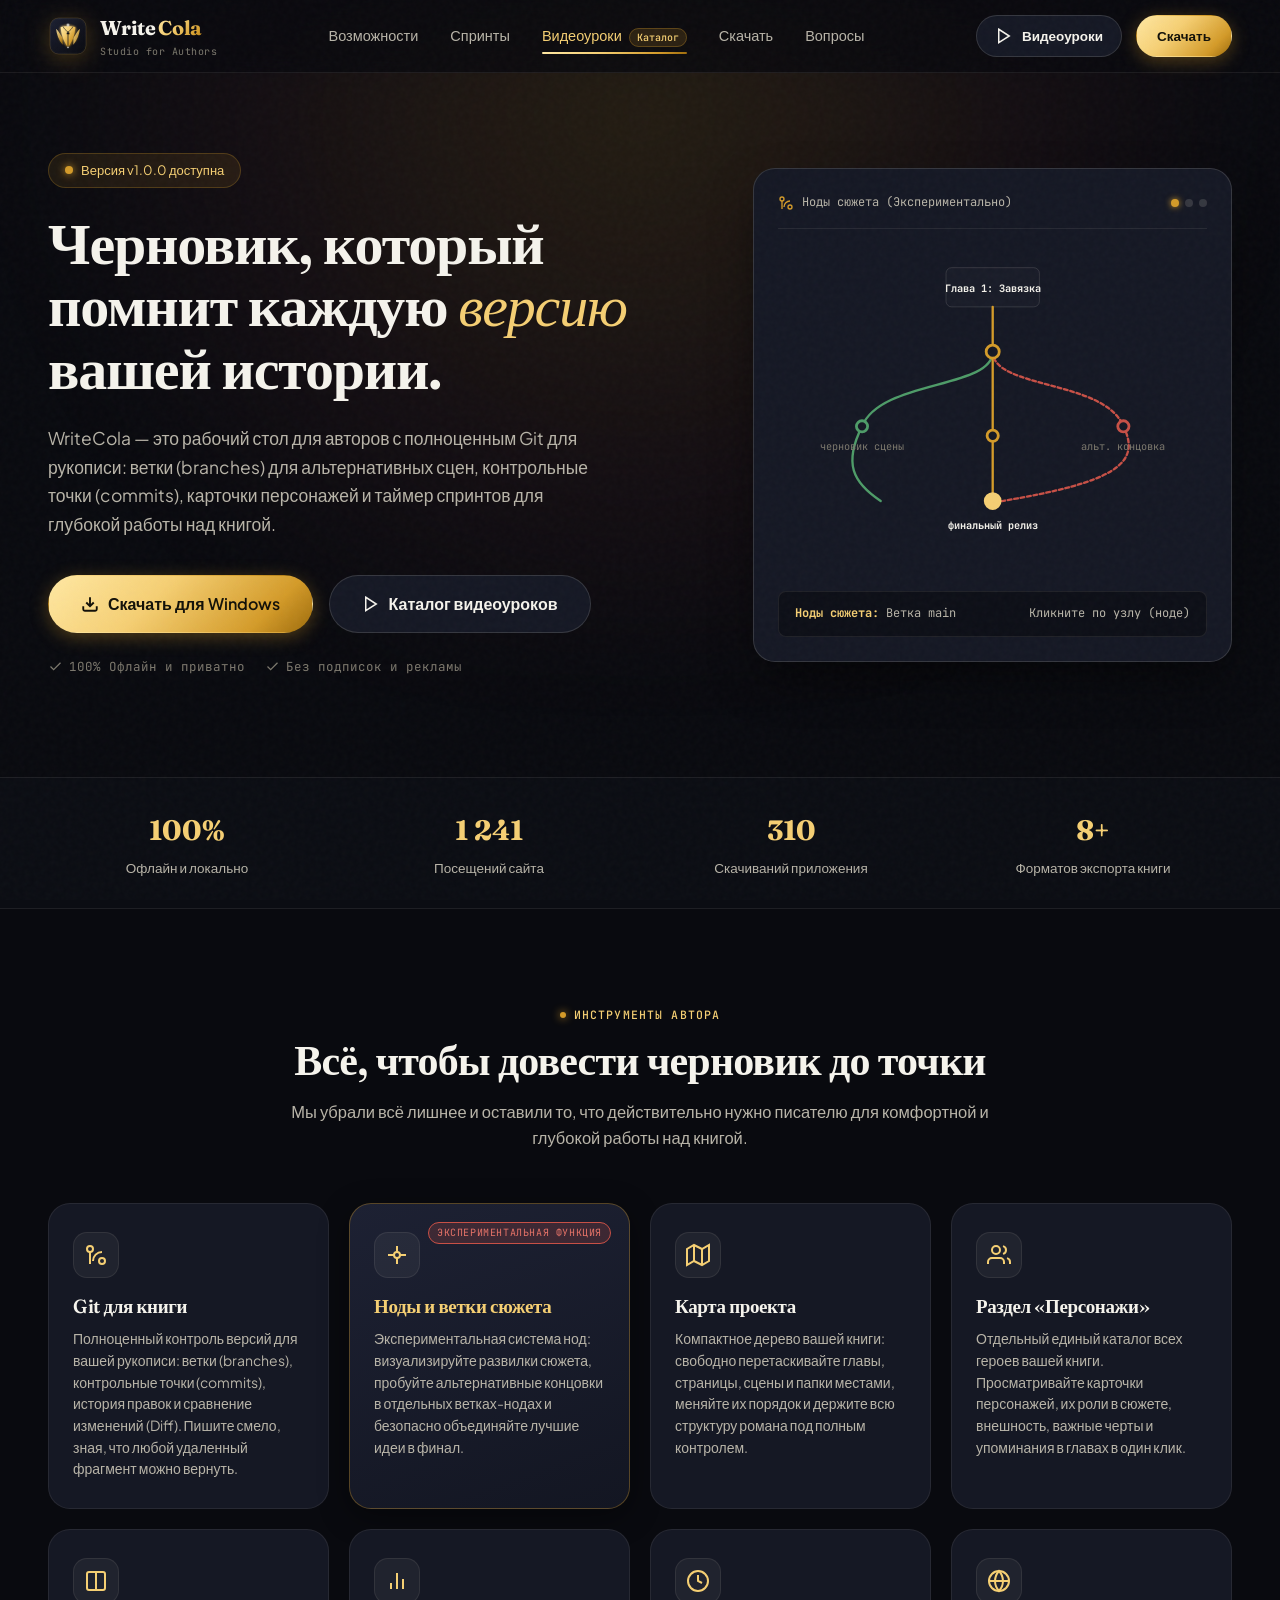
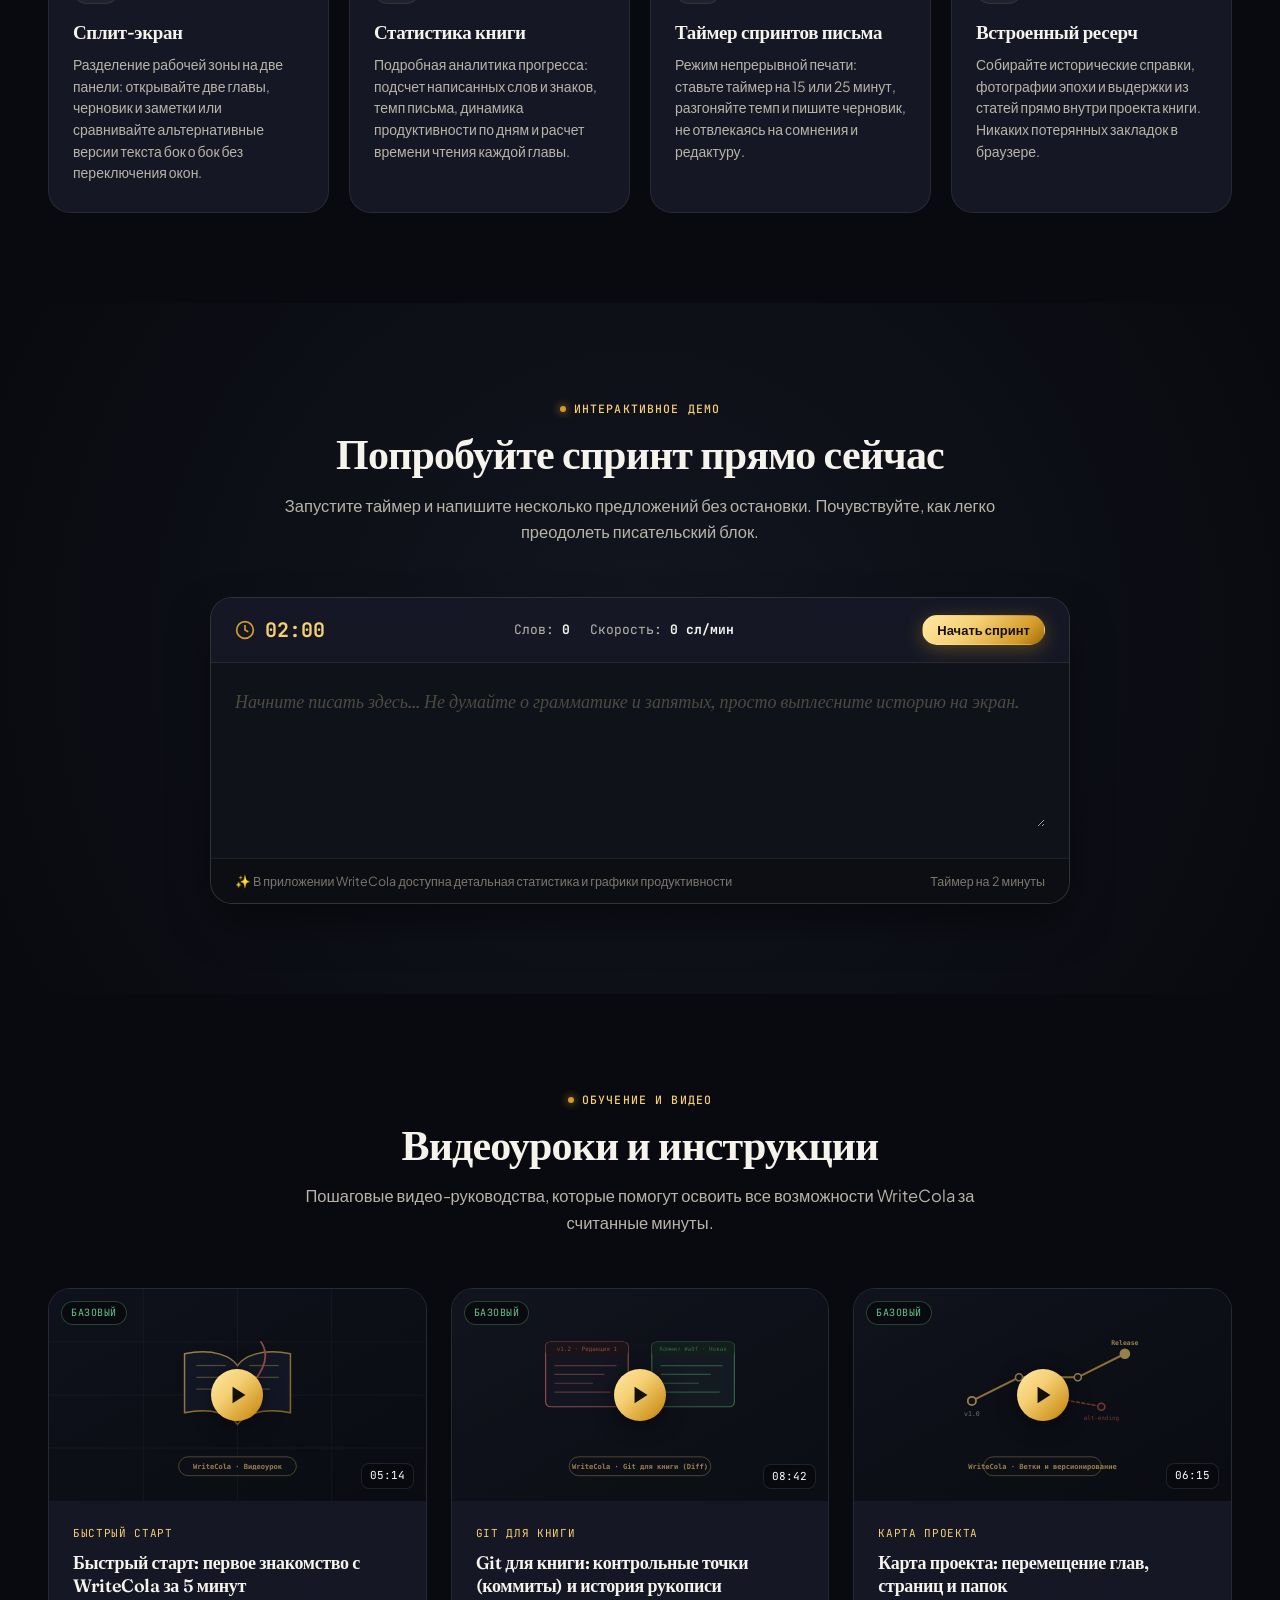
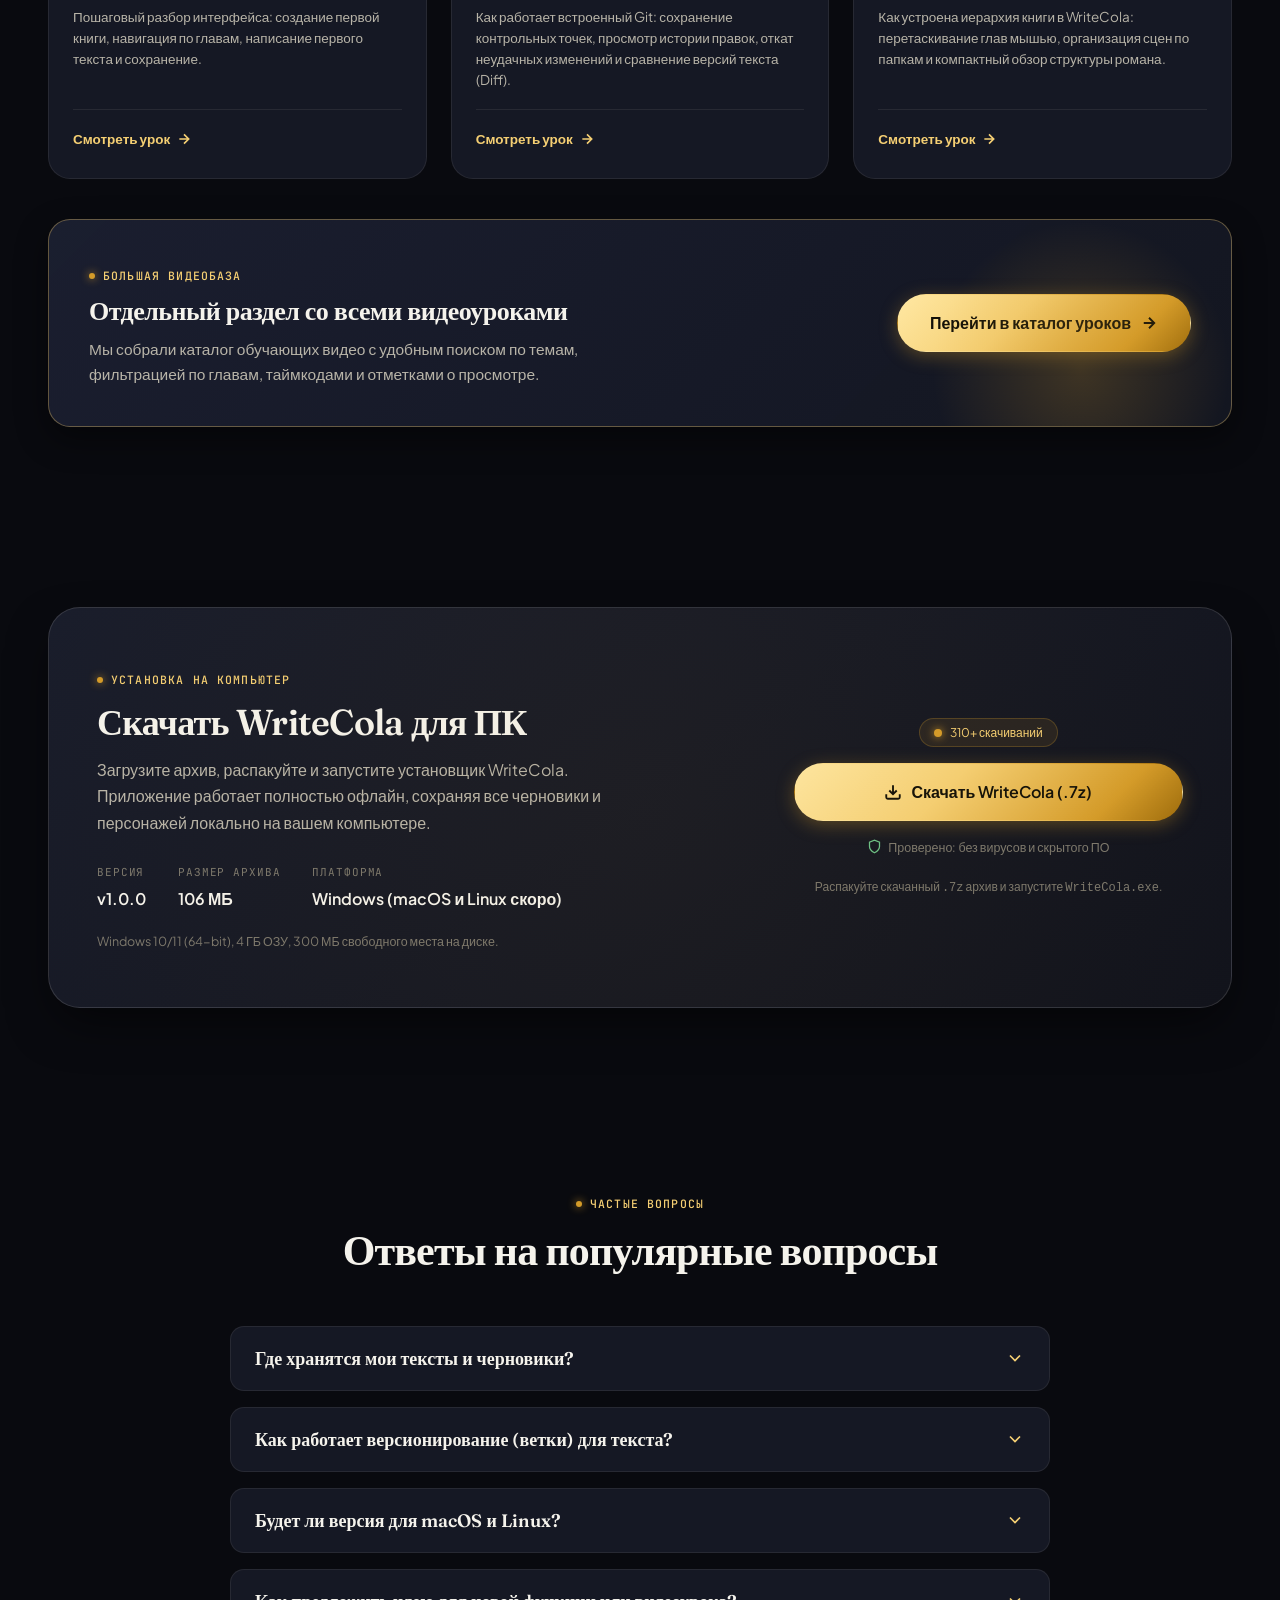
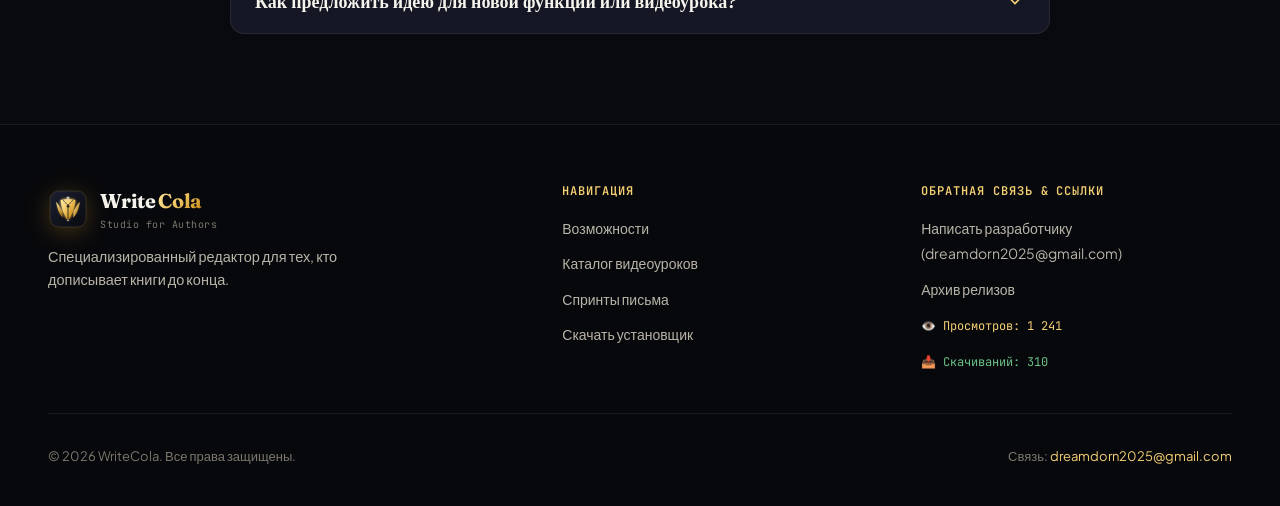
==== index.html @ 91585b68 "Обновление сайта" ====
<!DOCTYPE html>
<html lang="ru">
<head>
  <meta charset="UTF-8" />
  <meta name="viewport" content="width=device-width, initial-scale=1.0" />
  <title>WriteCola — Редактор для писателей с Git для книги и версионированием рукописи</title>
  <meta name="description" content="WriteCola — профессиональный рабочий стол для писателей. Встроенный Git для книги: ветки и коммиты для рукописи, ноды сюжета, карточки персонажей, таймер спринтов и экспорт." />
  
  <!-- Google Fonts -->
  <link rel="preconnect" href="https://fonts.googleapis.com">
  <link rel="preconnect" href="https://fonts.gstatic.com" crossorigin>
  <link href="https://fonts.googleapis.com/css2?family=Fraunces:ital,opsz,wght@0,9..144,400;0,9..144,500;0,9..144,600;0,9..144,700;1,9..144,400&family=JetBrains+Mono:wght@400;500;600&family=Plus+Jakarta+Sans:wght@400;500;600;700&display=swap" rel="stylesheet">
  
  <!-- Favicon -->
  <link rel="icon" type="image/svg+xml" href="content/media/favicon.svg" />
  
  <!-- Stylesheets -->
  <link rel="stylesheet" href="css/style.css" />
  <link rel="stylesheet" href="css/tutorials.css" />
</head>
<body>

  <!-- Background Grain & Glow Effects -->
  <div class="grain" aria-hidden="true"></div>
  <div class="ambient-glow" aria-hidden="true"></div>

  <!-- HEADER -->
  <header class="topbar">
    <div class="container topbar-inner">
      <a class="brand" href="index.html">
        <img src="content/media/logo.svg" alt="WriteCola Logo" class="brand-logo-img" width="40" height="40" />
        <div class="brand-text">
          <span class="brand-name">Write<span>Cola</span></span>
          <span class="brand-badge">Studio for Authors</span>
        </div>
      </a>

      <nav class="topnav" id="topnav-menu">
        <a href="#features" class="topnav-link">Возможности</a>
        <a href="#sprint-demo" class="topnav-link">Спринты</a>
        <a href="tutorials.html" class="topnav-link active">Видеоуроки <span class="nav-tag">Каталог</span></a>
        <a href="#download" class="topnav-link">Скачать</a>
        <a href="#faq" class="topnav-link">Вопросы</a>
      </nav>

      <div class="topbar-actions">
        <a href="tutorials.html" class="btn btn-secondary" style="padding: 9px 18px; font-size: 13.5px;">
          <svg class="btn-icon" viewBox="0 0 24 24" fill="none" stroke="currentColor" stroke-width="2"><polygon points="5 3 19 12 5 21 5 3"></polygon></svg>
          Видеоуроки
        </a>
        <a href="#download" class="btn btn-primary" style="padding: 9px 20px; font-size: 13.5px;">Скачать</a>
        
        <button class="mobile-toggle" aria-label="Открыть меню" aria-expanded="false">
          <span></span>
          <span></span>
          <span></span>
        </button>
      </div>
    </div>
  </header>

  <main id="main-content">

    <!-- HERO SECTION -->
    <section class="hero">
      <div class="container hero-grid">
        <div class="hero-content">
          <div class="hero-badge">
            <span class="pulse-dot"></span>
            <span id="hero-version-badge">WriteCola v1.0.0 доступна для загрузки</span>
          </div>

          <h1>
            Черновик, который помнит каждую <em>версию</em> вашей истории.
          </h1>

          <p class="hero-lead">
            WriteCola — это рабочий стол для авторов с полноценным Git для рукописи: ветки (branches) для альтернативных сцен, контрольные точки (commits), карточки персонажей и таймер спринтов для глубокой работы над книгой.
          </p>

          <div class="hero-actions">
            <a id="hero-download-btn" href="#download" class="btn btn-primary btn-lg">
              <svg class="btn-icon" viewBox="0 0 24 24" fill="none" stroke="currentColor" stroke-width="2.5"><path d="M21 15v4a2 2 0 0 1-2 2H5a2 2 0 0 1-2-2v-4M7 10l5 5 5-5M12 15V3"/></svg>
              Скачать для Windows
            </a>
            <a href="tutorials.html" class="btn btn-secondary btn-lg">
              <svg class="btn-icon" viewBox="0 0 24 24" fill="none" stroke="currentColor" stroke-width="2"><polygon points="5 3 19 12 5 21 5 3"></polygon></svg>
              Каталог видеоуроков
            </a>
          </div>

          <div class="hero-meta">
            <span>
              <svg width="15" height="15" viewBox="0 0 24 24" fill="none" stroke="currentColor" stroke-width="2"><polyline points="20 6 9 17 4 12"/></svg>
              100% Офлайн и приватно
            </span>
            <span>
              <svg width="15" height="15" viewBox="0 0 24 24" fill="none" stroke="currentColor" stroke-width="2"><polyline points="20 6 9 17 4 12"/></svg>
              Без подписок и рекламы
            </span>
          </div>
        </div>

        <!-- Interactive Hero Branch Visualization -->
        <div class="hero-visual">
          <div class="branch-visual-card">
            <div class="branch-card-header">
              <div class="branch-card-title">
                <svg width="16" height="16" viewBox="0 0 24 24" fill="none" stroke="var(--gold)" stroke-width="2"><circle cx="18" cy="18" r="3"/><circle cx="6" cy="6" r="3"/><path d="M6 9v12M18 9a9 9 0 0 0-9 9"/></svg>
                <span>Ноды сюжета (Экспериментально)</span>
              </div>
              <div class="branch-card-dots">
                <span style="background: var(--gold); box-shadow: 0 0 6px var(--gold);"></span><span></span><span></span>
              </div>
            </div>

            <svg viewBox="0 0 460 340" class="branch-svg" aria-label="Интерактивное дерево версий">
              <!-- Background card elements -->
              <rect x="180" y="20" width="100" height="42" rx="6" class="ba-bg-box" />
              <text x="230" y="46" text-anchor="middle" class="ba-text-bright">Глава 1: Завязка</text>

              <!-- Main trunk line -->
              <path d="M230 62 L230 110" class="ba-branch ba-b-main" />

              <!-- Split branches -->
              <path d="M230 110 C 230 150, 110 140, 90 190" class="ba-branch ba-b-draft" />
              <path d="M230 110 C 230 155, 230 160, 230 200" class="ba-branch ba-b-main" />
              <path d="M230 110 C 230 150, 350 140, 370 190" class="ba-branch ba-b-alt" />

              <!-- Sub continuations -->
              <path d="M90 190 C 70 230, 80 250, 110 270" class="ba-branch ba-b-draft" />
              <path d="M230 200 L230 270" class="ba-branch ba-b-main" />
              <path d="M370 190 C 390 230, 360 250, 240 270" class="ba-branch ba-b-alt" />

              <!-- Nodes with data attributes for hover/click interaction -->
              <circle cx="230" cy="110" r="7" class="ba-node ba-node-root" data-node-type="root" />
              <circle cx="90" cy="190" r="6" class="ba-node ba-node-draft" data-node-type="draft" />
              <circle cx="230" cy="200" r="6" class="ba-node ba-node-root" data-node-type="checkpoint" />
              <circle cx="370" cy="190" r="6" class="ba-node ba-node-alt" data-node-type="alt" />
              <circle cx="230" cy="270" r="8" class="ba-node ba-node-final" data-node-type="final" />

              <!-- Labels -->
              <text x="90" y="215" text-anchor="middle" class="ba-text-dim">черновик сцены</text>
              <text x="370" y="215" text-anchor="middle" class="ba-text-dim">альт. концовка</text>
              <text x="230" y="300" text-anchor="middle" class="ba-text-bright" fill="var(--gold-light)">финальный релиз</text>
            </svg>

            <!-- Dynamic Node Info display -->
            <div class="tree-info-box">
              <span id="branch-active-label"><strong>Ноды сюжета:</strong> Ветка main</span>
              <span id="branch-active-details">Кликните по узлу (ноде)</span>
            </div>
          </div>
        </div>
      </div>
    </section>

    <!-- STATS / HIGHLIGHTS BAR -->
    <section class="stats-bar">
      <div class="container stats-grid">
        <div class="stat-item">
          <div class="stat-num">100%</div>
          <div class="stat-label">Офлайн и локально</div>
        </div>
        <div class="stat-item">
          <div class="stat-num" id="stat-visits-count">1 240</div>
          <div class="stat-label">Посещений сайта</div>
        </div>
        <div class="stat-item">
          <div class="stat-num" id="stat-downloads-count">310</div>
          <div class="stat-label">Скачиваний приложения</div>
        </div>
        <div class="stat-item">
          <div class="stat-num">8+</div>
          <div class="stat-label">Форматов экспорта книги</div>
        </div>
      </div>
    </section>

    <!-- CORE FEATURES SECTION -->
    <section id="features" class="features-section">
      <div class="container">
        <div class="section-head">
          <div class="eyebrow">инструменты автора</div>
          <h2>Всё, чтобы довести черновик до точки</h2>
          <p class="section-sub">Мы убрали всё лишнее и оставили то, что действительно нужно писателю для комфортной и глубокой работы над книгой.</p>
        </div>

        <div class="feature-grid">
          <!-- 1. Git for Writers -->
          <article class="feature-card">
            <div class="feature-icon-wrapper">
              <svg width="24" height="24" viewBox="0 0 24 24" fill="none" stroke="currentColor" stroke-width="2"><circle cx="18" cy="18" r="3"/><circle cx="6" cy="6" r="3"/><path d="M6 9v12M18 9a9 9 0 0 0-9 9"/></svg>
            </div>
            <h3>Git для книги</h3>
            <p>Полноценный контроль версий для вашей рукописи: ветки (branches), контрольные точки (commits), история правок и сравнение изменений (Diff). Пишите смело, зная, что любой удаленный фрагмент можно вернуть.</p>
          </article>

          <!-- 2. Nodes & Branches (Signature) -->
          <article class="feature-card feature-card--signature">
            <span class="feature-pill" style="background: rgba(200, 80, 70, 0.2); border-color: var(--crimson); color: var(--crimson-light);">Экспериментальная функция</span>
            <div class="feature-icon-wrapper">
              <svg width="24" height="24" viewBox="0 0 24 24" fill="none" stroke="var(--gold-light)" stroke-width="2"><circle cx="12" cy="12" r="3"/><path d="M3 12h6m6 0h6M12 3v6m0 6v6"/></svg>
            </div>
            <h3>Ноды и ветки сюжета</h3>
            <p>Экспериментальная система нод: визуализируйте развилки сюжета, пробуйте альтернативные концовки в отдельных ветках-нодах и безопасно объединяйте лучшие идеи в финал.</p>
          </article>

          <!-- 3. Project Map / Hierarchy -->
          <article class="feature-card">
            <div class="feature-icon-wrapper">
              <svg width="24" height="24" viewBox="0 0 24 24" fill="none" stroke="currentColor" stroke-width="2"><polygon points="1 6 1 22 8 18 16 22 23 18 23 2 16 6 8 2 1 6"/><line x1="8" y1="2" x2="8" y2="18"/><line x1="16" y1="6" x2="16" y2="22"/></svg>
            </div>
            <h3>Карта проекта</h3>
            <p>Компактное дерево вашей книги: свободно перетаскивайте главы, страницы, сцены и папки местами, меняйте их порядок и держите всю структуру романа под полным контролем.</p>
          </article>

          <!-- 4. Characters Section -->
          <article class="feature-card">
            <div class="feature-icon-wrapper">
              <svg width="24" height="24" viewBox="0 0 24 24" fill="none" stroke="currentColor" stroke-width="2"><path d="M17 21v-2a4 4 0 0 0-4-4H5a4 4 0 0 0-4 4v2"/><circle cx="9" cy="7" r="4"/><path d="M23 21v-2a4 4 0 0 0-3-3.87"/><path d="M16 3.13a4 4 0 0 1 0 7.75"/></svg>
            </div>
            <h3>Раздел «Персонажи»</h3>
            <p>Отдельный единый каталог всех героев вашей книги. Просматривайте карточки персонажей, их роли в сюжете, внешность, важные черты и упоминания в главах в один клик.</p>
          </article>

          <!-- 5. Split Screen -->
          <article class="feature-card">
            <div class="feature-icon-wrapper">
              <svg width="24" height="24" viewBox="0 0 24 24" fill="none" stroke="currentColor" stroke-width="2"><rect x="3" y="3" width="18" height="18" rx="2" ry="2"/><line x1="12" y1="3" x2="12" y2="21"/></svg>
            </div>
            <h3>Сплит-экран</h3>
            <p>Разделение рабочей зоны на две панели: открывайте две главы, черновик и заметки или сравнивайте альтернативные версии текста бок о бок без переключения окон.</p>
          </article>

          <!-- 6. Statistics & Insights -->
          <article class="feature-card">
            <div class="feature-icon-wrapper">
              <svg width="24" height="24" viewBox="0 0 24 24" fill="none" stroke="currentColor" stroke-width="2"><line x1="18" y1="20" x2="18" y2="10"/><line x1="12" y1="20" x2="12" y2="4"/><line x1="6" y1="20" x2="6" y2="14"/></svg>
            </div>
            <h3>Статистика книги</h3>
            <p>Подробная аналитика прогресса: подсчет написанных слов и знаков, темп письма, динамика продуктивности по дням и расчет времени чтения каждой главы.</p>
          </article>

          <!-- 7. Writing Sprints -->
          <article class="feature-card">
            <div class="feature-icon-wrapper">
              <svg width="24" height="24" viewBox="0 0 24 24" fill="none" stroke="currentColor" stroke-width="2"><circle cx="12" cy="12" r="10"/><polyline points="12 6 12 12 16 14"/></svg>
            </div>
            <h3>Таймер спринтов письма</h3>
            <p>Режим непрерывной печати: ставьте таймер на 15 или 25 минут, разгоняйте темп и пишите черновик, не отвлекаясь на сомнения и редактуру.</p>
          </article>

          <!-- 8. Research Browser -->
          <article class="feature-card">
            <div class="feature-icon-wrapper">
              <svg width="24" height="24" viewBox="0 0 24 24" fill="none" stroke="currentColor" stroke-width="2"><circle cx="12" cy="12" r="10"/><line x1="2" y1="12" x2="22" y2="12"/><path d="M12 2a15.3 15.3 0 0 1 4 10 15.3 15.3 0 0 1-4 10 15.3 15.3 0 0 1-4-10 15.3 15.3 0 0 1 4-10z"/></svg>
            </div>
            <h3>Встроенный ресерч</h3>
            <p>Собирайте исторические справки, фотографии эпохи и выдержки из статей прямо внутри проекта книги. Никаких потерянных закладок в браузере.</p>
          </article>
        </div>
      </div>
    </section>

    <!-- SPRINT SIMULATOR DEMO -->
    <section id="sprint-demo" class="sprint-demo-section">
      <div class="container">
        <div class="section-head">
          <div class="eyebrow">интерактивное демо</div>
          <h2>Попробуйте спринт прямо сейчас</h2>
          <p class="section-sub">Запустите таймер и напишите несколько предложений без остановки. Почувствуйте, как легко преодолеть писательский блок.</p>
        </div>

        <div class="sprint-demo-container">
          <div class="sprint-demo-header">
            <div class="sprint-timer-display">
              <svg width="20" height="20" viewBox="0 0 24 24" fill="none" stroke="var(--gold)" stroke-width="2"><circle cx="12" cy="12" r="10"/><polyline points="12 6 12 12 16 14"/></svg>
              <span id="sprint-timer-val">02:00</span>
            </div>

            <div class="sprint-stats-live">
              <span>Слов: <strong id="sprint-word-count">0</strong></span>
              <span>Скорость: <strong id="sprint-speed">0 сл/мин</strong></span>
            </div>

            <button id="sprint-toggle-btn" class="btn btn-primary sprint-timer-btn">Начать спринт</button>
          </div>

          <div class="sprint-demo-body">
            <textarea 
              id="sprint-textarea" 
              class="sprint-textarea" 
              placeholder="Начните писать здесь... Не думайте о грамматике и запятых, просто выплесните историю на экран."
            ></textarea>
          </div>

          <div class="sprint-demo-footer">
            <span>✨ В приложении WriteCola доступна детальная статистика и графики продуктивности</span>
            <span>Таймер на 2 минуты</span>
          </div>
        </div>
      </div>
    </section>

    <!-- FEATURED VIDEO TUTORIALS SECTION -->
    <section id="tutorials-preview" class="featured-tutorials-section">
      <div class="container">
        <div class="section-head">
          <div class="eyebrow">обучение и видео</div>
          <h2>Видеоуроки и инструкции</h2>
          <p class="section-sub">Пошаговые видео-руководства, которые помогут освоить все возможности WriteCola за считанные минуты.</p>
        </div>

        <!-- Featured cards rendered dynamically -->
        <div id="featured-tutorials-grid" class="tutorials-preview-grid">
          <!-- Populated from JS with latest tutorials -->
        </div>

        <!-- BIG BANNER LINKING TO DEDICATED TUTORIALS HUB -->
        <div class="hub-banner-cta">
          <div class="hub-banner-content">
            <div class="eyebrow" style="color: var(--gold-light);">большая видеобаза</div>
            <h3>Отдельный раздел со всеми видеоуроками</h3>
            <p>Мы собрали каталог обучающих видео с удобным поиском по темам, фильтрацией по главам, таймкодами и отметками о просмотре.</p>
          </div>
          <a href="tutorials.html" class="btn btn-primary btn-lg">
            Перейти в каталог уроков
            <svg class="btn-icon" viewBox="0 0 24 24" fill="none" stroke="currentColor" stroke-width="2.5"><path d="M5 12h14M12 5l7 7-7 7"/></svg>
          </a>
        </div>
      </div>
    </section>

    <!-- DOWNLOAD HUB -->
    <section id="download" class="download-hub">
      <div class="container">
        <div class="download-box">
          <div class="download-info">
            <div class="eyebrow">установка на компьютер</div>
            <h2>Скачать WriteCola для ПК</h2>
            <p id="download-desc" class="download-desc">
              Загрузите архив с приложением, распакуйте и запустите установщик. WriteCola не требует подключения к серверу — ваши книги принадлежат только вам.
            </p>

            <dl class="download-meta-list">
              <div class="download-meta-item">
                <dt>Версия</dt>
                <dd id="dl-version">v1.0.0</dd>
              </div>
              <div class="download-meta-item">
                <dt>Размер архива</dt>
                <dd id="dl-size">106 МБ</dd>
              </div>
              <div class="download-meta-item">
                <dt>Платформа</dt>
                <dd id="dl-platform">Windows 10/11 (64-bit)</dd>
              </div>
            </dl>

            <p id="dl-requirements" style="font-size: 12.5px; color: var(--text-dim); margin-top: 10px;">
              Требования: Windows 10/11 (64-bit), 4 ГБ ОЗУ, 300 МБ на диске.
            </p>
          </div>

          <div class="download-action-column">
            <div class="hero-badge" style="margin-bottom: 0; padding: 4px 14px; font-size: 12px;">
              <span class="pulse-dot"></span>
              <span id="dl-counter-badge">310+ скачиваний</span>
            </div>

            <a id="main-download-btn" href="https://github.com/dreamdorn2025-ctrl/writecola-site/releases/download/1.0.0/WriteCola.7z" class="btn btn-primary btn-lg" style="width: 100%;">
              <svg class="btn-icon" viewBox="0 0 24 24" fill="none" stroke="currentColor" stroke-width="2.5"><path d="M21 15v4a2 2 0 0 1-2 2H5a2 2 0 0 1-2-2v-4M7 10l5 5 5-5M12 15V3"/></svg>
              Скачать WriteCola (.7z)
            </a>

            <div class="download-security-note">
              <svg width="15" height="15" viewBox="0 0 24 24" fill="none" stroke="var(--moss-light)" stroke-width="2"><path d="M12 22s8-4 8-10V5l-8-3-8 3v7c0 6 8 10 8 10z"/></svg>
              <span>Проверено: без вирусов и скрытого ПО</span>
            </div>

            <p style="font-size: 12px; color: var(--text-dim); margin-top: 4px;">
              Распакуйте скачанный <code>.7z</code> архив и запустите <code>WriteCola.exe</code>.
            </p>
          </div>
        </div>
      </div>
    </section>

    <!-- FAQ SECTION -->
    <section id="faq" class="faq-section">
      <div class="container">
        <div class="section-head">
          <div class="eyebrow">частые вопросы</div>
          <h2>Ответы на популярные вопросы</h2>
        </div>

        <div class="faq-list">
          <div class="faq-item">
            <button class="faq-question">
              <span>Где хранятся мои тексты и черновики?</span>
              <svg class="faq-icon" viewBox="0 0 24 24" fill="none" stroke="currentColor" stroke-width="2"><polyline points="6 9 12 15 18 9"></polyline></svg>
            </button>
            <div class="faq-answer">
              Все файлы проекта сохраняются исключительно на вашем жестком диске в виде стандартных открытых файлов. Никакие данные не отправляются на сторонние серверы без вашего согласия.
            </div>
          </div>

          <div class="faq-item">
            <button class="faq-question">
              <span>Как работает версионирование (ветки) для текста?</span>
              <svg class="faq-icon" viewBox="0 0 24 24" fill="none" stroke="currentColor" stroke-width="2"><polyline points="6 9 12 15 18 9"></polyline></svg>
            </button>
            <div class="faq-answer">
              Вы можете в любой момент создать новую ветку (например, «Альтернативная концовка»). В ней вы свободно переписываете текст, а основной черновик остается нетронутым. Если правки удались — вы нажимаете «Слить», и они объединяются.
            </div>
          </div>

          <div class="faq-item">
            <button class="faq-question">
              <span>Будет ли версия для macOS и Linux?</span>
              <svg class="faq-icon" viewBox="0 0 24 24" fill="none" stroke="currentColor" stroke-width="2"><polyline points="6 9 12 15 18 9"></polyline></svg>
            </button>
            <div class="faq-answer">
              Да, сборки под macOS (Apple Silicon и Intel) и Linux (.AppImage) находятся на этапе финализации и станут доступны в ближайших обновлениях.
            </div>
          </div>

          <div class="faq-item">
            <button class="faq-question">
              <span>Как предложить идею для новой функции или видеоурока?</span>
              <svg class="faq-icon" viewBox="0 0 24 24" fill="none" stroke="currentColor" stroke-width="2"><polyline points="6 9 12 15 18 9"></polyline></svg>
            </button>
            <div class="faq-answer">
              Мы всегда открыты к предложениям! Напишите нам напрямую на почту <a href="mailto:dreamdorn2025@gmail.com" style="color: var(--gold-light); text-decoration: underline;">dreamdorn2025@gmail.com</a> — мы регулярно внедряем функции на основе пожеланий авторов.
            </div>
          </div>
        </div>
      </div>
    </section>

  </main>

  <!-- FOOTER -->
  <footer class="site-footer">
    <div class="container">
      <div class="footer-top">
        <div class="footer-brand">
          <div class="brand">
            <img src="content/media/logo.svg" alt="WriteCola Logo" class="brand-logo-img" width="36" height="36" />
            <div class="brand-text">
              <span class="brand-name">Write<span>Cola</span></span>
              <span class="brand-badge">Studio for Authors</span>
            </div>
          </div>
          <p>Специализированный редактор для тех, кто дописывает книги до конца.</p>
        </div>

        <div class="footer-nav-col">
          <h4>Навигация</h4>
          <ul class="footer-links">
            <li><a href="#features">Возможности</a></li>
            <li><a href="tutorials.html">Каталог видеоуроков</a></li>
            <li><a href="#sprint-demo">Спринты письма</a></li>
            <li><a href="#download">Скачать установщик</a></li>
          </ul>
        </div>

        <div class="footer-nav-col">
          <h4>Обратная связь & Ссылки</h4>
          <ul class="footer-links">
            <li><a href="mailto:dreamdorn2025@gmail.com">Написать разработчику (dreamdorn2025@gmail.com)</a></li>
            <li><a href="https://github.com/dreamdorn2025-ctrl/writecola-site/releases" target="_blank" rel="noopener">Архив релизов</a></li>
            <li><span style="font-family: var(--font-mono); font-size: 12px; color: var(--gold-light);">👁️ Просмотров: <span id="footer-visits-count">1 240</span></span></li>
            <li><span style="font-family: var(--font-mono); font-size: 12px; color: var(--moss-light);">📥 Скачиваний: <span id="footer-downloads-count">310</span></span></li>
          </ul>
        </div>
      </div>

      <div class="footer-bottom">
        <span>&copy; 2026 WriteCola. Все права защищены.</span>
        <span>Связь: <a href="mailto:dreamdorn2025@gmail.com" style="color: var(--gold-light);">dreamdorn2025@gmail.com</a></span>
      </div>
    </div>
  </footer>

  <!-- Scripts -->
  <script src="js/script.js"></script>
</body>
</html>
---- css/style.css ----
/* ==========================================================================
   WriteCola Design System — Modern Literary Tech Theme
   ========================================================================== */

:root {
  /* Color Palette */
  --bg-deep: #090a0f;
  --bg-surface: #10121a;
  --bg-card: #151824;
  --bg-card-hover: #1c2130;
  --bg-glass: rgba(18, 21, 30, 0.72);
  --bg-glass-strong: rgba(22, 26, 38, 0.88);

  /* Literary Parchment & Accents */
  --paper: #f4eee2;
  --paper-dim: #e9e1d1;
  --paper-ink: #1c1917;
  --paper-ink-muted: #57534e;

  /* Text Colors */
  --text-hi: #f5f3ec;
  --text-mid: #b8b4a8;
  --text-dim: #7c786d;
  --text-faint: #4d4a41;

  /* Brand Accents */
  --gold: #d49b29;
  --gold-light: #f5cf73;
  --gold-glow: rgba(212, 155, 41, 0.22);
  --gold-gradient: linear-gradient(135deg, #ffe8a3 0%, #f5cf73 40%, #d49b29 80%, #9e6c0c 100%);

  --crimson: #c85046;
  --crimson-light: #e57368;
  --moss: #4e9c68;
  --moss-light: #6bc287;
  --azure: #3d88e8;
  --azure-light: #6ba7f7;

  /* Borders & Shadows */
  --border: rgba(244, 238, 226, 0.08);
  --border-medium: rgba(244, 238, 226, 0.14);
  --border-highlight: rgba(245, 207, 115, 0.35);
  --shadow-sm: 0 4px 12px rgba(0, 0, 0, 0.3);
  --shadow-md: 0 12px 32px rgba(0, 0, 0, 0.45);
  --shadow-lg: 0 20px 48px -10px rgba(0, 0, 0, 0.6);
  --shadow-glow: 0 0 35px var(--gold-glow);

  /* Radius */
  --radius-sm: 8px;
  --radius-md: 14px;
  --radius-lg: 22px;
  --radius-xl: 32px;
  --radius-full: 9999px;

  /* Fonts */
  --font-serif: "Fraunces", Georgia, "Times New Roman", serif;
  --font-sans: "Plus Jakarta Sans", "Inter", -apple-system, BlinkMacSystemFont, "Segoe UI", Roboto, sans-serif;
  --font-mono: "JetBrains Mono", ui-monospace, SFMono-Regular, Menlo, monospace;

  /* Transitions */
  --trans-fast: 0.18s cubic-bezier(0.16, 1, 0.3, 1);
  --trans-normal: 0.3s cubic-bezier(0.16, 1, 0.3, 1);
}

/* Reset & Base */
*,
*::before,
*::after {
  box-sizing: border-box;
  margin: 0;
  padding: 0;
}

html {
  scroll-behavior: smooth;
  color-scheme: dark;
}

body {
  background-color: var(--bg-deep);
  color: var(--text-hi);
  font-family: var(--font-sans);
  line-height: 1.6;
  -webkit-font-smoothing: antialiased;
  -moz-osx-font-smoothing: grayscale;
  overflow-x: hidden;
  position: relative;
}

::selection {
  background: var(--gold-glow);
  color: var(--gold-light);
}

/* Grain Overlay */
.grain {
  position: fixed;
  inset: 0;
  pointer-events: none;
  z-index: 999;
  opacity: 0.028;
  background-image: url("data:image/svg+xml,%3Csvg viewBox='0 0 200 200' xmlns='http://www.w3.org/2000/svg'%3E%3Cfilter id='noiseFilter'%3E%3CfeTurbulence type='fractalNoise' baseFrequency='0.85' numOctaves='3' stitchTiles='stitch'/%3E%3C/filter%3E%3Crect width='100%25' height='100%25' filter='url(%23noiseFilter)'/%3E%3C/svg%3E");
}

/* Ambient Background Lights */
.ambient-glow {
  position: absolute;
  top: 0;
  left: 50%;
  transform: translateX(-50%);
  width: 100%;
  max-width: 1400px;
  height: 650px;
  pointer-events: none;
  z-index: 0;
  background: radial-gradient(circle at 50% 15%, rgba(212, 155, 41, 0.14) 0%, rgba(199, 80, 70, 0.06) 45%, transparent 75%);
  filter: blur(50px);
}

a {
  color: inherit;
  text-decoration: none;
  transition: color var(--trans-fast);
}

img {
  max-width: 100%;
  height: auto;
  display: block;
}

/* Typography Helpers */
h1,
h2,
h3,
h4 {
  font-family: var(--font-serif);
  font-weight: 600;
  line-height: 1.15;
  color: var(--text-hi);
  letter-spacing: -0.02em;
}

em {
  font-style: italic;
  color: var(--gold-light);
  font-weight: 400;
}

.eyebrow {
  display: inline-flex;
  align-items: center;
  gap: 8px;
  font-family: var(--font-mono);
  font-size: 11.5px;
  font-weight: 500;
  letter-spacing: 0.1em;
  text-transform: uppercase;
  color: var(--gold-light);
  margin-bottom: 12px;
}

.eyebrow::before {
  content: "";
  display: inline-block;
  width: 6px;
  height: 6px;
  border-radius: 50%;
  background: var(--gold);
  box-shadow: 0 0 8px var(--gold);
}

.section-head {
  text-align: center;
  max-width: 720px;
  margin: 0 auto 52px;
}

.section-head h2 {
  font-size: clamp(28px, 4vw, 42px);
  margin-bottom: 14px;
}

.section-sub {
  font-size: 16.5px;
  color: var(--text-mid);
  line-height: 1.6;
}

/* Containers & Layout */
.container {
  width: 100%;
  max-width: 1240px;
  margin: 0 auto;
  padding: 0 28px;
  position: relative;
  z-index: 2;
}

section {
  padding: 90px 0;
  position: relative;
  z-index: 2;
}

@media (max-width: 768px) {
  section {
    padding: 60px 0;
  }

  .container {
    padding: 0 18px;
  }
}

/* ==========================================================================
   Header & Topbar
   ========================================================================== */

.topbar {
  position: sticky;
  top: 0;
  z-index: 100;
  background: rgba(9, 10, 15, 0.78);
  backdrop-filter: blur(18px);
  -webkit-backdrop-filter: blur(18px);
  border-bottom: 1px solid var(--border);
  transition: background var(--trans-normal), border var(--trans-normal);
}

.topbar.scrolled {
  background: rgba(9, 10, 15, 0.92);
  border-bottom-color: var(--border-medium);
  box-shadow: var(--shadow-sm);
}

.topbar-inner {
  display: flex;
  align-items: center;
  justify-content: space-between;
  height: 72px;
}

/* Brand & Cool Logo */
.brand {
  display: flex;
  align-items: center;
  gap: 12px;
  user-select: none;
}

.brand-logo-img {
  width: 40px;
  height: 40px;
  border-radius: 10px;
  flex-shrink: 0;
  transition: transform var(--trans-fast), filter var(--trans-fast);
  filter: drop-shadow(0 4px 12px rgba(212, 155, 41, 0.3));
}

.brand:hover .brand-logo-img {
  transform: translateY(-2px) rotate(-3deg) scale(1.08);
  filter: drop-shadow(0 6px 18px rgba(212, 155, 41, 0.55));
}

.brand-text {
  display: flex;
  flex-direction: column;
}

.brand-name {
  font-family: var(--font-serif);
  font-weight: 700;
  font-size: 20px;
  color: var(--text-hi);
  letter-spacing: -0.01em;
  display: flex;
  align-items: center;
  gap: 2px;
}

.brand-name span {
  background: var(--gold-gradient);
  -webkit-background-clip: text;
  -webkit-text-fill-color: transparent;
}

.brand-badge {
  font-family: var(--font-mono);
  font-size: 10px;
  color: var(--text-dim);
  letter-spacing: 0.05em;
}

/* Nav */
.topnav {
  display: flex;
  align-items: center;
  gap: 32px;
}

.topnav-link {
  font-size: 14.5px;
  font-weight: 500;
  color: var(--text-mid);
  position: relative;
  padding: 6px 0;
}

.topnav-link:hover {
  color: var(--text-hi);
}

.topnav-link.active {
  color: var(--gold-light);
}

.topnav-link.active::after {
  content: "";
  position: absolute;
  bottom: 0;
  left: 0;
  width: 100%;
  height: 2px;
  background: var(--gold-gradient);
  border-radius: var(--radius-full);
}

.nav-tag {
  font-family: var(--font-mono);
  font-size: 10px;
  background: rgba(212, 155, 41, 0.15);
  color: var(--gold-light);
  padding: 2px 7px;
  border-radius: var(--radius-full);
  margin-left: 4px;
  border: 1px solid rgba(212, 155, 41, 0.3);
}

.topbar-actions {
  display: flex;
  align-items: center;
  gap: 14px;
}

/* Mobile Toggle */
.mobile-toggle {
  display: none;
  flex-direction: column;
  justify-content: center;
  gap: 5px;
  width: 40px;
  height: 40px;
  background: transparent;
  border: 1px solid var(--border);
  border-radius: var(--radius-sm);
  cursor: pointer;
  padding: 8px;
}

.mobile-toggle span {
  display: block;
  height: 2px;
  width: 100%;
  background: var(--text-hi);
  border-radius: 2px;
  transition: transform var(--trans-fast), opacity var(--trans-fast);
}

@media (max-width: 900px) {
  .topnav {
    position: fixed;
    top: 72px;
    left: 0;
    width: 100%;
    background: rgba(14, 16, 24, 0.98);
    backdrop-filter: blur(20px);
    border-bottom: 1px solid var(--border-medium);
    flex-direction: column;
    align-items: flex-start;
    padding: 24px 28px;
    gap: 18px;
    transform: translateY(-120%);
    transition: transform var(--trans-normal);
    opacity: 0;
    pointer-events: none;
  }

  .topnav.open {
    transform: translateY(0);
    opacity: 1;
    pointer-events: auto;
  }

  .mobile-toggle {
    display: flex;
  }
}

/* ==========================================================================
   Buttons & Micro-interactions
   ========================================================================== */

.btn {
  display: inline-flex;
  align-items: center;
  justify-content: center;
  gap: 9px;
  padding: 12px 24px;
  font-size: 14.5px;
  font-weight: 600;
  font-family: var(--font-sans);
  border-radius: var(--radius-full);
  border: 1px solid transparent;
  cursor: pointer;
  transition: transform var(--trans-fast), box-shadow var(--trans-fast), background var(--trans-fast), border-color var(--trans-fast);
  white-space: nowrap;
}

.btn:active {
  transform: scale(0.97);
}

.btn-primary {
  background: var(--gold-gradient);
  color: #121008;
  box-shadow: 0 4px 18px rgba(212, 155, 41, 0.35);
}

.btn-primary:hover {
  box-shadow: 0 6px 26px rgba(212, 155, 41, 0.55);
  transform: translateY(-1px);
}

.btn-secondary {
  background: var(--bg-card);
  color: var(--text-hi);
  border-color: var(--border-medium);
}

.btn-secondary:hover {
  background: var(--bg-card-hover);
  border-color: var(--border-highlight);
  color: var(--gold-light);
  transform: translateY(-1px);
}

.btn-outline {
  background: transparent;
  color: var(--text-hi);
  border-color: var(--border-medium);
}

.btn-outline:hover {
  background: rgba(255, 255, 255, 0.05);
  border-color: var(--text-mid);
}

.btn-ghost {
  background: transparent;
  color: var(--text-mid);
  padding: 8px 16px;
}

.btn-ghost:hover {
  color: var(--text-hi);
  background: rgba(255, 255, 255, 0.04);
}

.btn-lg {
  padding: 15px 32px;
  font-size: 16px;
}

.btn-icon {
  width: 18px;
  height: 18px;
  flex-shrink: 0;
}

/* ==========================================================================
   Hero Section
   ========================================================================== */

.hero {
  padding: 80px 0 100px;
  overflow: hidden;
}

.hero-grid {
  display: grid;
  grid-template-columns: 1.15fr 0.85fr;
  gap: 56px;
  align-items: center;
}

.hero-badge {
  display: inline-flex;
  align-items: center;
  gap: 8px;
  padding: 6px 16px;
  background: rgba(212, 155, 41, 0.1);
  border: 1px solid rgba(212, 155, 41, 0.25);
  border-radius: var(--radius-full);
  font-size: 13px;
  color: var(--gold-light);
  margin-bottom: 24px;
}

.hero-badge .pulse-dot {
  width: 8px;
  height: 8px;
  background: var(--gold);
  border-radius: 50%;
  box-shadow: 0 0 8px var(--gold);
  animation: pulseDot 2s infinite ease-in-out;
}

@keyframes pulseDot {

  0%,
  100% {
    opacity: 1;
    transform: scale(1);
  }

  50% {
    opacity: 0.4;
    transform: scale(0.7);
  }
}

.hero h1 {
  font-size: clamp(38px, 4.8vw, 58px);
  line-height: 1.08;
  margin-bottom: 24px;
}

.hero-lead {
  font-size: 17.5px;
  color: var(--text-mid);
  line-height: 1.65;
  max-width: 540px;
  margin-bottom: 36px;
}

.hero-actions {
  display: flex;
  align-items: center;
  gap: 16px;
  flex-wrap: wrap;
  margin-bottom: 24px;
}

.hero-meta {
  display: flex;
  align-items: center;
  gap: 20px;
  font-family: var(--font-mono);
  font-size: 12.5px;
  color: var(--text-dim);
}

.hero-meta span {
  display: flex;
  align-items: center;
  gap: 6px;
}

/* Hero Visual & Interactive Tree */
.hero-visual {
  position: relative;
  display: flex;
  justify-content: center;
}

.branch-visual-card {
  width: 100%;
  max-width: 480px;
  background: var(--bg-card);
  border: 1px solid var(--border-medium);
  border-radius: var(--radius-lg);
  padding: 24px;
  box-shadow: var(--shadow-lg);
  position: relative;
  overflow: hidden;
}

.branch-card-header {
  display: flex;
  align-items: center;
  justify-content: space-between;
  padding-bottom: 16px;
  border-bottom: 1px solid var(--border);
  margin-bottom: 20px;
}

.branch-card-title {
  font-family: var(--font-mono);
  font-size: 12px;
  color: var(--text-mid);
  display: flex;
  align-items: center;
  gap: 8px;
}

.branch-card-dots {
  display: flex;
  gap: 6px;
}

.branch-card-dots span {
  width: 8px;
  height: 8px;
  border-radius: 50%;
  background: var(--border-medium);
}

.branch-svg {
  width: 100%;
  height: auto;
  overflow: visible;
}

.ba-bg-box {
  fill: #191c28;
  stroke: var(--border-medium);
}

.ba-text-dim {
  fill: var(--text-dim);
  font-family: var(--font-mono);
  font-size: 11px;
}

.ba-text-bright {
  fill: var(--text-hi);
  font-family: var(--font-mono);
  font-size: 11px;
  font-weight: bold;
}

.ba-branch {
  stroke-width: 2.5;
  fill: none;
  stroke-linecap: round;
  transition: stroke 0.3s;
}

.ba-b-main {
  stroke: var(--gold);
}

.ba-b-alt {
  stroke: var(--crimson);
  stroke-dasharray: 4, 3;
}

.ba-b-draft {
  stroke: var(--moss);
}

.ba-node {
  stroke-width: 3;
  cursor: pointer;
  transition: transform 0.2s, fill 0.2s, r 0.2s;
}

.ba-node:hover {
  transform: scale(1.3);
  transform-origin: center;
}

.ba-node-root {
  stroke: var(--gold);
  fill: var(--bg-card);
}

.ba-node-alt {
  stroke: var(--crimson);
  fill: var(--bg-card);
}

.ba-node-draft {
  stroke: var(--moss);
  fill: var(--bg-card);
}

.ba-node-final {
  stroke: var(--gold-light);
  fill: var(--gold-light);
}

/* Interactive Node Info Box */
.tree-info-box {
  margin-top: 18px;
  padding: 12px 16px;
  background: rgba(9, 10, 15, 0.6);
  border: 1px solid var(--border);
  border-radius: var(--radius-sm);
  font-family: var(--font-mono);
  font-size: 12px;
  color: var(--text-mid);
  display: flex;
  align-items: center;
  justify-content: space-between;
}

.tree-info-box strong {
  color: var(--gold-light);
}

@media (max-width: 992px) {
  .hero-grid {
    grid-template-columns: 1fr;
    gap: 48px;
  }

  .hero-lead {
    max-width: 100%;
  }
}

/* ==========================================================================
   Stats / Ticker
   ========================================================================== */

.stats-bar {
  padding: 30px 0;
  border-top: 1px solid var(--border);
  border-bottom: 1px solid var(--border);
  background: rgba(16, 18, 26, 0.4);
}

.stats-grid {
  display: grid;
  grid-template-columns: repeat(4, 1fr);
  gap: 24px;
}

.stat-item {
  display: flex;
  flex-direction: column;
  gap: 4px;
  text-align: center;
}

.stat-num {
  font-family: var(--font-serif);
  font-size: 28px;
  font-weight: 700;
  color: var(--gold-light);
}

.stat-label {
  font-size: 13.5px;
  color: var(--text-mid);
}

@media (max-width: 768px) {
  .stats-grid {
    grid-template-columns: repeat(2, 1fr);
    gap: 20px;
  }
}

/* ==========================================================================
   Features Section
   ========================================================================== */

.feature-grid {
  display: grid;
  grid-template-columns: repeat(4, 1fr);
  gap: 20px;
}

.feature-card {
  background: var(--bg-card);
  border: 1px solid var(--border);
  border-radius: var(--radius-lg);
  padding: 28px 24px;
  display: flex;
  flex-direction: column;
  transition: transform var(--trans-fast), border-color var(--trans-fast), box-shadow var(--trans-fast);
  position: relative;
  overflow: hidden;
}

.feature-card:hover {
  transform: translateY(-4px);
  border-color: var(--border-medium);
  box-shadow: var(--shadow-md);
}

.feature-icon-wrapper {
  width: 46px;
  height: 46px;
  border-radius: var(--radius-md);
  background: rgba(244, 238, 226, 0.05);
  border: 1px solid var(--border);
  display: grid;
  place-items: center;
  margin-bottom: 18px;
  color: var(--gold-light);
  transition: background var(--trans-fast), transform var(--trans-fast);
}

.feature-card:hover .feature-icon-wrapper {
  background: rgba(212, 155, 41, 0.15);
  border-color: rgba(212, 155, 41, 0.4);
  transform: scale(1.05);
}

.feature-card h3 {
  font-size: 19px;
  margin-bottom: 10px;
}

.feature-card p {
  font-size: 14px;
  color: var(--text-mid);
  line-height: 1.55;
}

/* Featured / Signature Card */
.feature-card--signature {
  background: linear-gradient(160deg, #1d2133 0%, #131622 100%);
  border-color: rgba(212, 155, 41, 0.35);
  box-shadow: 0 8px 30px rgba(0, 0, 0, 0.4);
}

.feature-card--signature h3 {
  color: var(--gold-light);
}

.feature-pill {
  position: absolute;
  top: 18px;
  right: 18px;
  font-family: var(--font-mono);
  font-size: 10px;
  text-transform: uppercase;
  letter-spacing: 0.06em;
  background: rgba(212, 155, 41, 0.15);
  color: var(--gold-light);
  border: 1px solid rgba(212, 155, 41, 0.35);
  padding: 2px 8px;
  border-radius: var(--radius-full);
}

@media (max-width: 1100px) {
  .feature-grid {
    grid-template-columns: repeat(2, 1fr);
  }
}

@media (max-width: 640px) {
  .feature-grid {
    grid-template-columns: 1fr;
  }
}

/* ==========================================================================
   Interactive Sprint Simulator
   ========================================================================== */

.sprint-demo-section {
  background: radial-gradient(circle at 50% 50%, rgba(21, 24, 36, 0.8) 0%, var(--bg-deep) 100%);
}

.sprint-demo-container {
  max-width: 860px;
  margin: 0 auto;
  background: var(--bg-surface);
  border: 1px solid var(--border-medium);
  border-radius: var(--radius-lg);
  overflow: hidden;
  box-shadow: var(--shadow-lg);
}

.sprint-demo-header {
  display: flex;
  align-items: center;
  justify-content: space-between;
  padding: 16px 24px;
  background: var(--bg-card);
  border-bottom: 1px solid var(--border);
}

.sprint-timer-display {
  display: flex;
  align-items: center;
  gap: 10px;
  font-family: var(--font-mono);
  font-size: 20px;
  font-weight: 700;
  color: var(--gold-light);
}

.sprint-timer-btn {
  padding: 6px 14px;
  font-size: 13px;
}

.sprint-stats-live {
  display: flex;
  gap: 20px;
  font-family: var(--font-mono);
  font-size: 13px;
  color: var(--text-mid);
}

.sprint-stats-live strong {
  color: var(--text-hi);
}

.sprint-demo-body {
  padding: 24px;
}

.sprint-textarea {
  width: 100%;
  min-height: 140px;
  background: transparent;
  border: none;
  outline: none;
  color: var(--text-hi);
  font-family: var(--font-serif);
  font-size: 18px;
  line-height: 1.7;
  resize: vertical;
}

.sprint-textarea::placeholder {
  color: var(--text-faint);
  font-style: italic;
}

.sprint-demo-footer {
  padding: 12px 24px;
  background: rgba(9, 10, 15, 0.5);
  border-top: 1px solid var(--border);
  display: flex;
  align-items: center;
  justify-content: space-between;
  font-size: 12.5px;
  color: var(--text-dim);
}

/* ==========================================================================
   Featured Tutorials on Homepage
   ========================================================================== */

.featured-tutorials-section {
  position: relative;
}

.tutorials-preview-grid {
  display: grid;
  grid-template-columns: repeat(3, 1fr);
  gap: 24px;
  margin-bottom: 40px;
}

@media (max-width: 992px) {
  .tutorials-preview-grid {
    grid-template-columns: repeat(2, 1fr);
  }
}

@media (max-width: 640px) {
  .tutorials-preview-grid {
    grid-template-columns: 1fr;
  }
}

.hub-banner-cta {
  background: linear-gradient(135deg, rgba(29, 33, 51, 0.9) 0%, rgba(20, 23, 34, 0.95) 100%);
  border: 1px solid var(--border-highlight);
  border-radius: var(--radius-lg);
  padding: 40px;
  display: flex;
  align-items: center;
  justify-content: space-between;
  gap: 32px;
  box-shadow: var(--shadow-md);
  position: relative;
  overflow: hidden;
}

.hub-banner-cta::before {
  content: "";
  position: absolute;
  top: 0;
  right: 0;
  width: 300px;
  height: 300px;
  background: radial-gradient(circle, var(--gold-glow) 0%, transparent 70%);
  pointer-events: none;
}

.hub-banner-content h3 {
  font-size: 26px;
  margin-bottom: 10px;
}

.hub-banner-content p {
  color: var(--text-mid);
  font-size: 15.5px;
  max-width: 560px;
}

@media (max-width: 768px) {
  .hub-banner-cta {
    flex-direction: column;
    align-items: flex-start;
    padding: 28px 24px;
  }
}

/* ==========================================================================
   Download Hub
   ========================================================================== */

.download-hub {
  position: relative;
}

.download-box {
  background: linear-gradient(145deg, #181c2b 0%, #10121b 100%);
  border: 1px solid var(--border-medium);
  border-radius: var(--radius-xl);
  padding: 56px 48px;
  display: grid;
  grid-template-columns: 1.25fr 0.75fr;
  gap: 48px;
  align-items: center;
  box-shadow: var(--shadow-lg);
  position: relative;
  overflow: hidden;
}

.download-box::after {
  content: "";
  position: absolute;
  top: -50%;
  left: -50%;
  width: 200%;
  height: 200%;
  background: radial-gradient(circle at center, rgba(212, 155, 41, 0.05) 0%, transparent 60%);
  pointer-events: none;
}

.download-info h2 {
  font-size: 36px;
  margin-bottom: 14px;
}

.download-desc {
  color: var(--text-mid);
  font-size: 16px;
  line-height: 1.65;
  margin-bottom: 28px;
  max-width: 540px;
}

.download-meta-list {
  display: flex;
  gap: 32px;
  flex-wrap: wrap;
  margin-bottom: 20px;
}

.download-meta-item {
  display: flex;
  flex-direction: column;
  gap: 4px;
}

.download-meta-item dt {
  font-family: var(--font-mono);
  font-size: 11px;
  text-transform: uppercase;
  letter-spacing: 0.08em;
  color: var(--text-dim);
}

.download-meta-item dd {
  font-size: 16px;
  font-weight: 600;
  color: var(--text-hi);
}

.download-action-column {
  display: flex;
  flex-direction: column;
  gap: 16px;
  align-items: center;
  text-align: center;
}

.download-security-note {
  font-size: 12.5px;
  color: var(--text-dim);
  display: flex;
  align-items: center;
  gap: 6px;
}

@media (max-width: 860px) {
  .download-box {
    grid-template-columns: 1fr;
    padding: 36px 24px;
    gap: 32px;
  }
}

/* ==========================================================================
   FAQ Section
   ========================================================================== */

.faq-list {
  max-width: 820px;
  margin: 0 auto;
  display: flex;
  flex-direction: column;
  gap: 16px;
}

.faq-item {
  background: var(--bg-card);
  border: 1px solid var(--border);
  border-radius: var(--radius-md);
  overflow: hidden;
  transition: border-color var(--trans-fast);
}

.faq-item.open {
  border-color: var(--border-medium);
}

.faq-question {
  width: 100%;
  padding: 20px 24px;
  background: transparent;
  border: none;
  color: var(--text-hi);
  font-family: var(--font-serif);
  font-size: 18px;
  font-weight: 600;
  text-align: left;
  display: flex;
  justify-content: space-between;
  align-items: center;
  cursor: pointer;
}

.faq-icon {
  width: 20px;
  height: 20px;
  flex-shrink: 0;
  transition: transform var(--trans-normal);
  color: var(--gold-light);
}

.faq-item.open .faq-icon {
  transform: rotate(180deg);
}

.faq-answer {
  max-height: 0;
  overflow: hidden;
  transition: max-height 0.35s cubic-bezier(0.16, 1, 0.3, 1), padding 0.35s;
  padding: 0 24px;
  color: var(--text-mid);
  font-size: 15px;
  line-height: 1.65;
}

.faq-item.open .faq-answer {
  max-height: 300px;
  padding-bottom: 22px;
}

/* ==========================================================================
   Footer
   ========================================================================== */

.site-footer {
  border-top: 1px solid var(--border);
  background: #07080c;
  padding: 60px 0 40px;
  position: relative;
  z-index: 2;
}

.footer-top {
  display: grid;
  grid-template-columns: 1.5fr 1fr 1fr;
  gap: 48px;
  padding-bottom: 40px;
  border-bottom: 1px solid var(--border);
  margin-bottom: 32px;
}

.footer-brand p {
  color: var(--text-mid);
  font-size: 14.5px;
  margin-top: 12px;
  max-width: 320px;
}

.footer-nav-col h4 {
  font-family: var(--font-mono);
  font-size: 12px;
  text-transform: uppercase;
  letter-spacing: 0.08em;
  color: var(--gold-light);
  margin-bottom: 16px;
}

.footer-links {
  list-style: none;
  display: flex;
  flex-direction: column;
  gap: 10px;
}

.footer-links a {
  font-size: 14px;
  color: var(--text-mid);
}

.footer-links a:hover {
  color: var(--text-hi);
}

.footer-bottom {
  display: flex;
  align-items: center;
  justify-content: space-between;
  font-size: 13px;
  color: var(--text-dim);
  flex-wrap: wrap;
  gap: 16px;
}

@media (max-width: 768px) {
  .footer-top {
    grid-template-columns: 1fr;
    gap: 32px;
  }
}
---- css/tutorials.css ----
/* ==========================================================================
   WriteCola Tutorials & Video Lessons Hub CSS
   ========================================================================== */

/* Tutorials Page Hero */
.tutorials-hero {
  padding: 60px 0 40px;
  text-align: center;
}

.breadcrumbs {
  display: flex;
  align-items: center;
  justify-content: center;
  gap: 8px;
  font-family: var(--font-mono);
  font-size: 12px;
  color: var(--text-dim);
  margin-bottom: 18px;
}

.breadcrumbs a:hover {
  color: var(--gold-light);
}

.breadcrumbs-sep {
  opacity: 0.4;
}

.tutorials-hero h1 {
  font-size: clamp(32px, 4.5vw, 48px);
  margin-bottom: 14px;
}

.tutorials-hero p {
  font-size: 16.5px;
  color: var(--text-mid);
  max-width: 600px;
  margin: 0 auto 36px;
}

/* Search & Filter Bar */
.tutorials-controls {
  max-width: 960px;
  margin: 0 auto 48px;
  display: flex;
  flex-direction: column;
  gap: 20px;
}

.search-box-wrapper {
  position: relative;
  width: 100%;
}

.search-icon {
  position: absolute;
  left: 20px;
  top: 50%;
  transform: translateY(-50%);
  width: 20px;
  height: 20px;
  color: var(--text-dim);
  pointer-events: none;
  transition: color var(--trans-fast);
}

.tutorial-search-input {
  width: 100%;
  padding: 16px 20px 16px 54px;
  background: var(--bg-card);
  border: 1px solid var(--border-medium);
  border-radius: var(--radius-full);
  color: var(--text-hi);
  font-family: var(--font-sans);
  font-size: 15.5px;
  outline: none;
  transition: border-color var(--trans-fast), box-shadow var(--trans-fast);
}

.tutorial-search-input:focus {
  border-color: var(--gold);
  box-shadow: 0 0 20px var(--gold-glow);
}

.tutorial-search-input:focus + .search-icon {
  color: var(--gold-light);
}

.clear-search-btn {
  position: absolute;
  right: 18px;
  top: 50%;
  transform: translateY(-50%);
  background: transparent;
  border: none;
  color: var(--text-dim);
  cursor: pointer;
  padding: 4px;
  display: none;
}

.clear-search-btn:hover {
  color: var(--text-hi);
}

/* Category Filter Pills */
.category-filter-bar {
  display: flex;
  align-items: center;
  justify-content: center;
  flex-wrap: wrap;
  gap: 10px;
}

.filter-pill {
  padding: 8px 18px;
  background: var(--bg-card);
  border: 1px solid var(--border);
  border-radius: var(--radius-full);
  font-size: 13.5px;
  font-weight: 500;
  color: var(--text-mid);
  cursor: pointer;
  transition: all var(--trans-fast);
  display: inline-flex;
  align-items: center;
  gap: 8px;
}

.filter-pill:hover {
  background: var(--bg-card-hover);
  border-color: var(--border-medium);
  color: var(--text-hi);
}

.filter-pill.active {
  background: var(--gold-glow);
  border-color: var(--gold);
  color: var(--gold-light);
  font-weight: 600;
}

.filter-count {
  font-family: var(--font-mono);
  font-size: 11px;
  background: rgba(255, 255, 255, 0.08);
  padding: 1px 7px;
  border-radius: var(--radius-full);
}

.filter-pill.active .filter-count {
  background: rgba(212, 155, 41, 0.3);
  color: #fff;
}

/* Secondary Meta Bar (Count & Watched stats) */
.tutorials-meta-bar {
  display: flex;
  align-items: center;
  justify-content: space-between;
  padding-bottom: 20px;
  margin-bottom: 24px;
  border-bottom: 1px solid var(--border);
  font-size: 14px;
  color: var(--text-mid);
}

.watched-stats-badge {
  display: flex;
  align-items: center;
  gap: 8px;
  font-family: var(--font-mono);
  font-size: 12.5px;
  color: var(--moss-light);
  background: rgba(78, 156, 104, 0.12);
  padding: 4px 12px;
  border-radius: var(--radius-full);
  border: 1px solid rgba(78, 156, 104, 0.25);
}

/* Tutorials Grid */
.tutorials-grid {
  display: grid;
  grid-template-columns: repeat(auto-fill, minmax(340px, 1fr));
  gap: 28px;
  margin-bottom: 60px;
}

/* Video Card */
.video-card {
  background: var(--bg-card);
  border: 1px solid var(--border);
  border-radius: var(--radius-lg);
  overflow: hidden;
  display: flex;
  flex-direction: column;
  transition: transform var(--trans-fast), border-color var(--trans-fast), box-shadow var(--trans-fast);
  position: relative;
}

.video-card:hover {
  transform: translateY(-5px);
  border-color: var(--border-medium);
  box-shadow: var(--shadow-md);
}

.video-card.watched {
  border-color: rgba(78, 156, 104, 0.35);
}

.video-card-thumb {
  position: relative;
  aspect-ratio: 16 / 9;
  background: #0f1118;
  overflow: hidden;
  cursor: pointer;
}

.video-card-thumb img {
  width: 100%;
  height: 100%;
  object-fit: cover;
  transition: transform 0.4s ease;
}

.video-card:hover .video-card-thumb img {
  transform: scale(1.04);
}

.video-play-overlay {
  position: absolute;
  inset: 0;
  background: rgba(9, 10, 15, 0.4);
  display: grid;
  place-items: center;
  transition: background var(--trans-fast);
}

.video-card:hover .video-play-overlay {
  background: rgba(9, 10, 15, 0.2);
}

.play-circle {
  width: 52px;
  height: 52px;
  border-radius: 50%;
  background: var(--gold-gradient);
  color: #121008;
  display: grid;
  place-items: center;
  box-shadow: 0 4px 20px rgba(0, 0, 0, 0.5);
  transition: transform var(--trans-fast), box-shadow var(--trans-fast);
}

.play-circle svg {
  width: 22px;
  height: 22px;
  margin-left: 3px;
  fill: currentColor;
}

.video-card:hover .play-circle {
  transform: scale(1.12);
  box-shadow: 0 6px 28px rgba(212, 155, 41, 0.6);
}

.video-duration {
  position: absolute;
  bottom: 12px;
  right: 12px;
  background: rgba(9, 10, 15, 0.88);
  backdrop-filter: blur(8px);
  color: #fff;
  font-family: var(--font-mono);
  font-size: 11px;
  padding: 3px 8px;
  border-radius: var(--radius-sm);
  border: 1px solid rgba(255, 255, 255, 0.1);
}

.video-level-tag {
  position: absolute;
  top: 12px;
  left: 12px;
  font-family: var(--font-mono);
  font-size: 10px;
  text-transform: uppercase;
  letter-spacing: 0.05em;
  background: rgba(9, 10, 15, 0.85);
  backdrop-filter: blur(8px);
  padding: 3px 9px;
  border-radius: var(--radius-full);
  border: 1px solid var(--border);
}

.level-basic { color: var(--moss-light); border-color: rgba(78, 156, 104, 0.4); }
.level-pro { color: var(--crimson-light); border-color: rgba(200, 80, 70, 0.4); }
.level-medium { color: var(--azure-light); border-color: rgba(61, 136, 232, 0.4); }

.video-card-body {
  padding: 24px;
  display: flex;
  flex-direction: column;
  flex: 1;
}

.video-category-label {
  font-family: var(--font-mono);
  font-size: 11px;
  color: var(--gold-light);
  text-transform: uppercase;
  letter-spacing: 0.06em;
  margin-bottom: 8px;
}

.video-card-title {
  font-size: 18px;
  line-height: 1.3;
  margin-bottom: 10px;
  cursor: pointer;
  transition: color var(--trans-fast);
}

.video-card-title:hover {
  color: var(--gold-light);
}

.video-card-desc {
  font-size: 13.5px;
  color: var(--text-mid);
  line-height: 1.55;
  margin-bottom: 18px;
  flex: 1;
}

/* Timestamps Accordion inside Card */
.video-timestamps {
  background: rgba(9, 10, 15, 0.45);
  border: 1px solid var(--border);
  border-radius: var(--radius-sm);
  padding: 10px 14px;
  margin-bottom: 18px;
}

.timestamps-toggle {
  font-family: var(--font-mono);
  font-size: 11px;
  color: var(--text-dim);
  display: flex;
  align-items: center;
  justify-content: space-between;
  cursor: pointer;
  user-select: none;
}

.timestamps-toggle:hover {
  color: var(--text-hi);
}

.timestamps-list {
  margin-top: 10px;
  display: flex;
  flex-direction: column;
  gap: 6px;
  list-style: none;
}

.timestamp-item {
  display: flex;
  align-items: center;
  gap: 8px;
  font-size: 12px;
  cursor: pointer;
  color: var(--text-mid);
  transition: color var(--trans-fast);
}

.timestamp-item:hover {
  color: var(--gold-light);
}

.timestamp-time {
  font-family: var(--font-mono);
  font-size: 11px;
  color: var(--gold);
  background: rgba(212, 155, 41, 0.1);
  padding: 1px 6px;
  border-radius: 4px;
}

/* Card Actions */
.video-card-footer {
  display: flex;
  align-items: center;
  justify-content: space-between;
  padding-top: 14px;
  border-top: 1px solid var(--border);
}

.watch-btn {
  font-size: 13.5px;
  font-weight: 600;
  color: var(--gold-light);
  display: inline-flex;
  align-items: center;
  gap: 6px;
  background: transparent;
  border: none;
  cursor: pointer;
  padding: 4px 0;
}

.watch-btn:hover {
  color: #fff;
}

.mark-watched-btn {
  display: inline-flex;
  align-items: center;
  gap: 6px;
  background: transparent;
  border: 1px solid var(--border);
  color: var(--text-dim);
  font-size: 11.5px;
  font-family: var(--font-mono);
  padding: 4px 10px;
  border-radius: var(--radius-full);
  cursor: pointer;
  transition: all var(--trans-fast);
}

.mark-watched-btn:hover {
  border-color: var(--moss);
  color: var(--moss-light);
}

.video-card.watched .mark-watched-btn {
  background: rgba(78, 156, 104, 0.15);
  border-color: var(--moss);
  color: var(--moss-light);
}

/* Empty State */
.tutorials-empty {
  text-align: center;
  padding: 80px 20px;
  background: var(--bg-card);
  border: 1px dashed var(--border-medium);
  border-radius: var(--radius-lg);
  max-width: 600px;
  margin: 0 auto;
}

.tutorials-empty h3 {
  font-size: 22px;
  margin-bottom: 10px;
}

.tutorials-empty p {
  color: var(--text-mid);
  font-size: 15px;
  margin-bottom: 20px;
}

/* ==========================================================================
   Video Modal Player
   ========================================================================== */

.video-modal-backdrop {
  position: fixed;
  inset: 0;
  z-index: 1000;
  background: rgba(5, 6, 9, 0.88);
  backdrop-filter: blur(14px);
  -webkit-backdrop-filter: blur(14px);
  display: flex;
  align-items: center;
  justify-content: center;
  padding: 24px;
  opacity: 0;
  pointer-events: none;
  transition: opacity 0.25s ease;
}

.video-modal-backdrop.open {
  opacity: 1;
  pointer-events: auto;
}

.video-modal-dialog {
  width: 100%;
  max-width: 980px;
  background: var(--bg-surface);
  border: 1px solid var(--border-medium);
  border-radius: var(--radius-xl);
  overflow: hidden;
  box-shadow: 0 25px 60px rgba(0, 0, 0, 0.8);
  transform: scale(0.95);
  transition: transform 0.25s cubic-bezier(0.16, 1, 0.3, 1);
  display: flex;
  flex-direction: column;
}

.video-modal-backdrop.open .video-modal-dialog {
  transform: scale(1);
}

.video-modal-header {
  display: flex;
  align-items: center;
  justify-content: space-between;
  padding: 18px 24px;
  background: var(--bg-card);
  border-bottom: 1px solid var(--border);
}

.video-modal-title {
  font-size: 17px;
  color: var(--text-hi);
  font-family: var(--font-serif);
  font-weight: 600;
}

.video-modal-close {
  background: transparent;
  border: none;
  color: var(--text-mid);
  font-size: 22px;
  cursor: pointer;
  padding: 4px 8px;
  border-radius: var(--radius-sm);
  display: grid;
  place-items: center;
  transition: color var(--trans-fast), background var(--trans-fast);
}

.video-modal-close:hover {
  color: #fff;
  background: rgba(255, 255, 255, 0.1);
}

.video-modal-player-wrap {
  position: relative;
  aspect-ratio: 16 / 9;
  width: 100%;
  background: #000;
}

.video-modal-player-wrap iframe,
.video-modal-player-wrap video {
  position: absolute;
  inset: 0;
  width: 100%;
  height: 100%;
  border: none;
}

.video-modal-footer {
  padding: 20px 24px;
  background: var(--bg-card);
  border-top: 1px solid var(--border);
  display: flex;
  flex-direction: column;
  gap: 12px;
}

.modal-timestamps-row {
  display: flex;
  align-items: center;
  gap: 10px;
  flex-wrap: wrap;
}

.modal-timestamps-row span {
  font-family: var(--font-mono);
  font-size: 11px;
  color: var(--text-dim);
}

@media (max-width: 640px) {
  .tutorials-grid {
    grid-template-columns: 1fr;
  }
  .video-modal-dialog {
    border-radius: var(--radius-md);
  }
  .video-modal-backdrop {
    padding: 12px;
  }
}
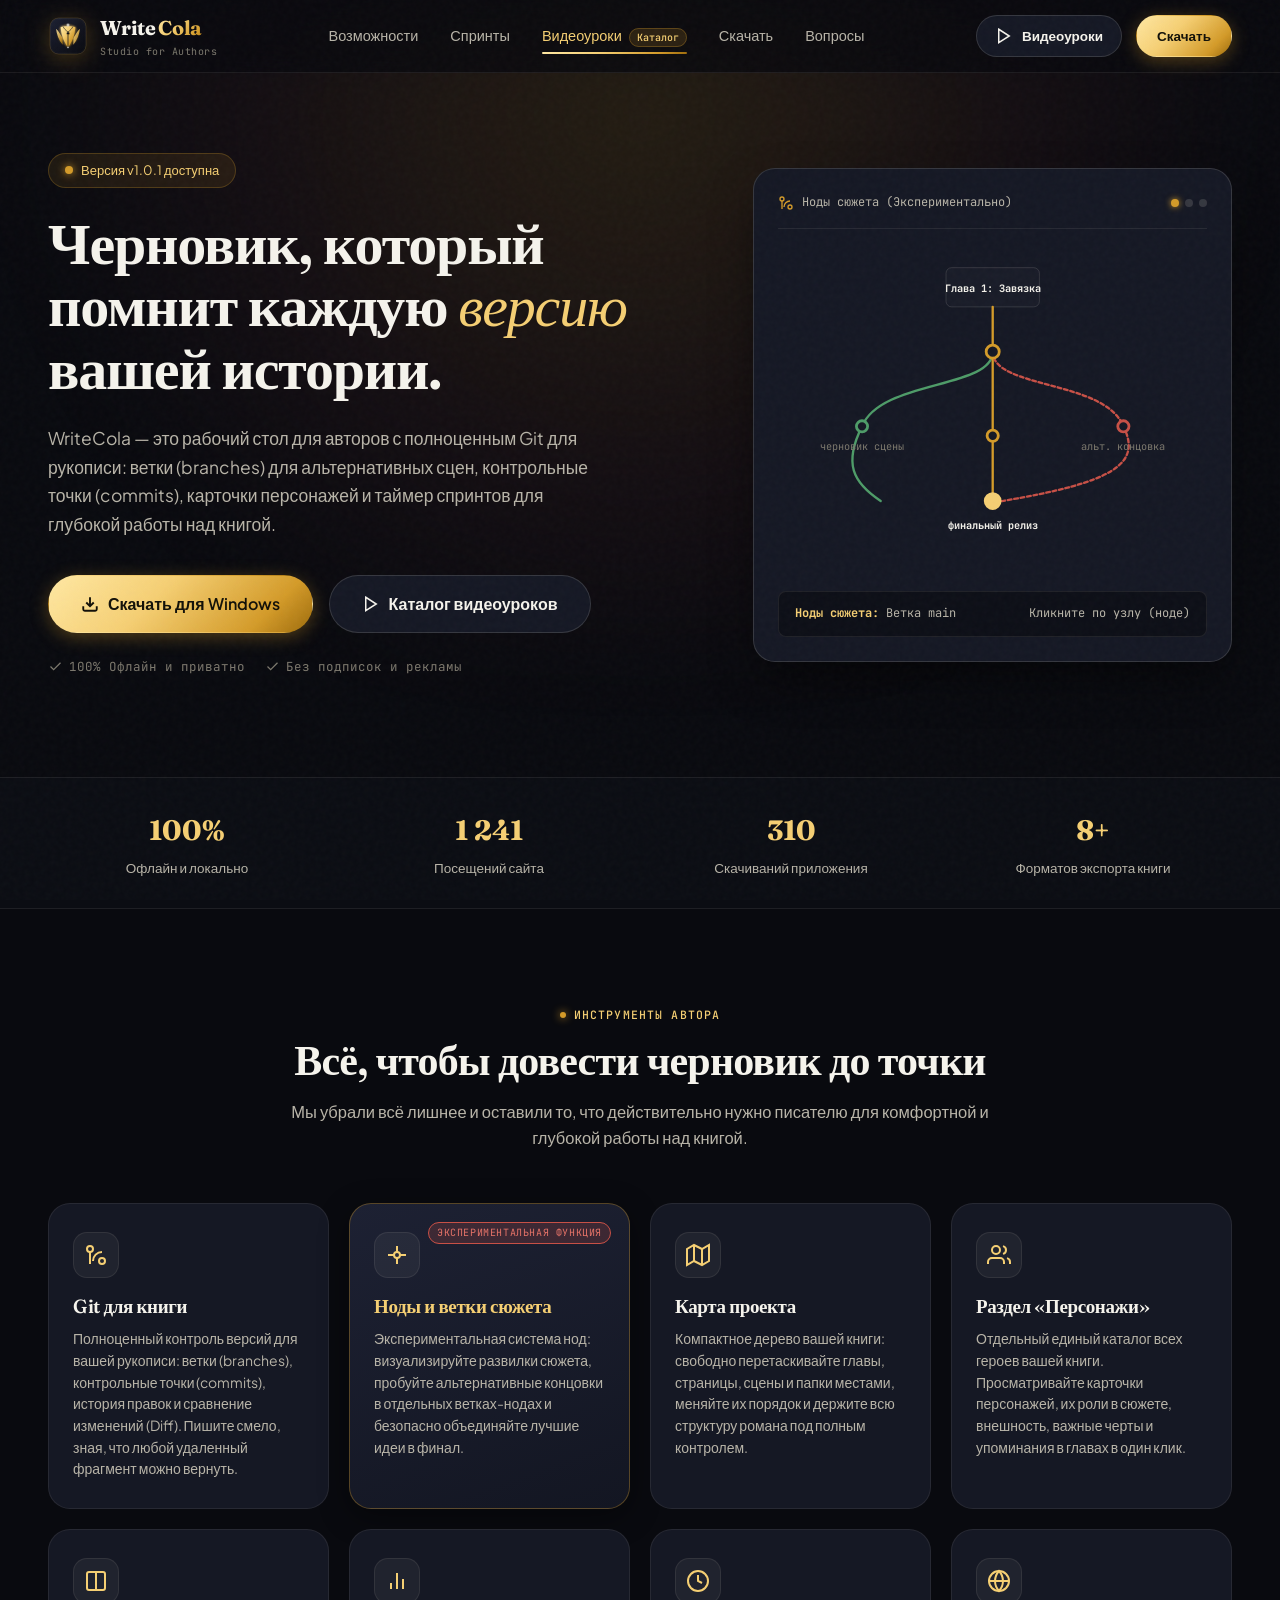
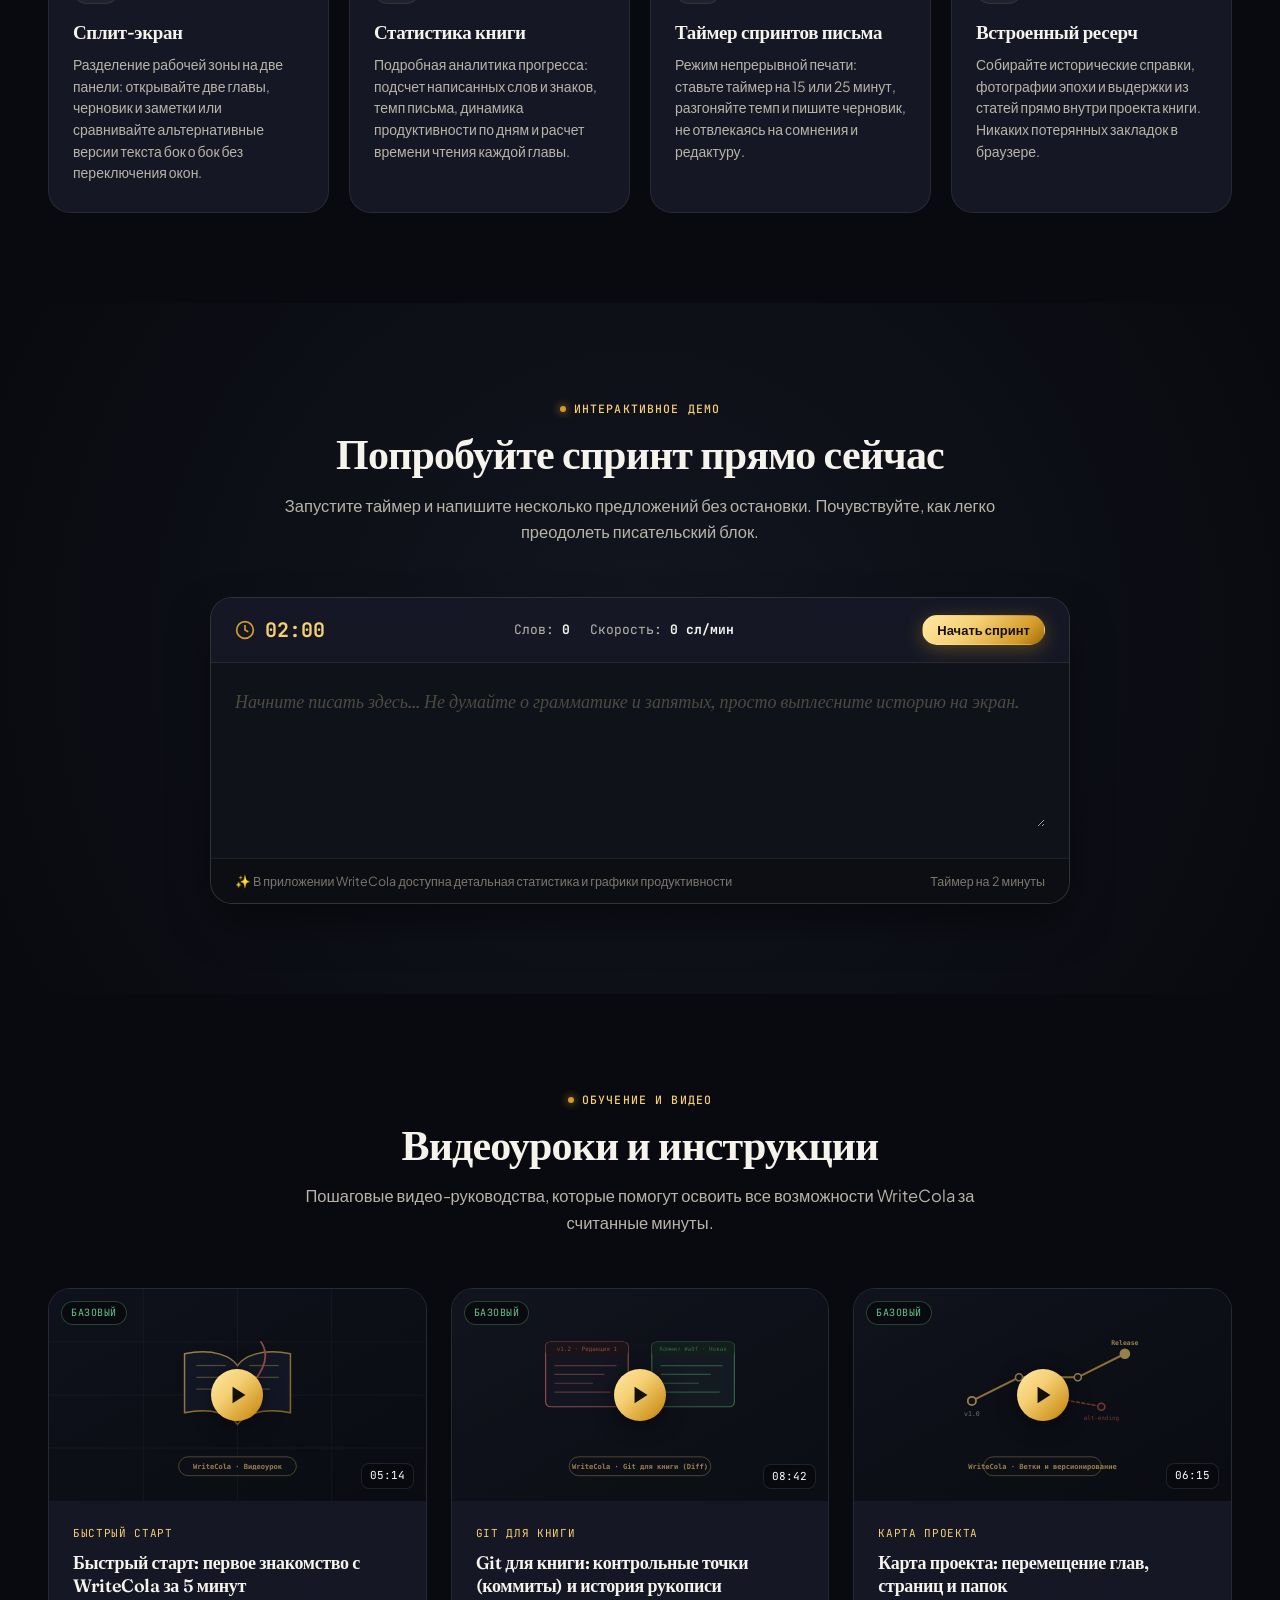
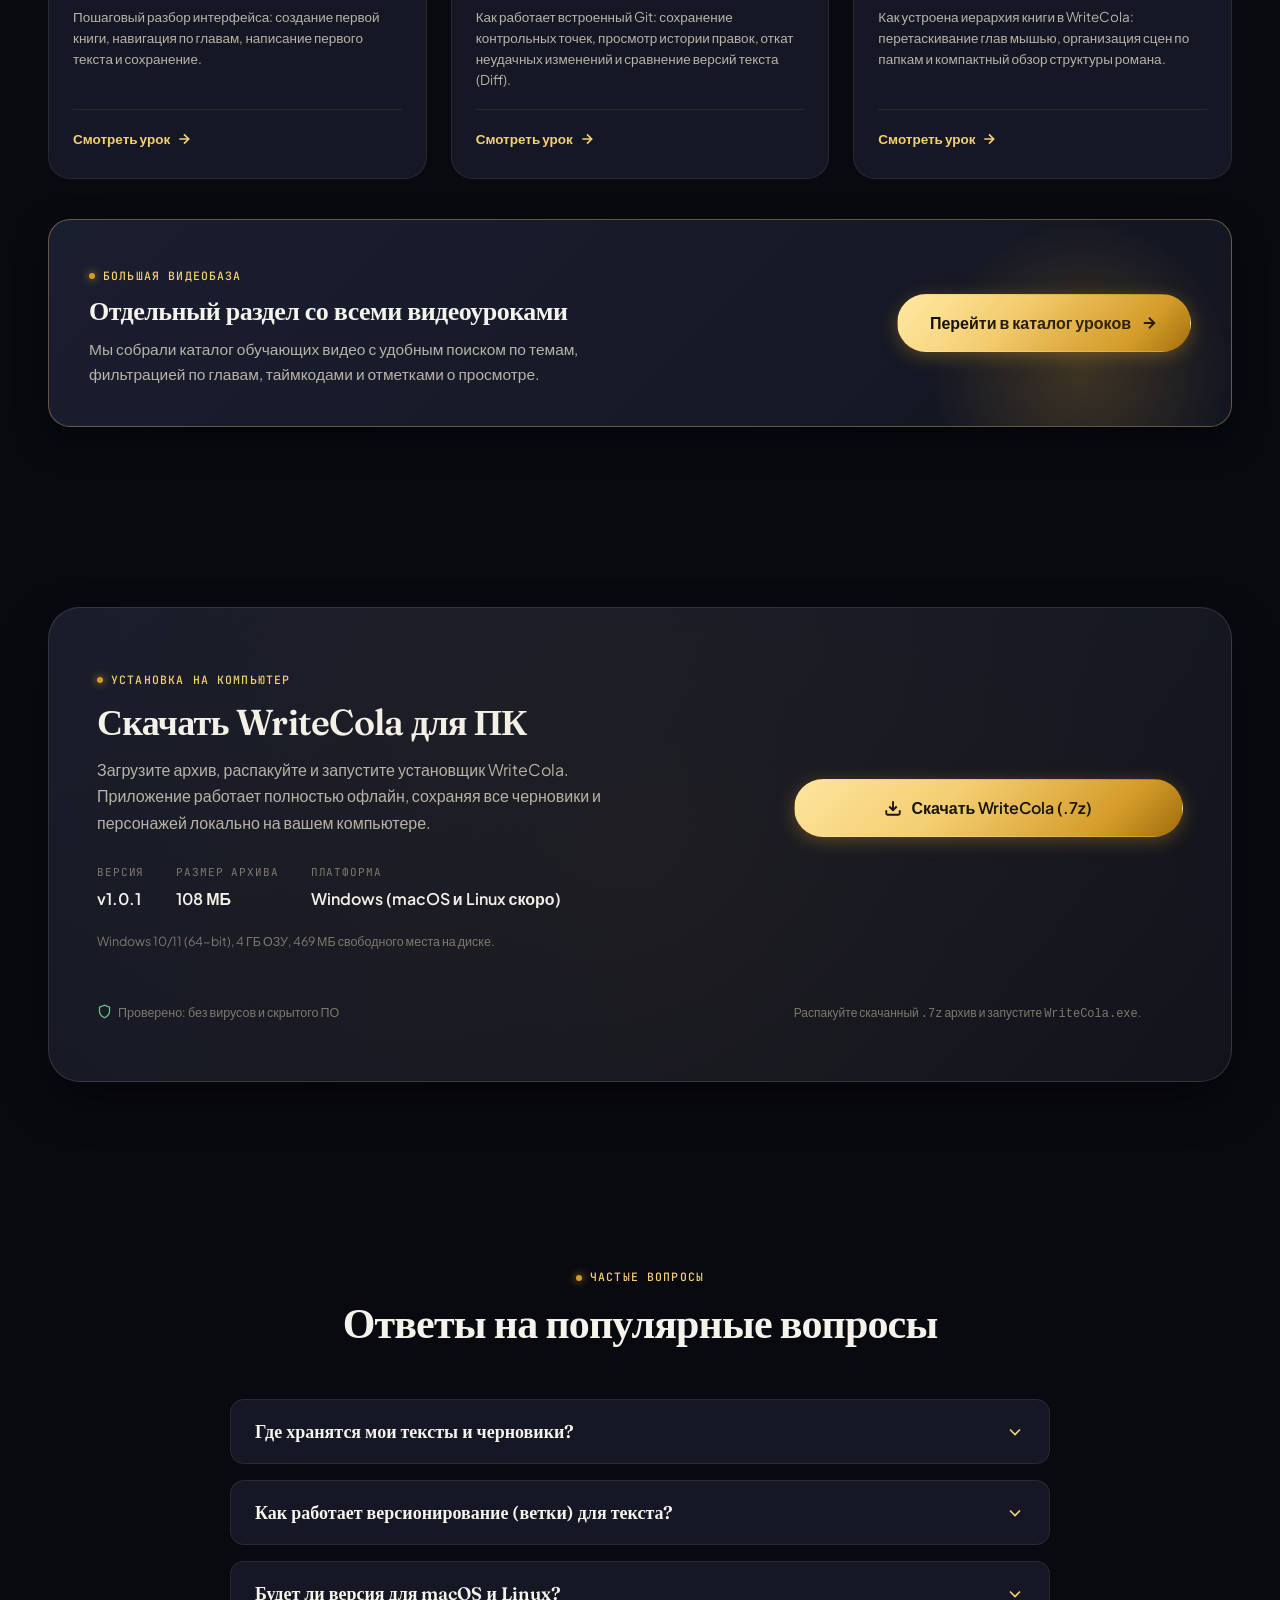
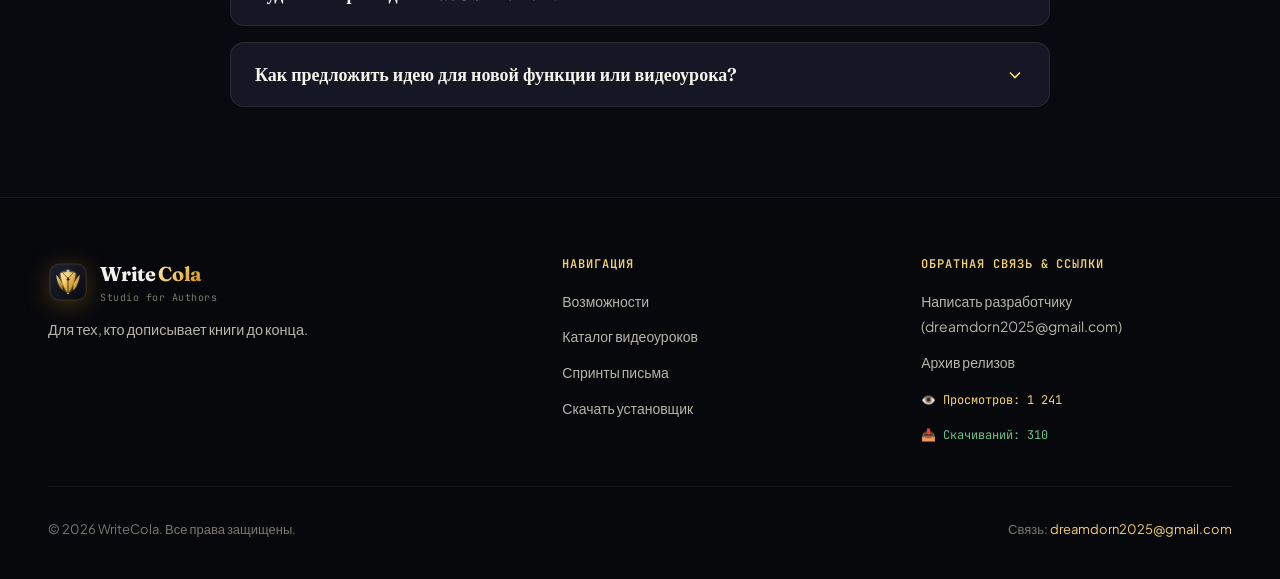
==== commit 9ecdb3cd: "Update index.html" ====
--- a/index.html
+++ b/index.html
@@ -346,11 +346,11 @@
             <dl class="download-meta-list">
               <div class="download-meta-item">
                 <dt>Версия</dt>
-                <dd id="dl-version">v1.0.0</dd>
+                <dd id="dl-version">v1.0.1</dd>
               </div>
               <div class="download-meta-item">
                 <dt>Размер архива</dt>
-                <dd id="dl-size">106 МБ</dd>
+                <dd id="dl-size">108 МБ</dd>
               </div>
               <div class="download-meta-item">
                 <dt>Платформа</dt>
@@ -359,15 +359,11 @@
             </dl>
 
             <p id="dl-requirements" style="font-size: 12.5px; color: var(--text-dim); margin-top: 10px;">
-              Требования: Windows 10/11 (64-bit), 4 ГБ ОЗУ, 300 МБ на диске.
+              Требования: Windows 10/11 (64-bit), 4 ГБ ОЗУ, 469 МБ на диске.
             </p>
           </div>
 
-          <div class="download-action-column">
-            <div class="hero-badge" style="margin-bottom: 0; padding: 4px 14px; font-size: 12px;">
-              <span class="pulse-dot"></span>
-              <span id="dl-counter-badge">310+ скачиваний</span>
-            </div>
+        
 
             <a id="main-download-btn" href="https://github.com/dreamdorn2025-ctrl/writecola-site/releases/download/1.0.0/WriteCola.7z" class="btn btn-primary btn-lg" style="width: 100%;">
               <svg class="btn-icon" viewBox="0 0 24 24" fill="none" stroke="currentColor" stroke-width="2.5"><path d="M21 15v4a2 2 0 0 1-2 2H5a2 2 0 0 1-2-2v-4M7 10l5 5 5-5M12 15V3"/></svg>
@@ -453,7 +449,7 @@
               <span class="brand-badge">Studio for Authors</span>
             </div>
           </div>
-          <p>Специализированный редактор для тех, кто дописывает книги до конца.</p>
+          <p>Для тех, кто дописывает книги до конца.</p>
         </div>
 
         <div class="footer-nav-col">
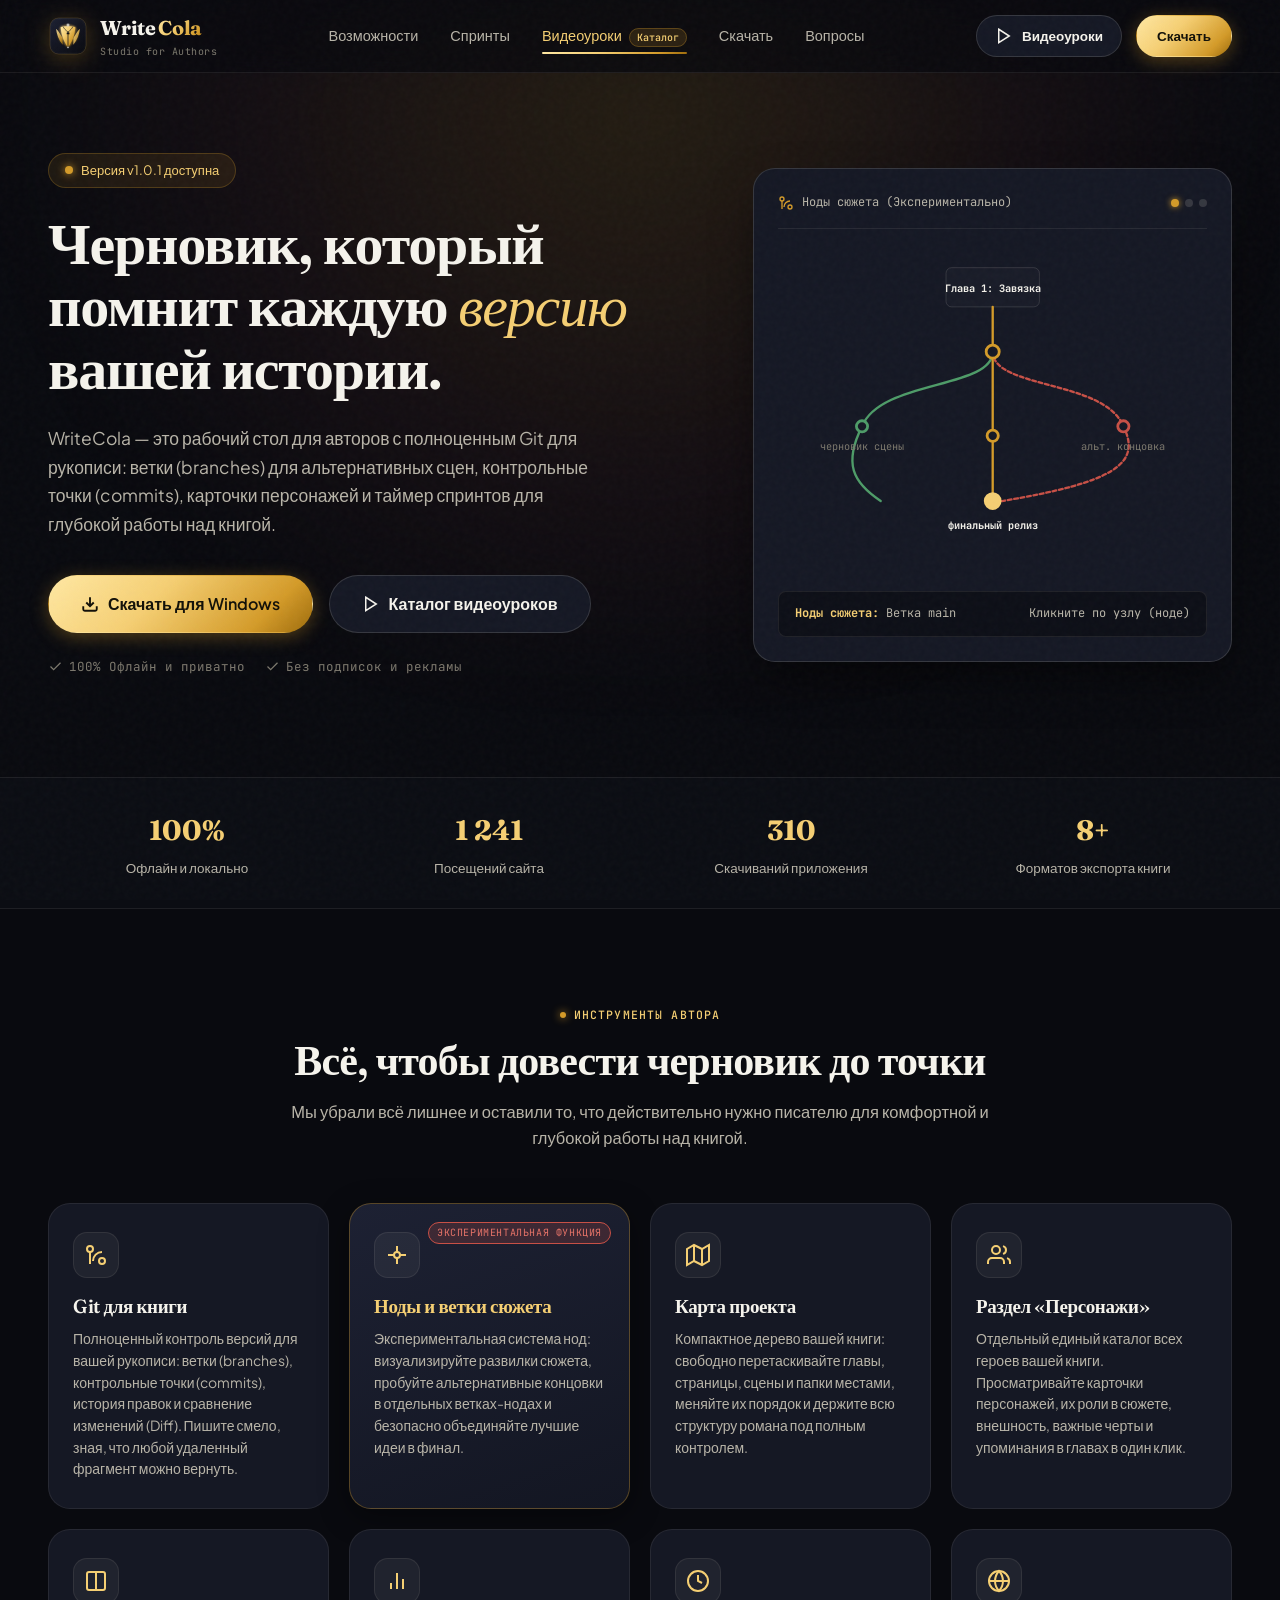
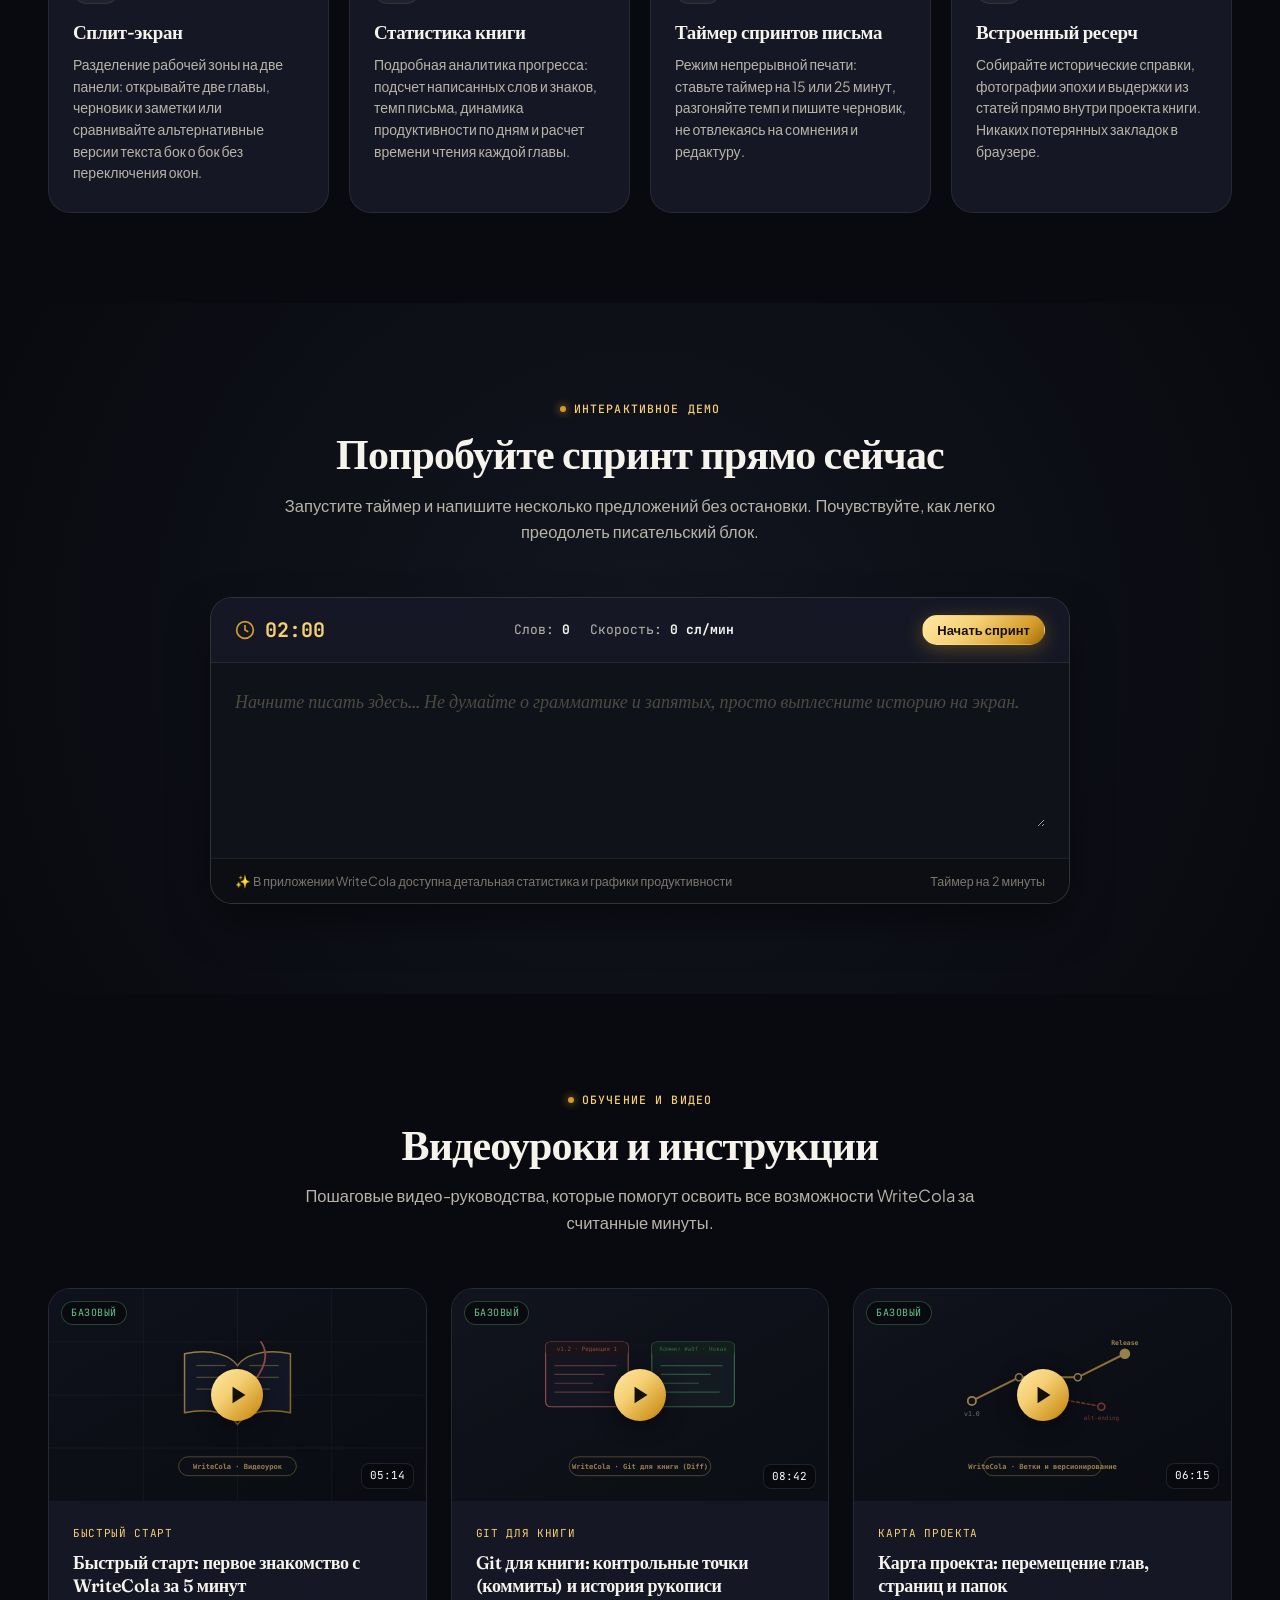
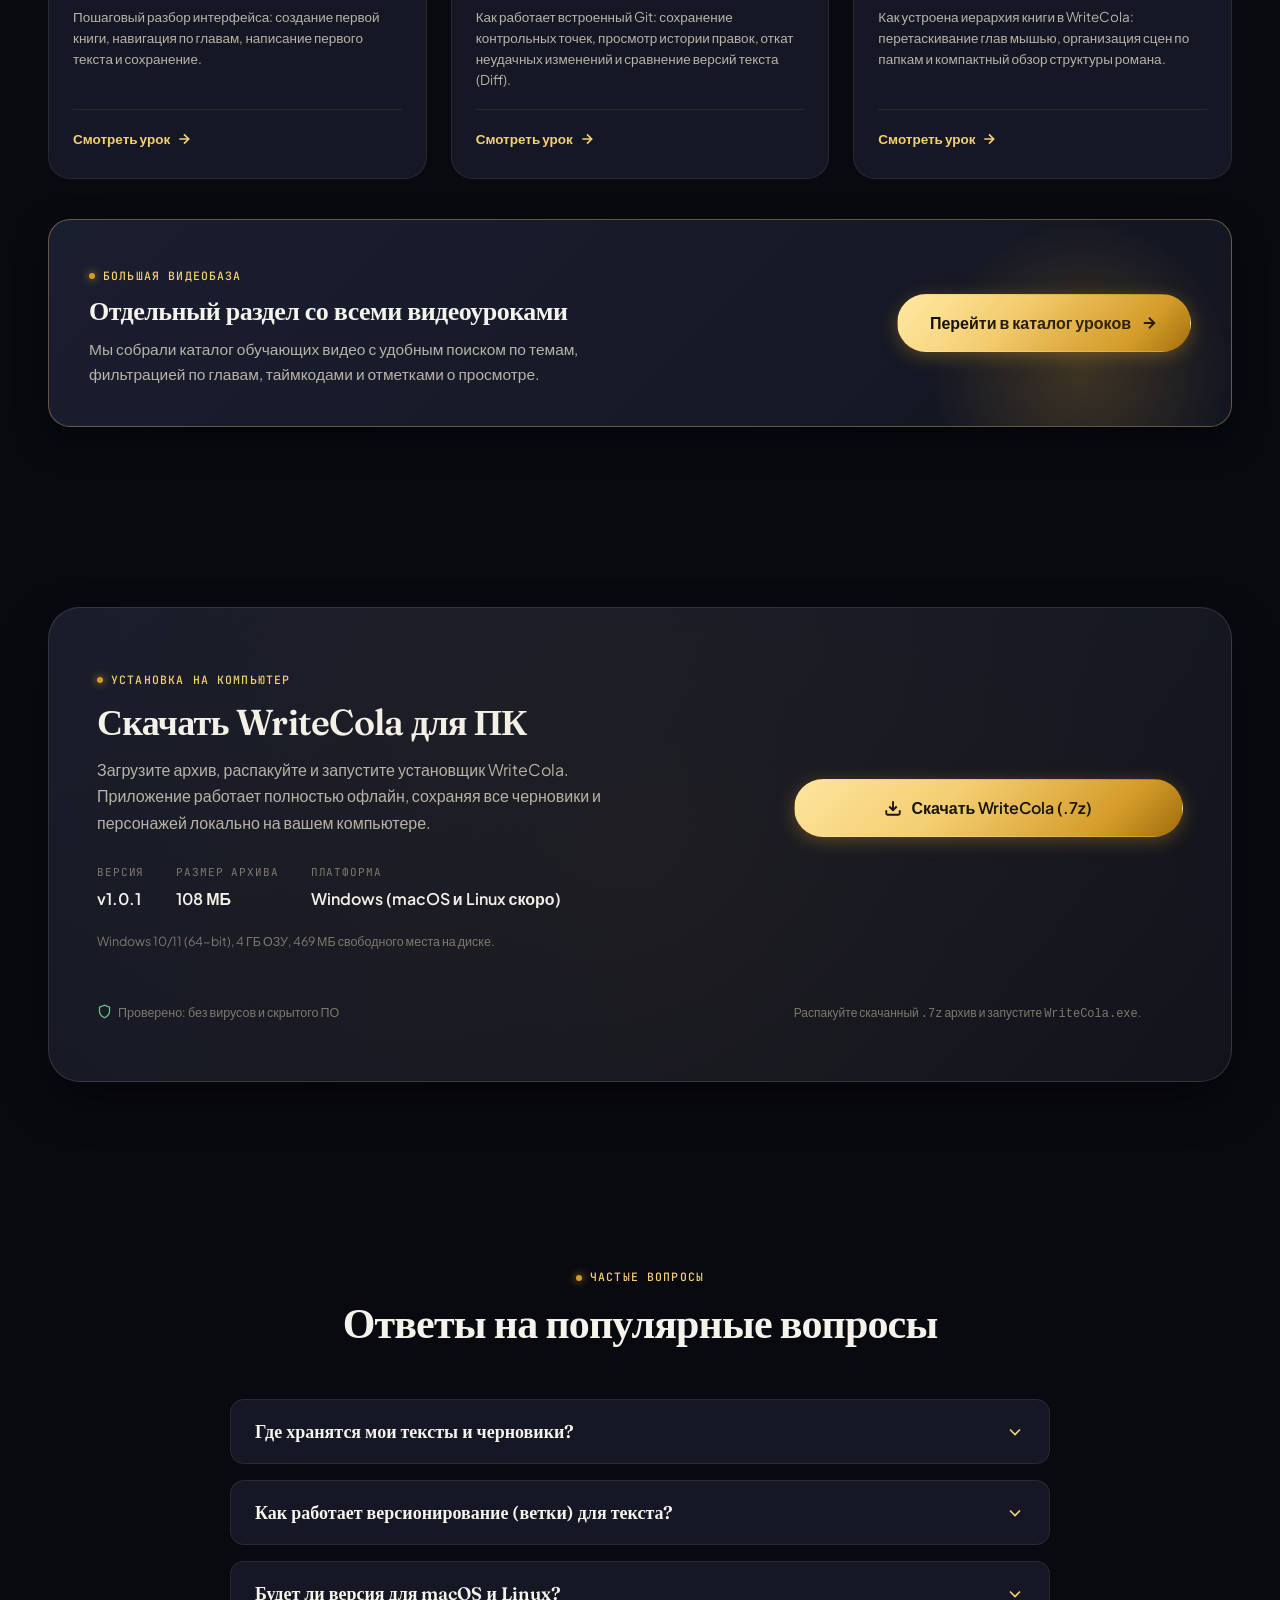
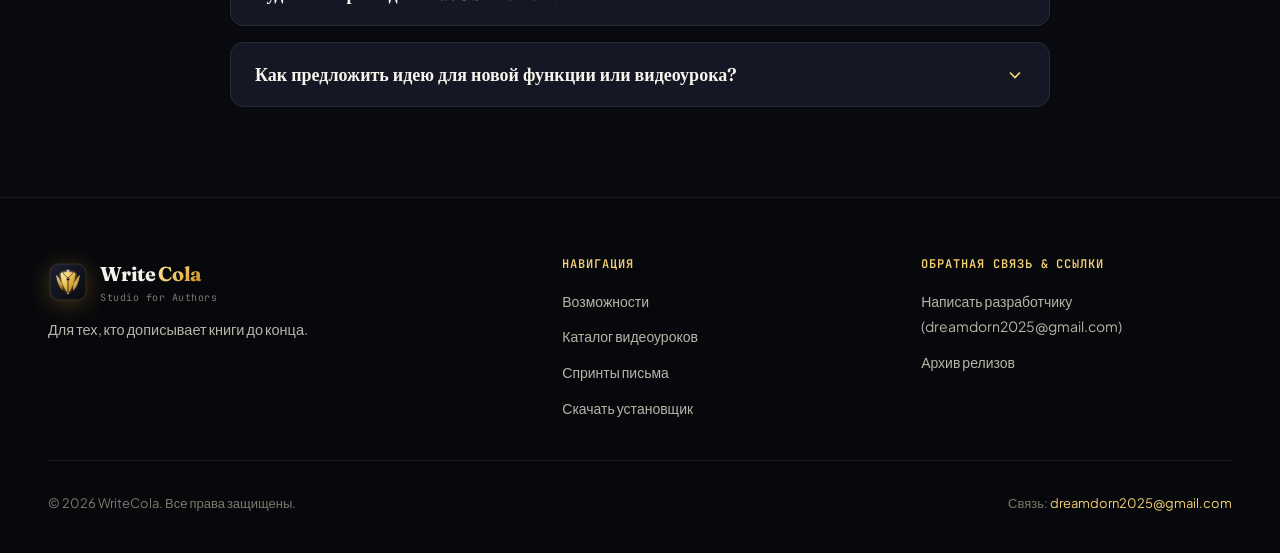
==== commit 3f9fc265: "Update index.html" ====
--- a/index.html
+++ b/index.html
@@ -467,8 +467,7 @@
           <ul class="footer-links">
             <li><a href="mailto:dreamdorn2025@gmail.com">Написать разработчику (dreamdorn2025@gmail.com)</a></li>
             <li><a href="https://github.com/dreamdorn2025-ctrl/writecola-site/releases" target="_blank" rel="noopener">Архив релизов</a></li>
-            <li><span style="font-family: var(--font-mono); font-size: 12px; color: var(--gold-light);">👁️ Просмотров: <span id="footer-visits-count">1 240</span></span></li>
-            <li><span style="font-family: var(--font-mono); font-size: 12px; color: var(--moss-light);">📥 Скачиваний: <span id="footer-downloads-count">310</span></span></li>
+            
           </ul>
         </div>
       </div>
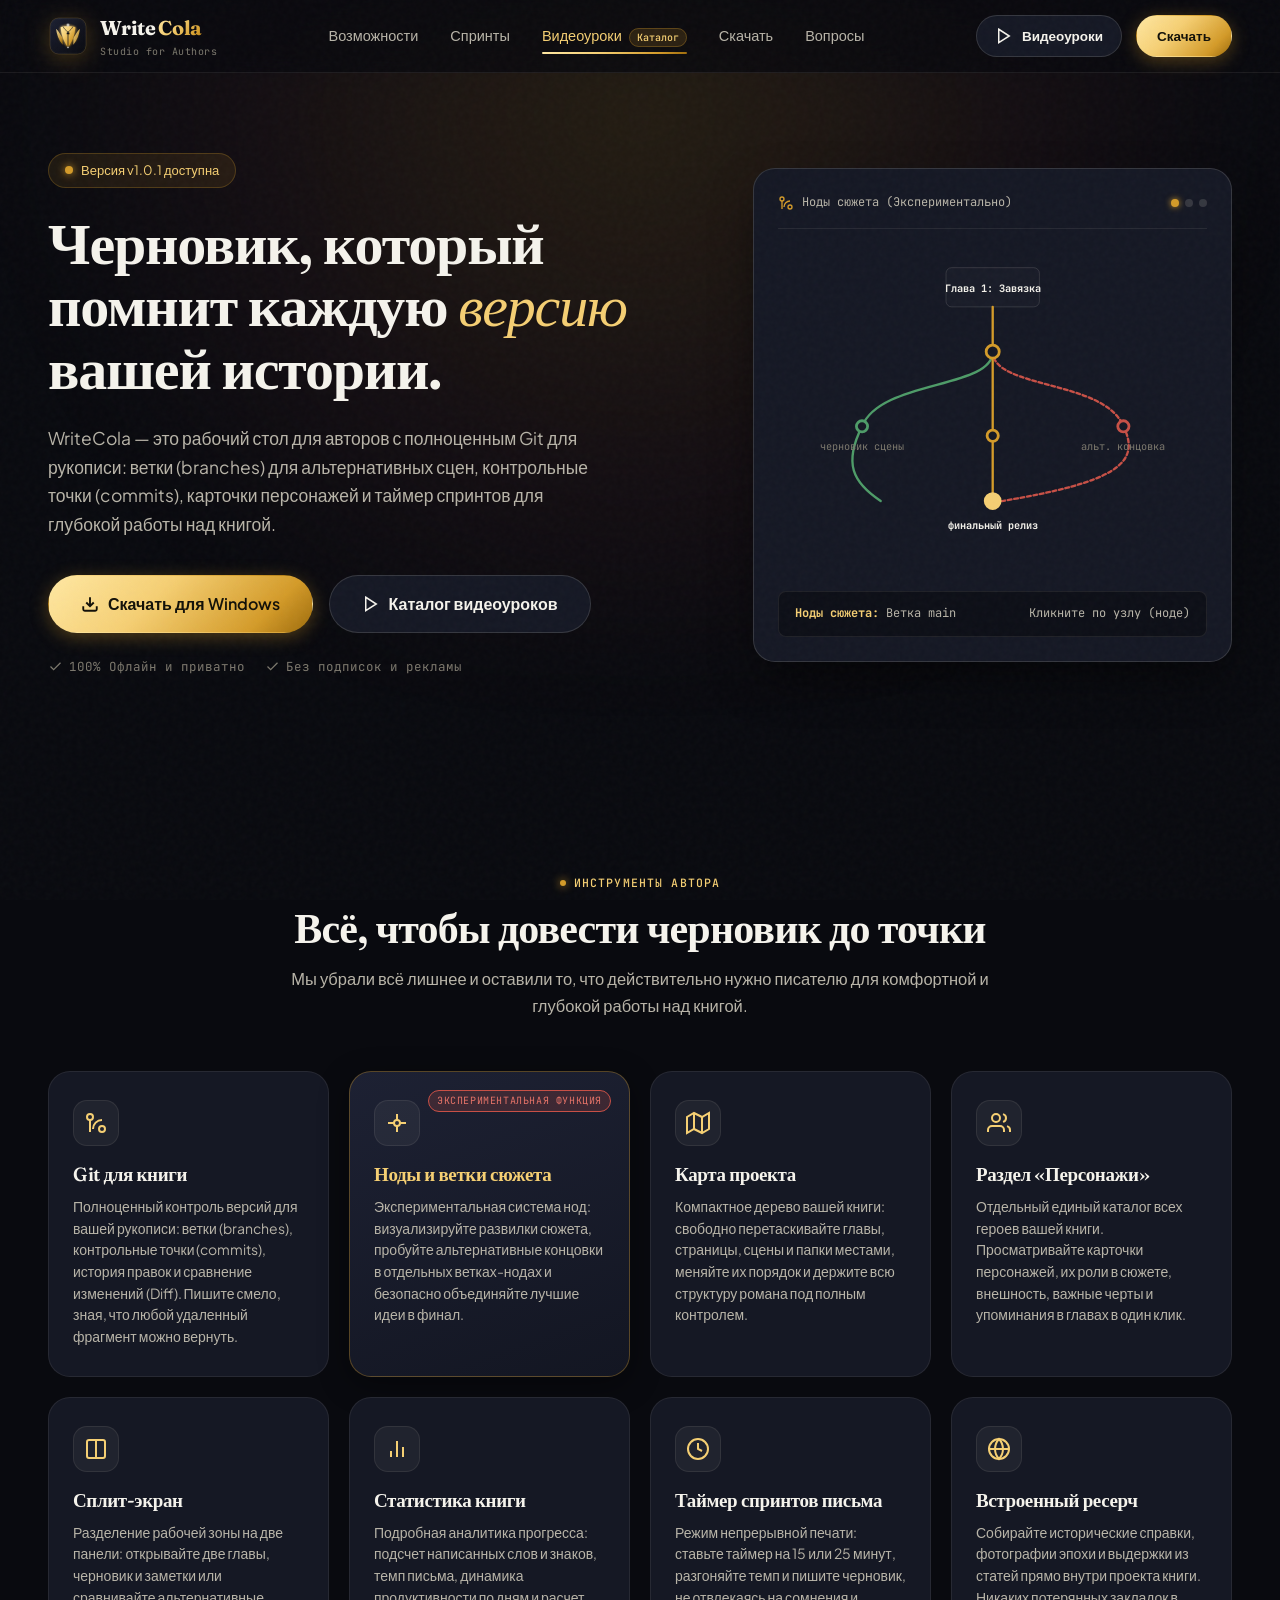
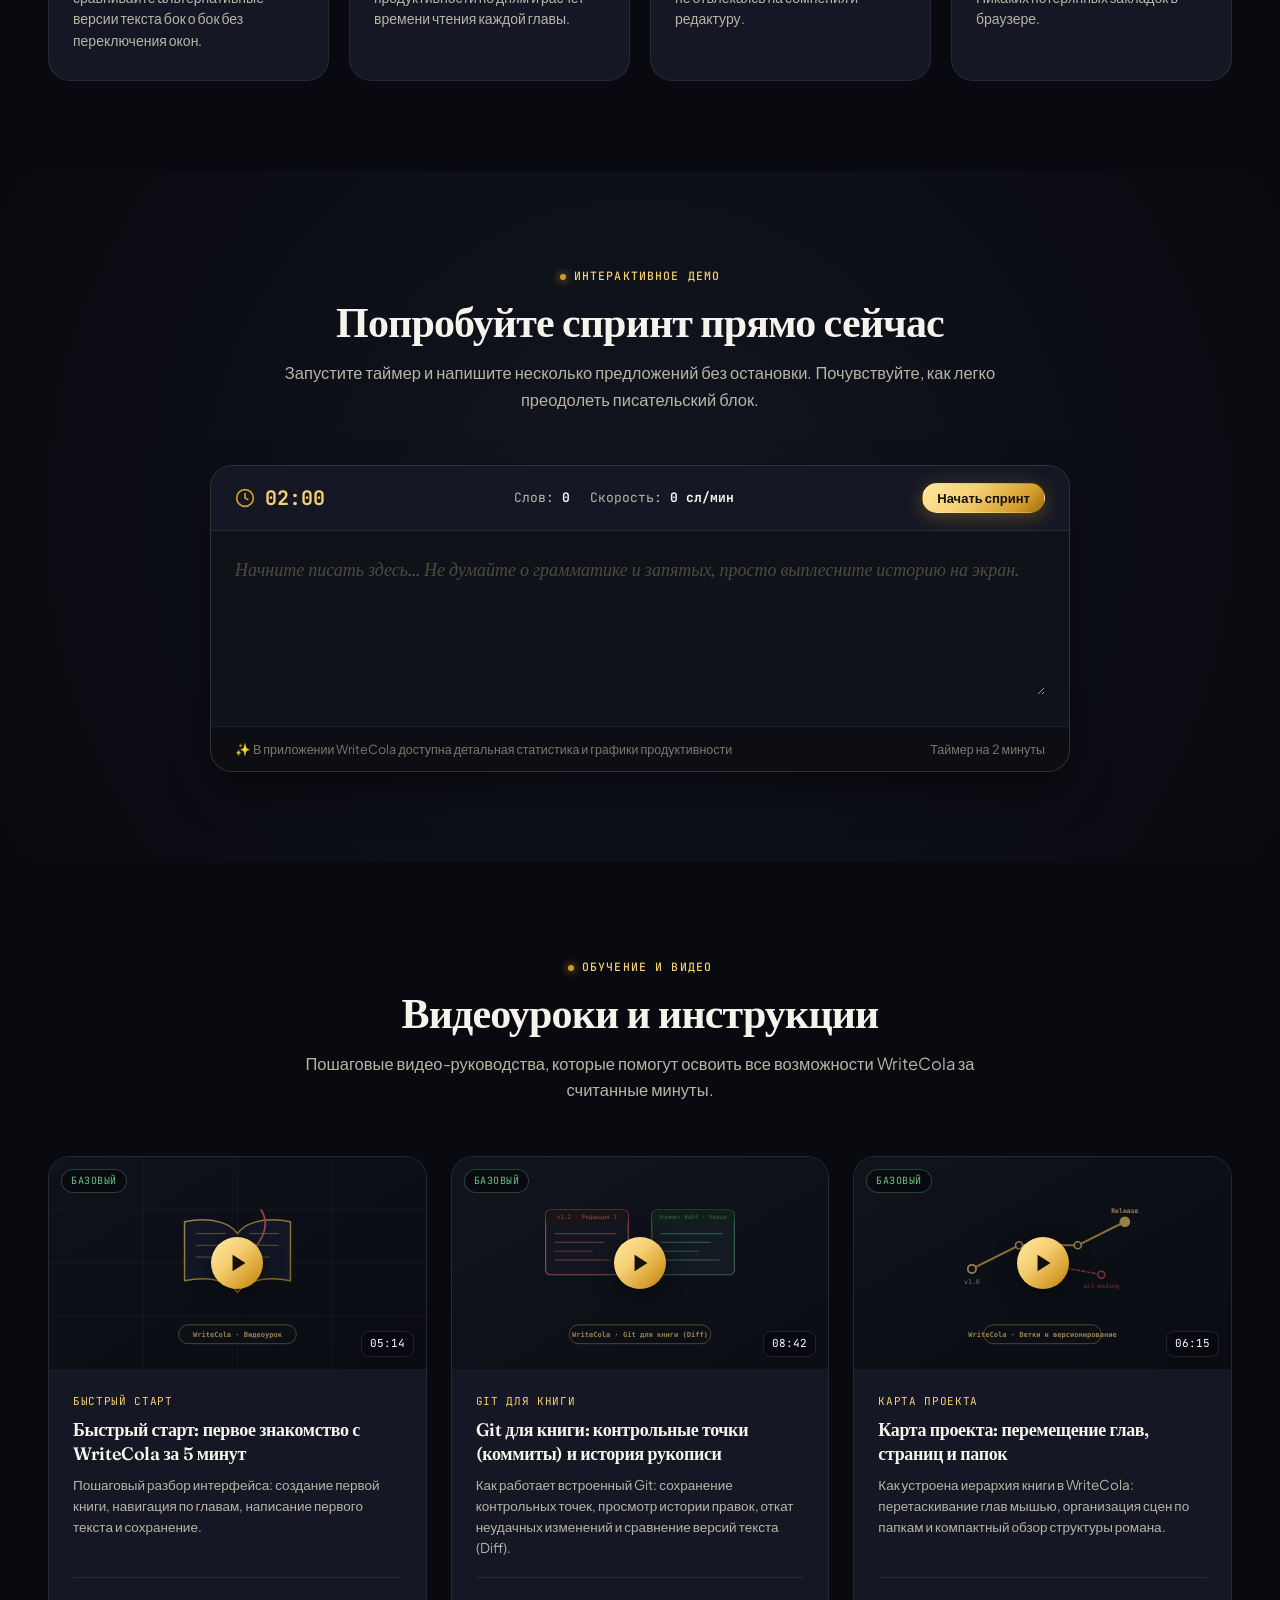
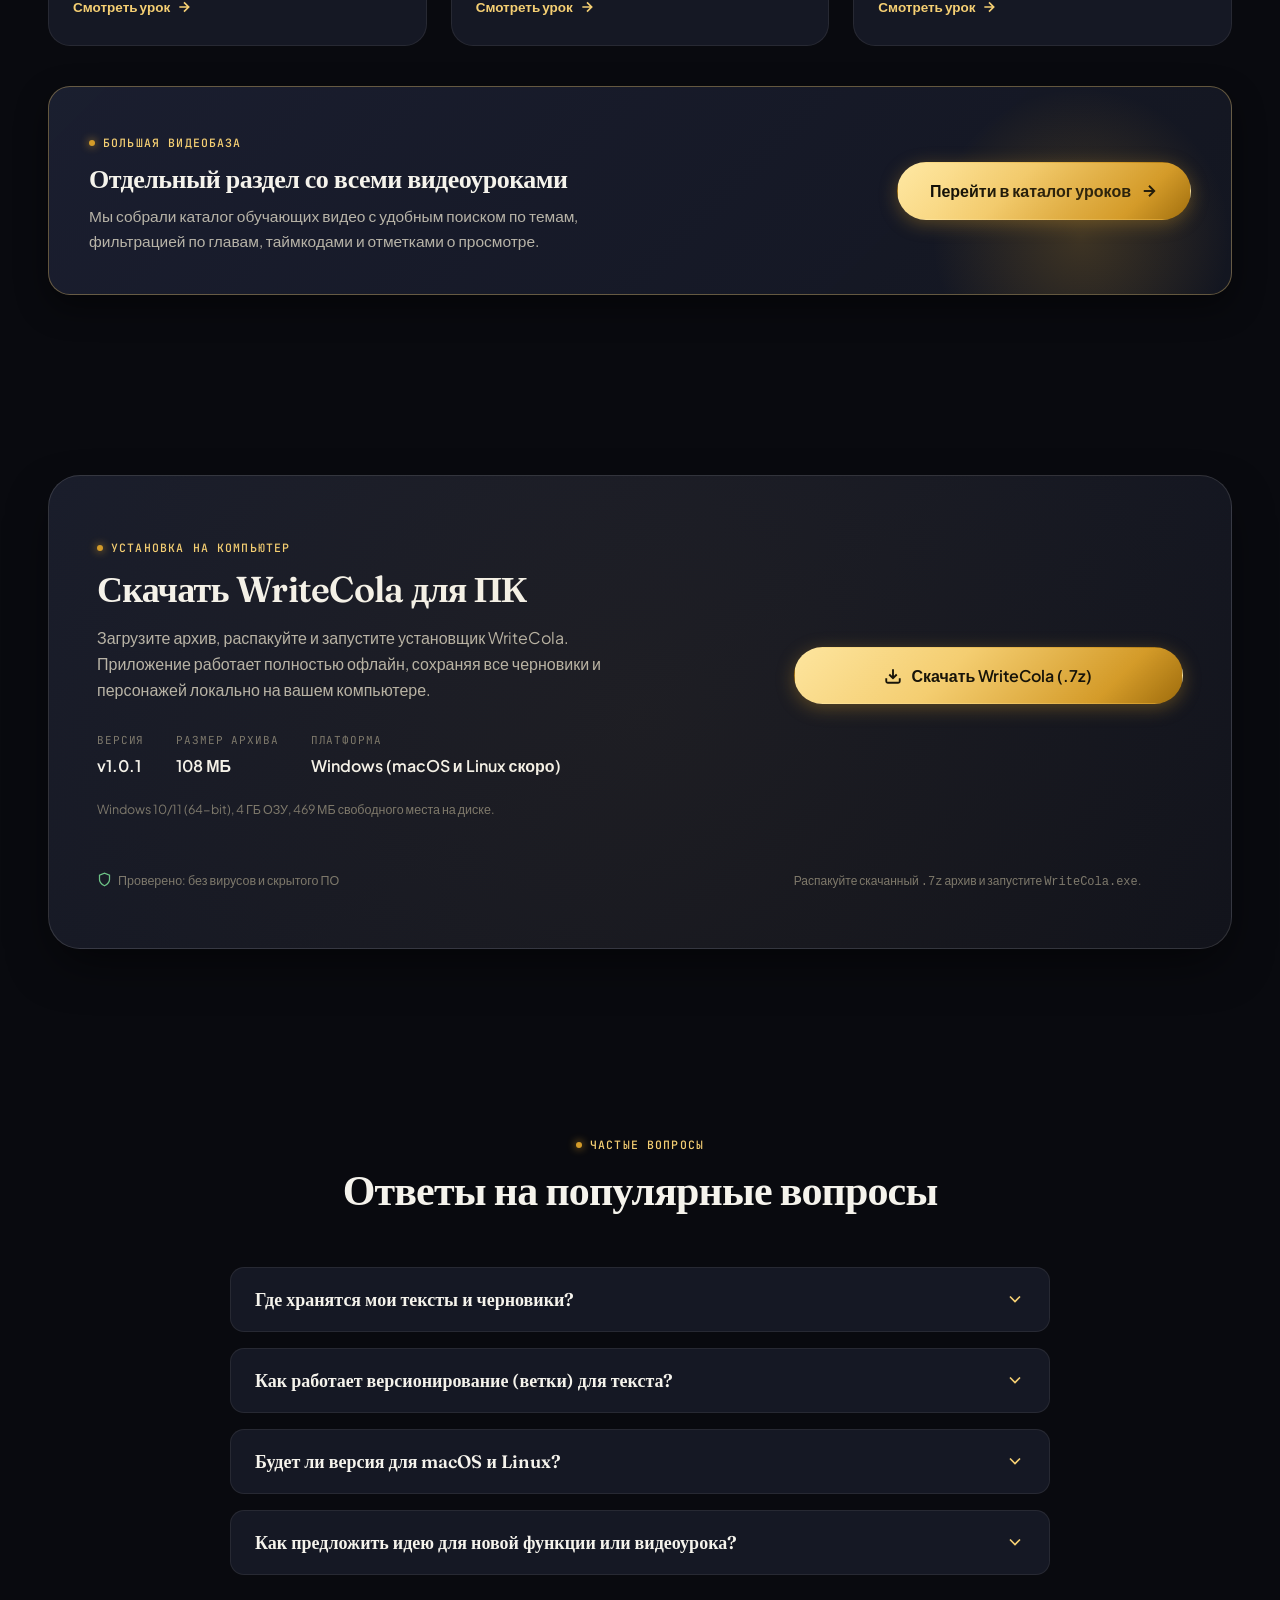
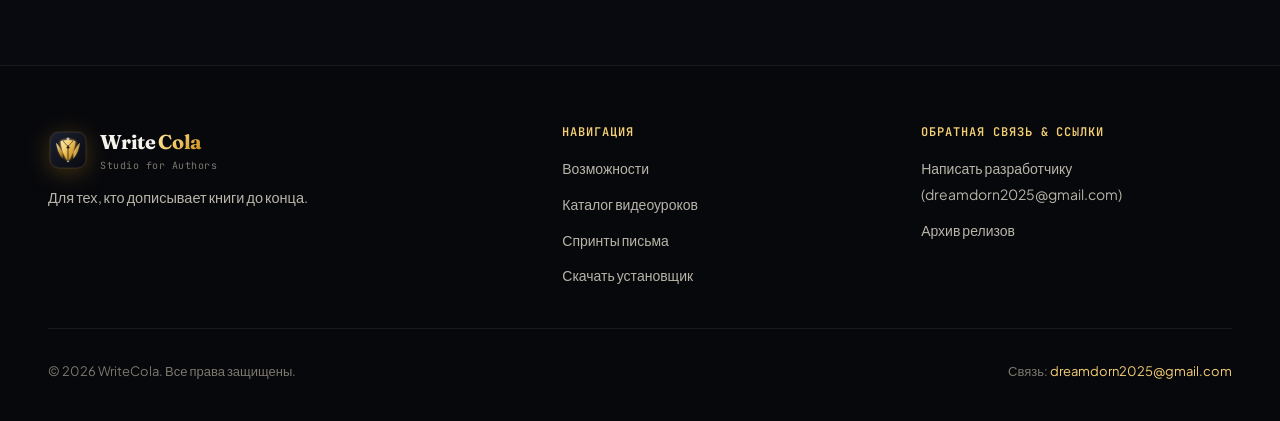
==== commit 7bf4ef4f: "Update index.html" ====
--- a/index.html
+++ b/index.html
@@ -155,27 +155,7 @@
       </div>
     </section>
 
-    <!-- STATS / HIGHLIGHTS BAR -->
-    <section class="stats-bar">
-      <div class="container stats-grid">
-        <div class="stat-item">
-          <div class="stat-num">100%</div>
-          <div class="stat-label">Офлайн и локально</div>
-        </div>
-        <div class="stat-item">
-          <div class="stat-num" id="stat-visits-count">1 240</div>
-          <div class="stat-label">Посещений сайта</div>
-        </div>
-        <div class="stat-item">
-          <div class="stat-num" id="stat-downloads-count">310</div>
-          <div class="stat-label">Скачиваний приложения</div>
-        </div>
-        <div class="stat-item">
-          <div class="stat-num">8+</div>
-          <div class="stat-label">Форматов экспорта книги</div>
-        </div>
-      </div>
-    </section>
+   
 
     <!-- CORE FEATURES SECTION -->
     <section id="features" class="features-section">
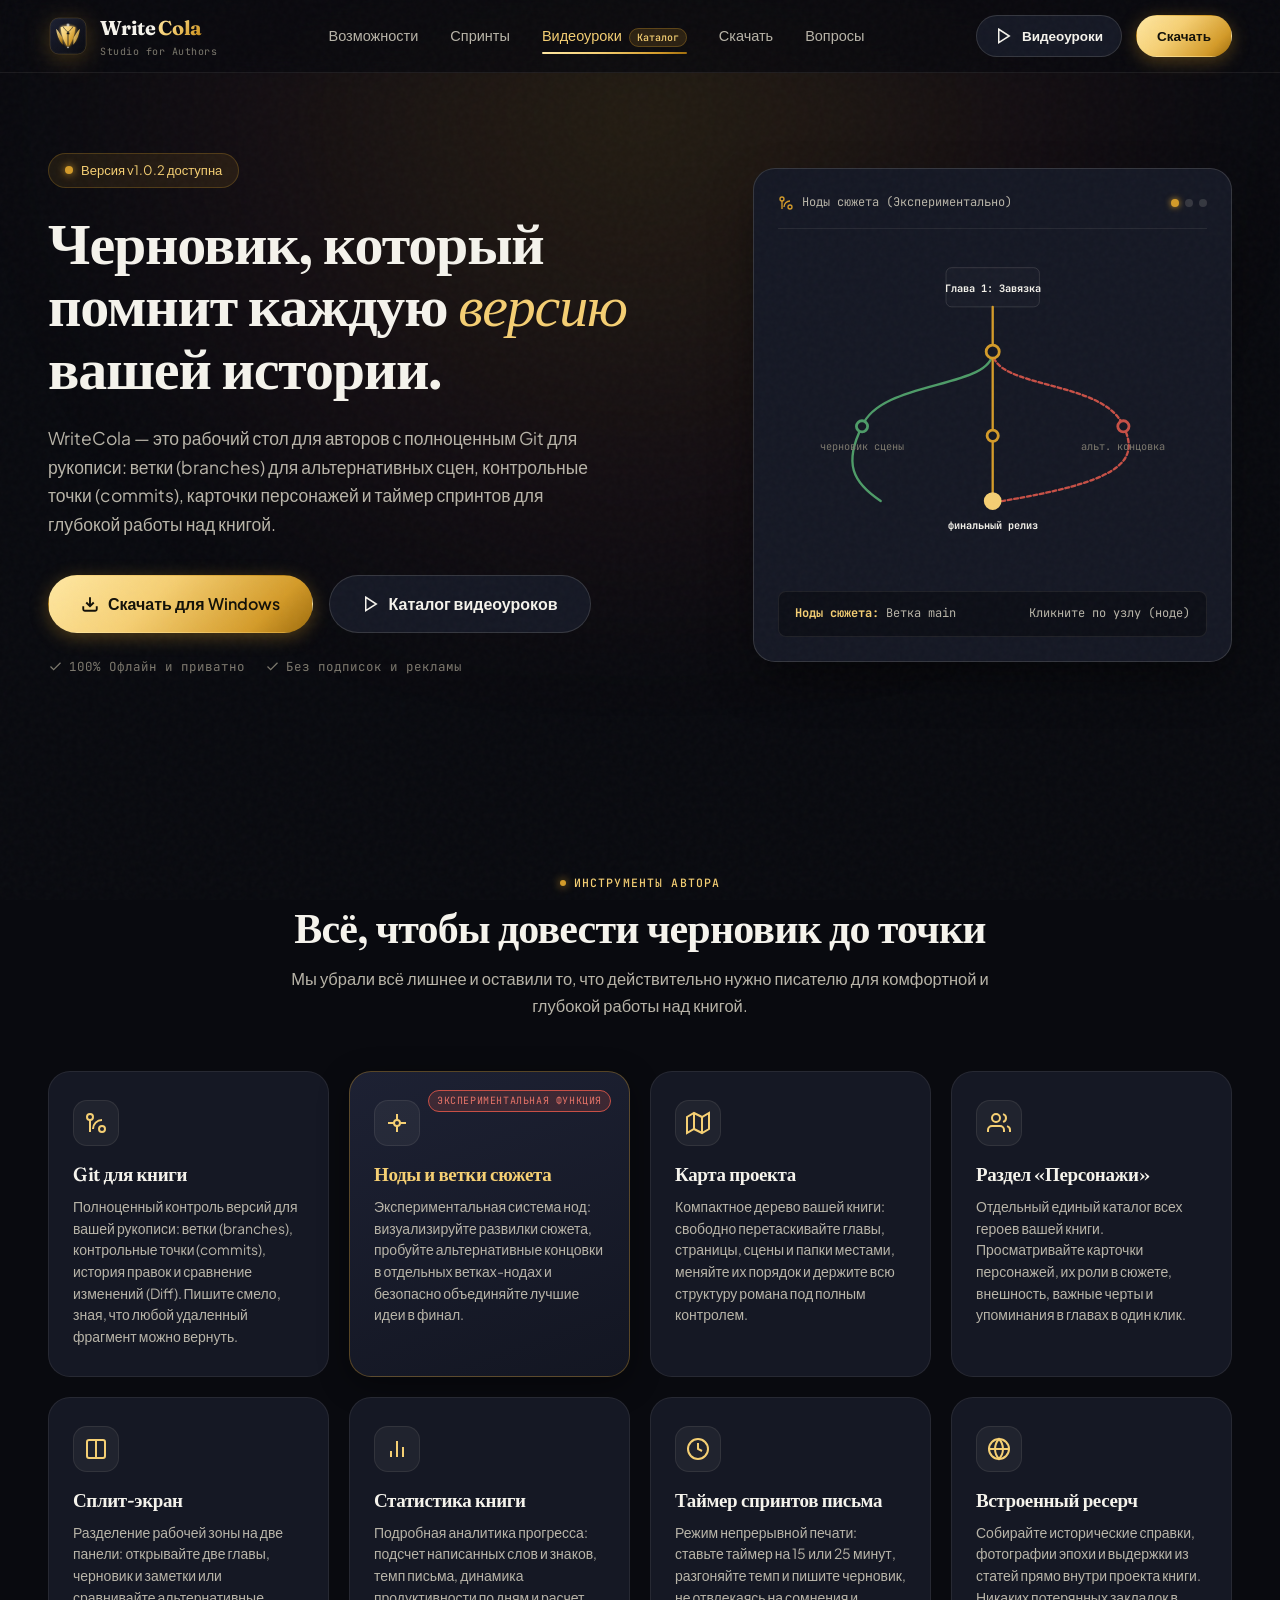
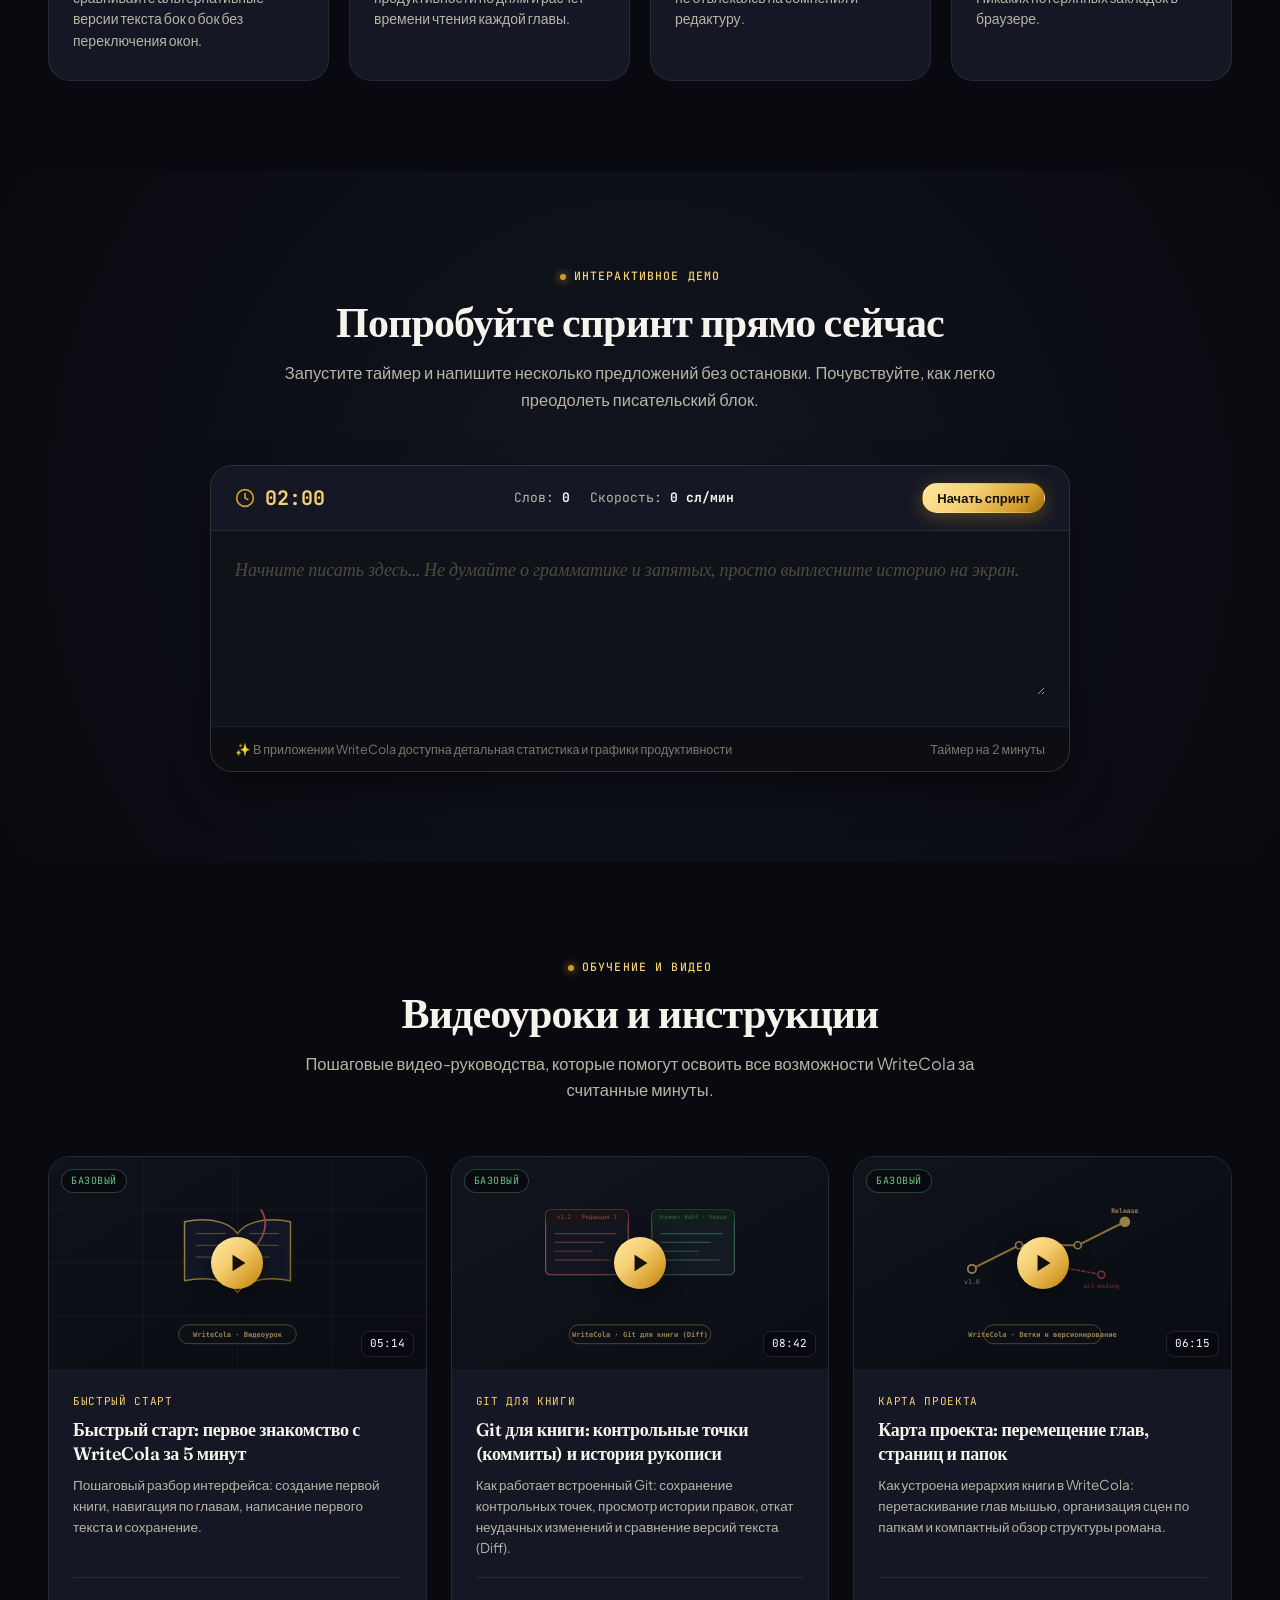
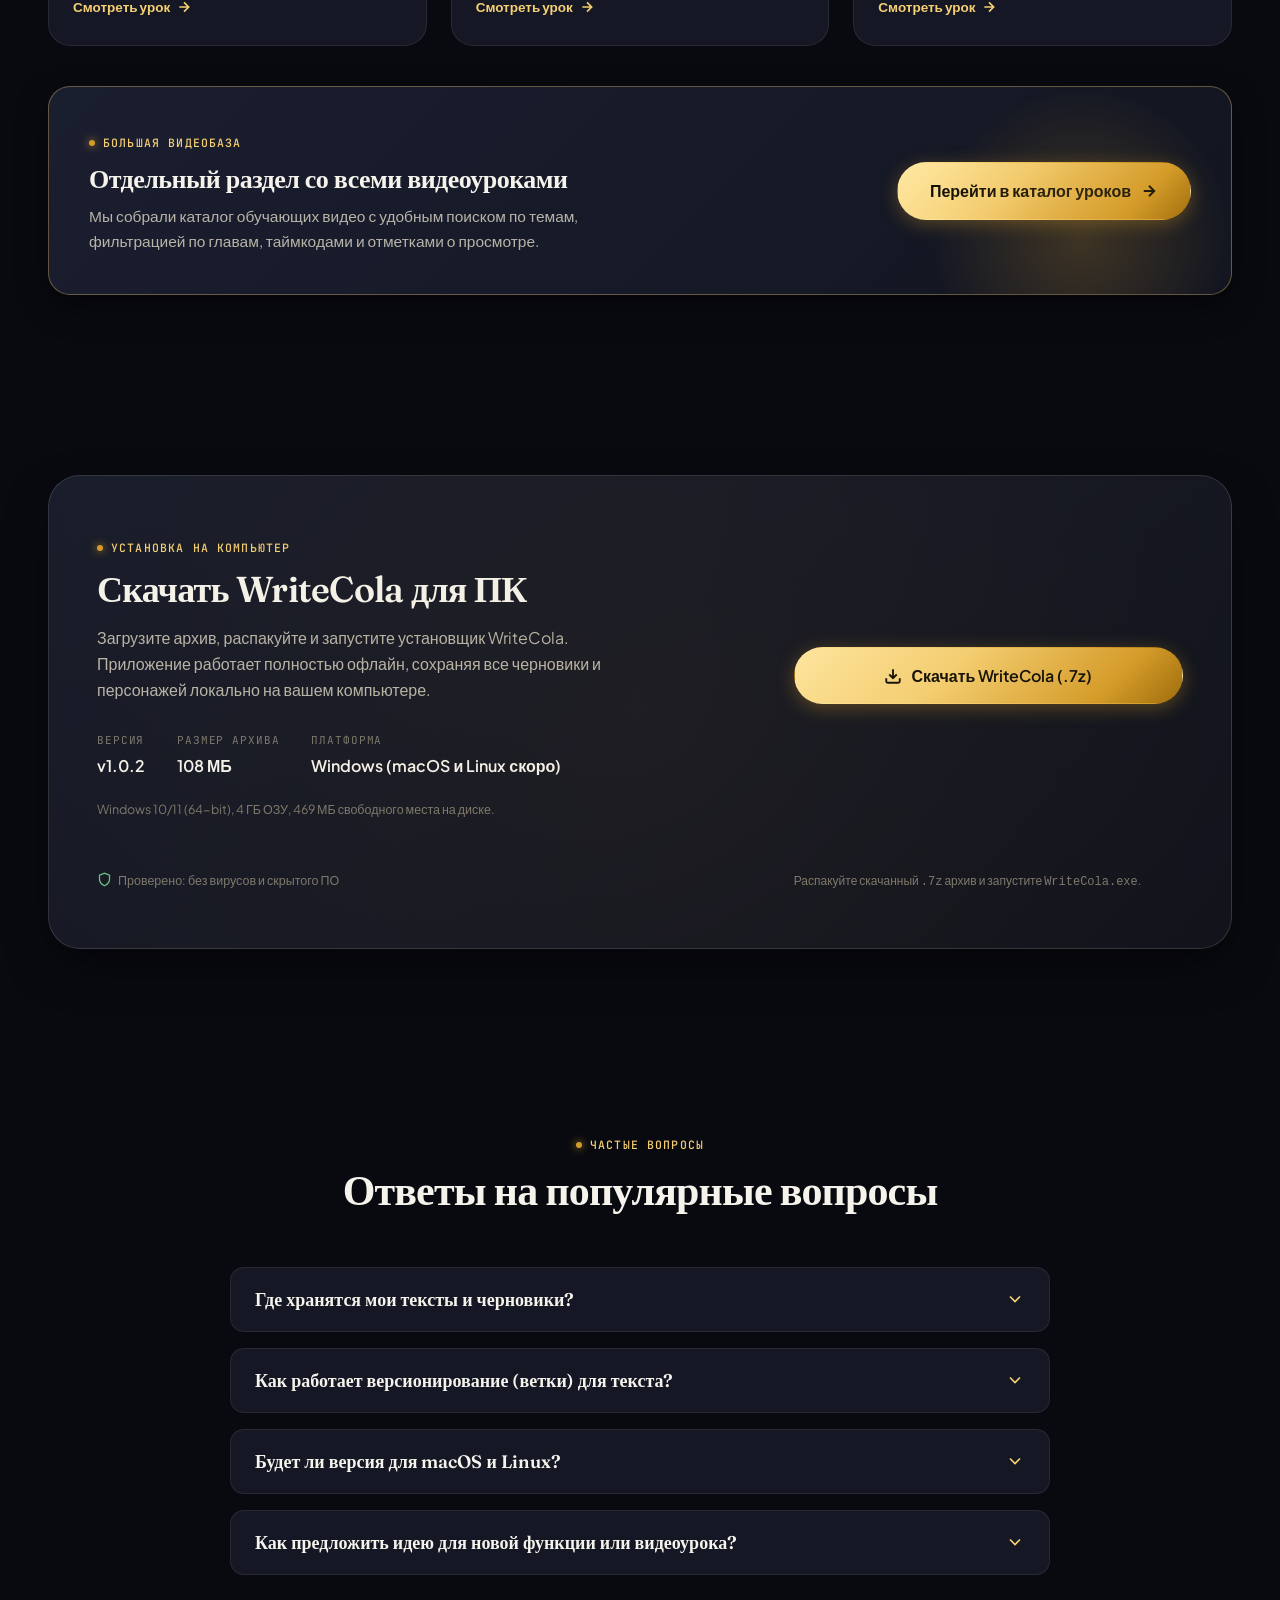
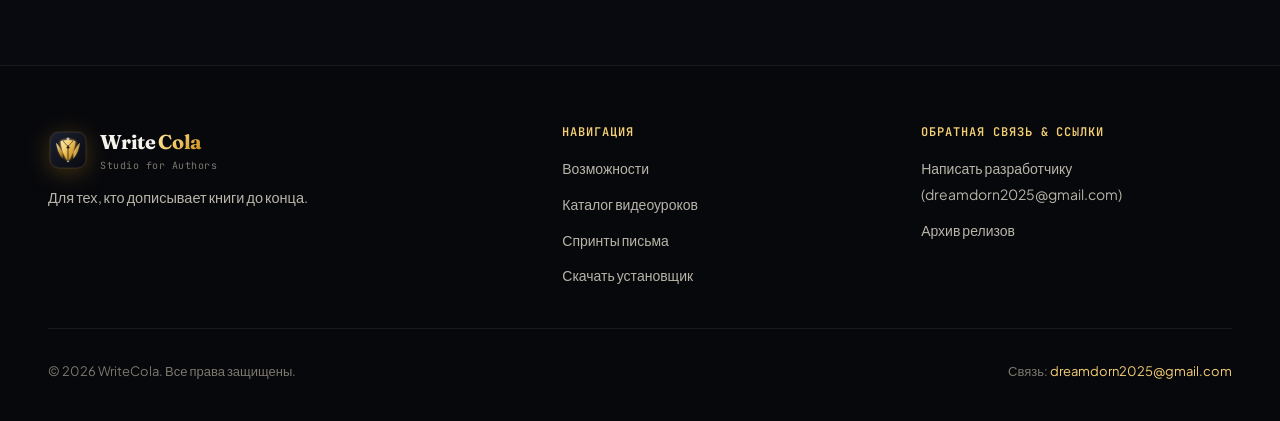
==== commit 17ad678d: "Update index.html" ====
--- a/index.html
+++ b/index.html
@@ -67,7 +67,7 @@
         <div class="hero-content">
           <div class="hero-badge">
             <span class="pulse-dot"></span>
-            <span id="hero-version-badge">WriteCola v1.0.0 доступна для загрузки</span>
+            <span id="hero-version-badge">WriteCola v1.0.2 доступна для загрузки</span>
           </div>
 
           <h1>
@@ -326,7 +326,7 @@
             <dl class="download-meta-list">
               <div class="download-meta-item">
                 <dt>Версия</dt>
-                <dd id="dl-version">v1.0.1</dd>
+                <dd id="dl-version">v1.0.2</dd>
               </div>
               <div class="download-meta-item">
                 <dt>Размер архива</dt>
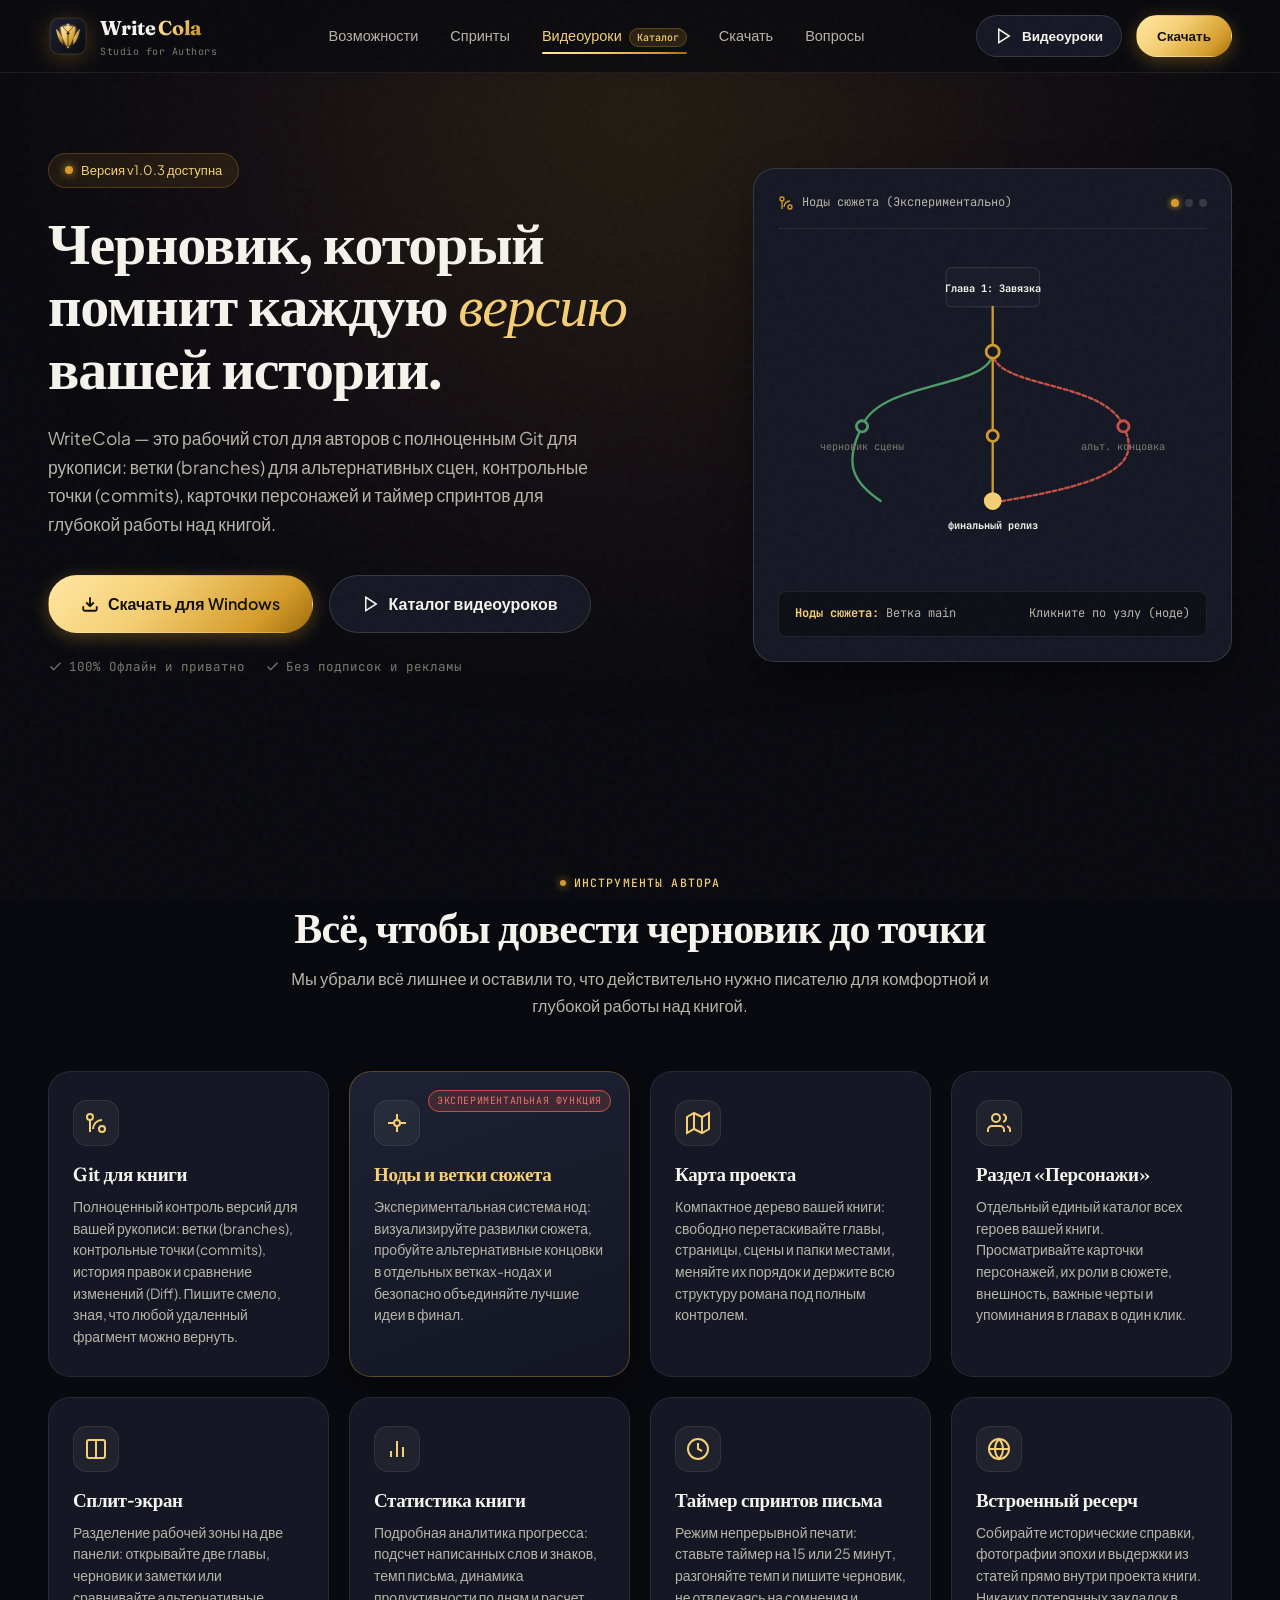
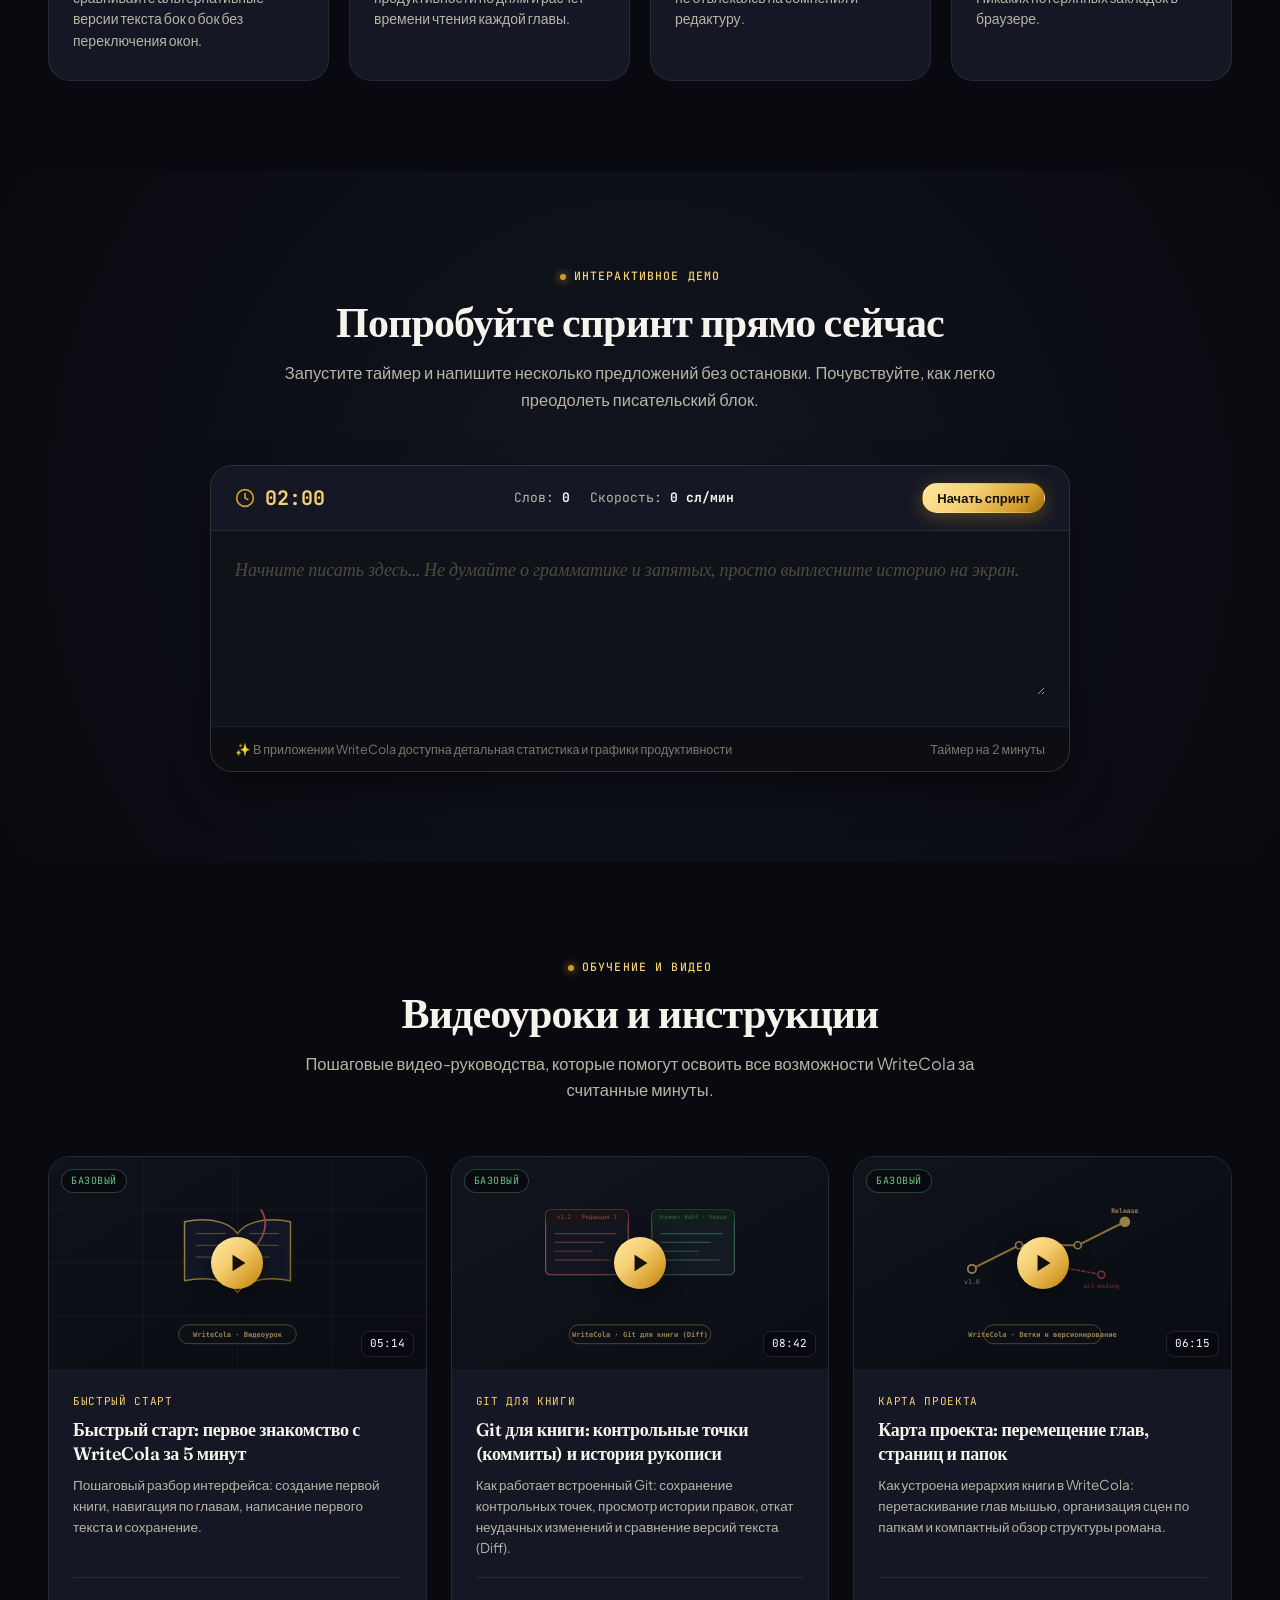
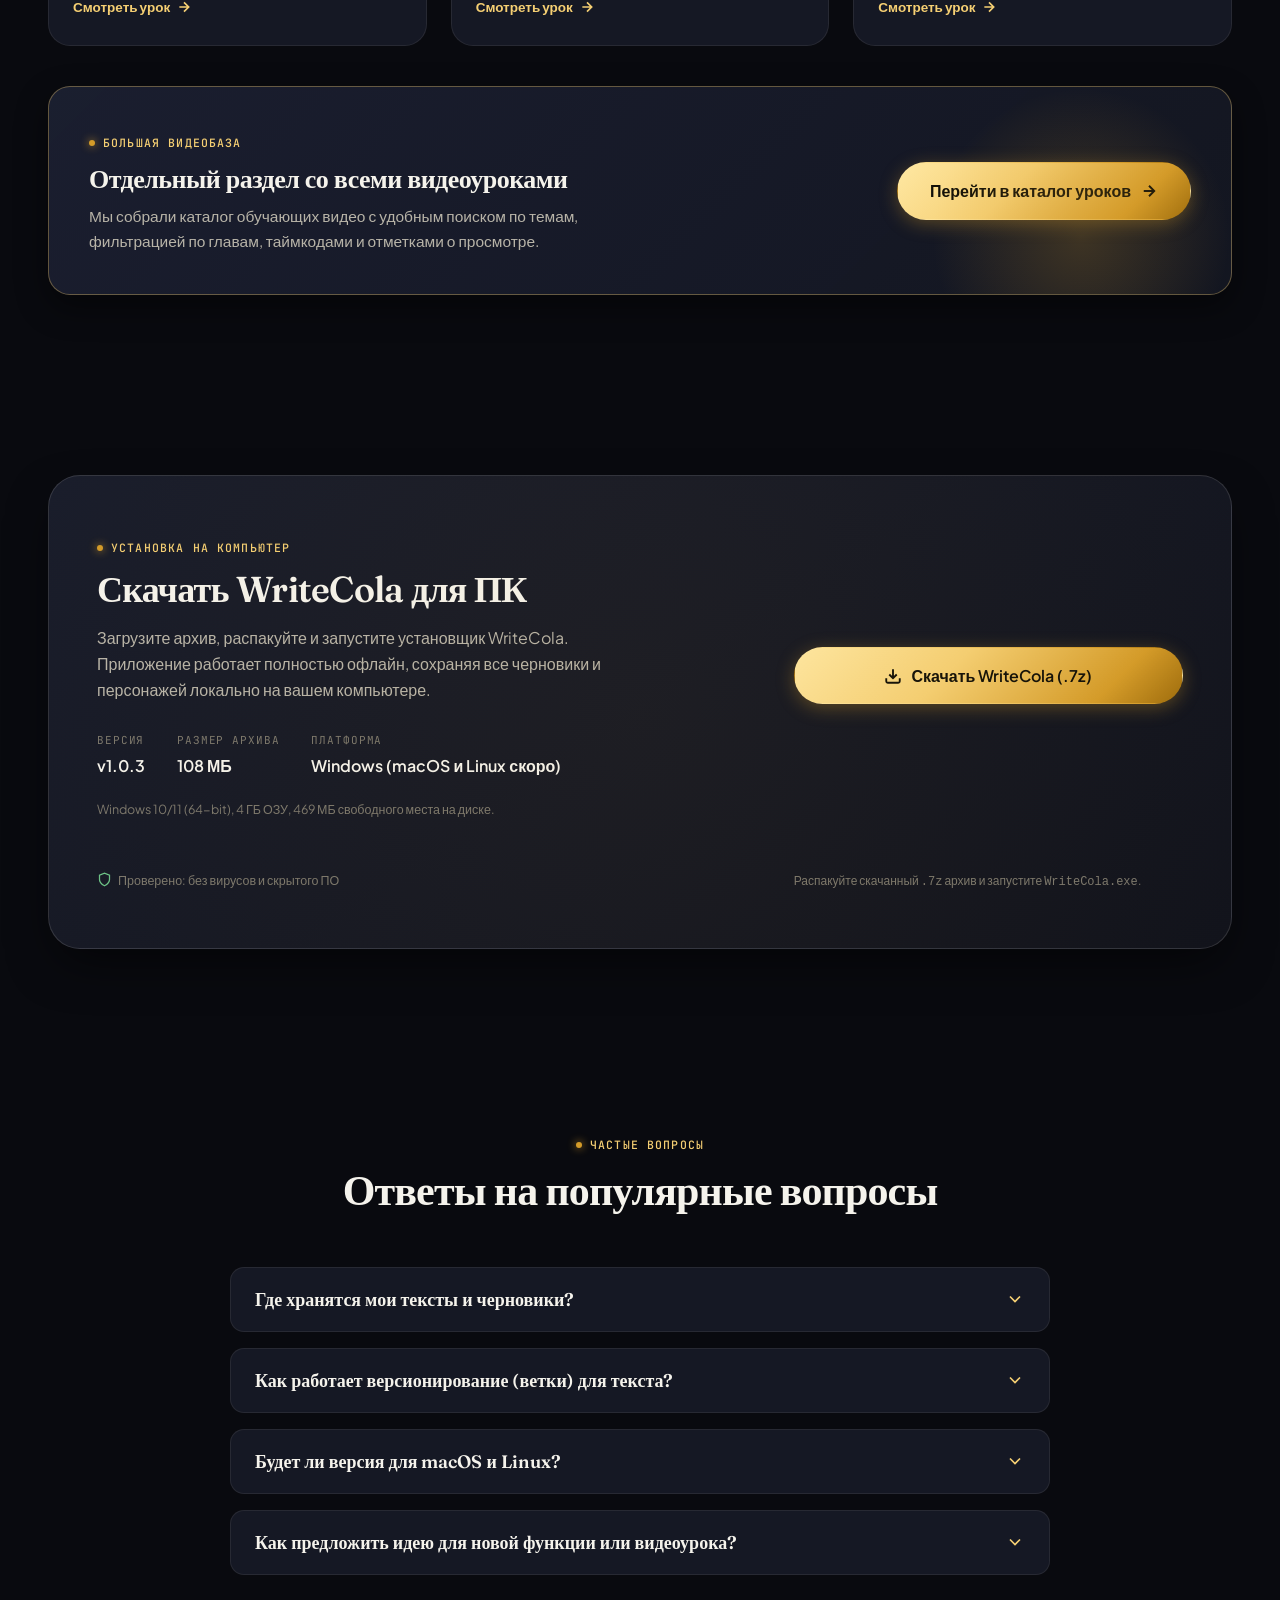
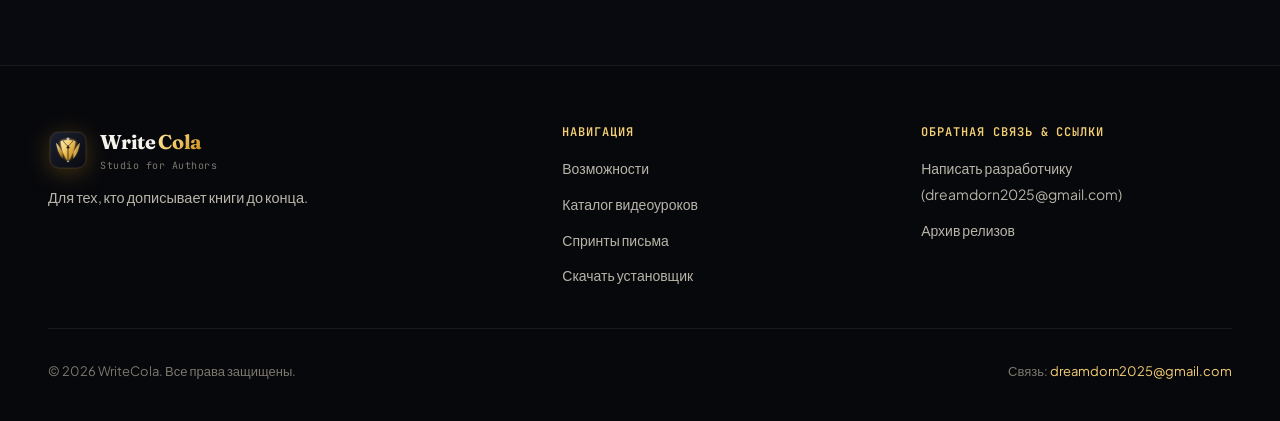
==== commit d4a04ded: "Update index.html" ====
--- a/index.html
+++ b/index.html
@@ -67,7 +67,7 @@
         <div class="hero-content">
           <div class="hero-badge">
             <span class="pulse-dot"></span>
-            <span id="hero-version-badge">WriteCola v1.0.2 доступна для загрузки</span>
+            <span id="hero-version-badge">WriteCola v1.0.3 доступна для загрузки</span>
           </div>
 
           <h1>
@@ -326,7 +326,7 @@
             <dl class="download-meta-list">
               <div class="download-meta-item">
                 <dt>Версия</dt>
-                <dd id="dl-version">v1.0.2</dd>
+                <dd id="dl-version">v1.0.3</dd>
               </div>
               <div class="download-meta-item">
                 <dt>Размер архива</dt>
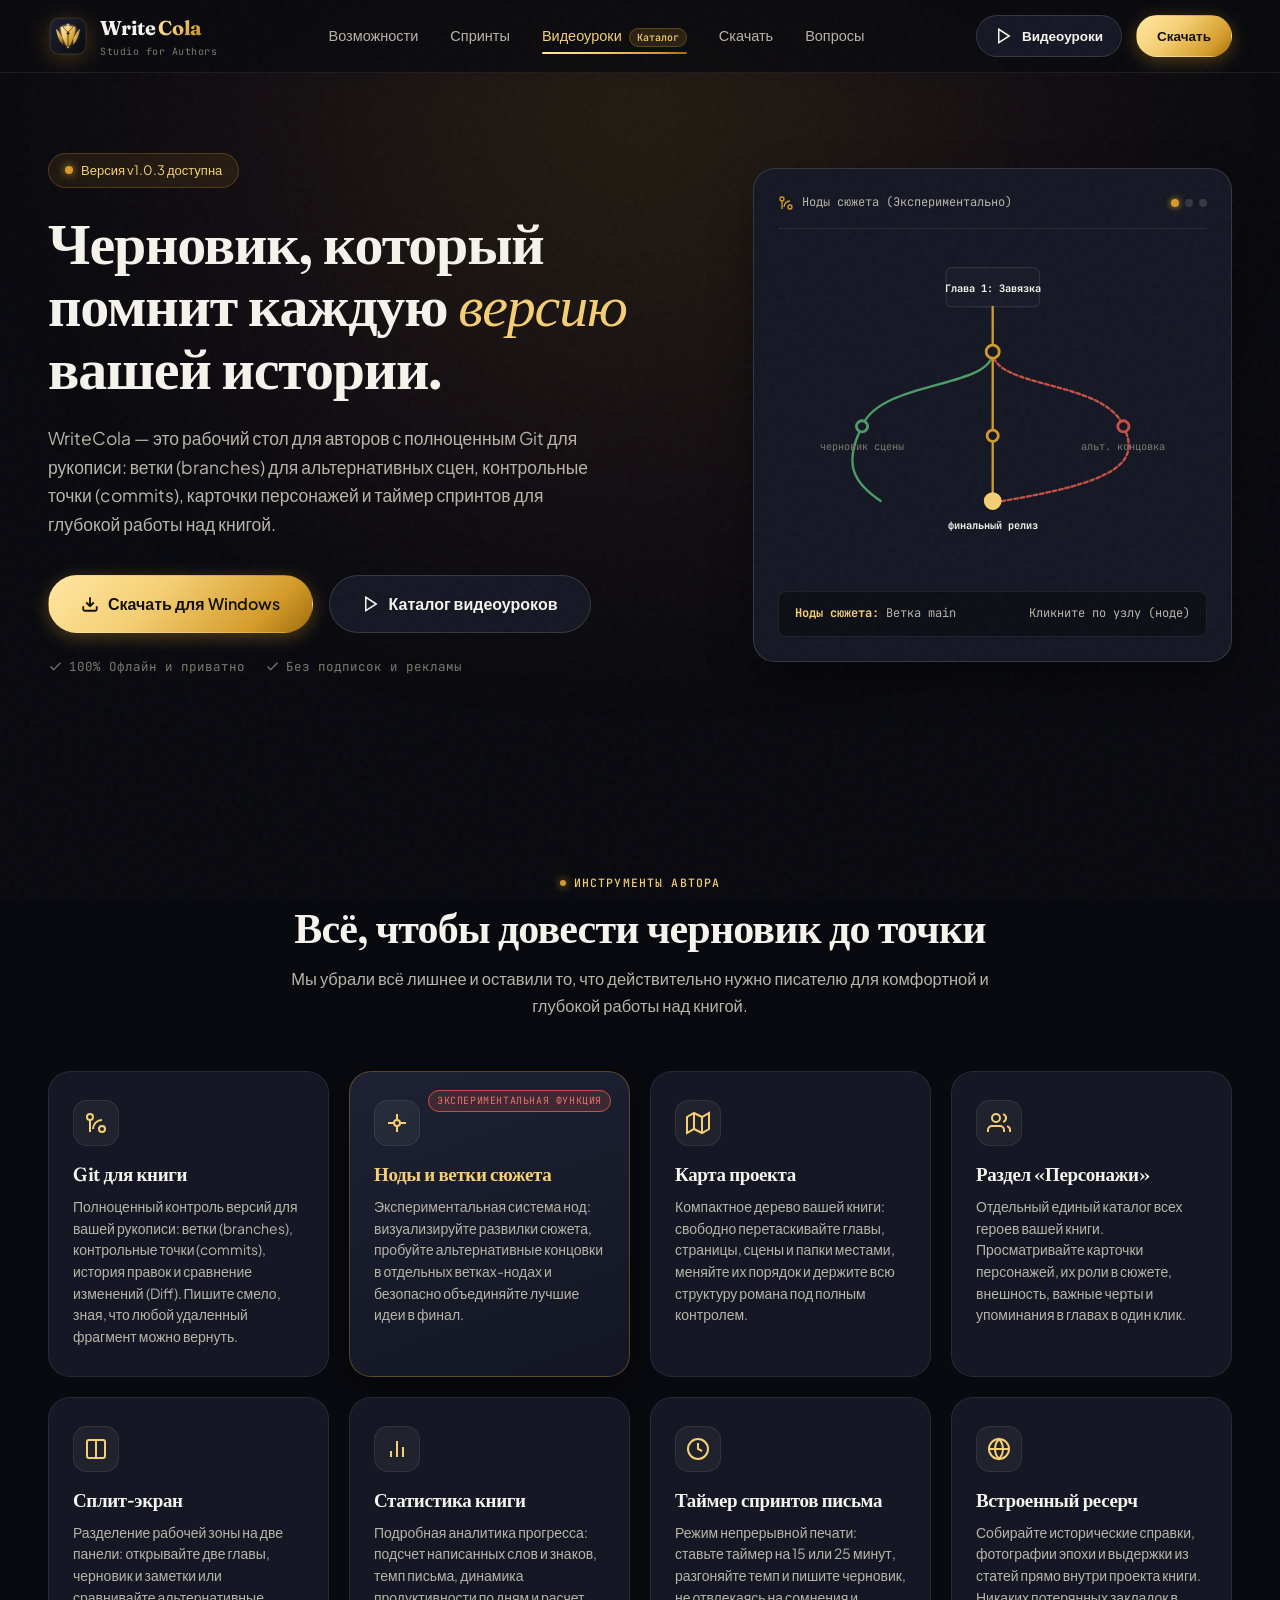
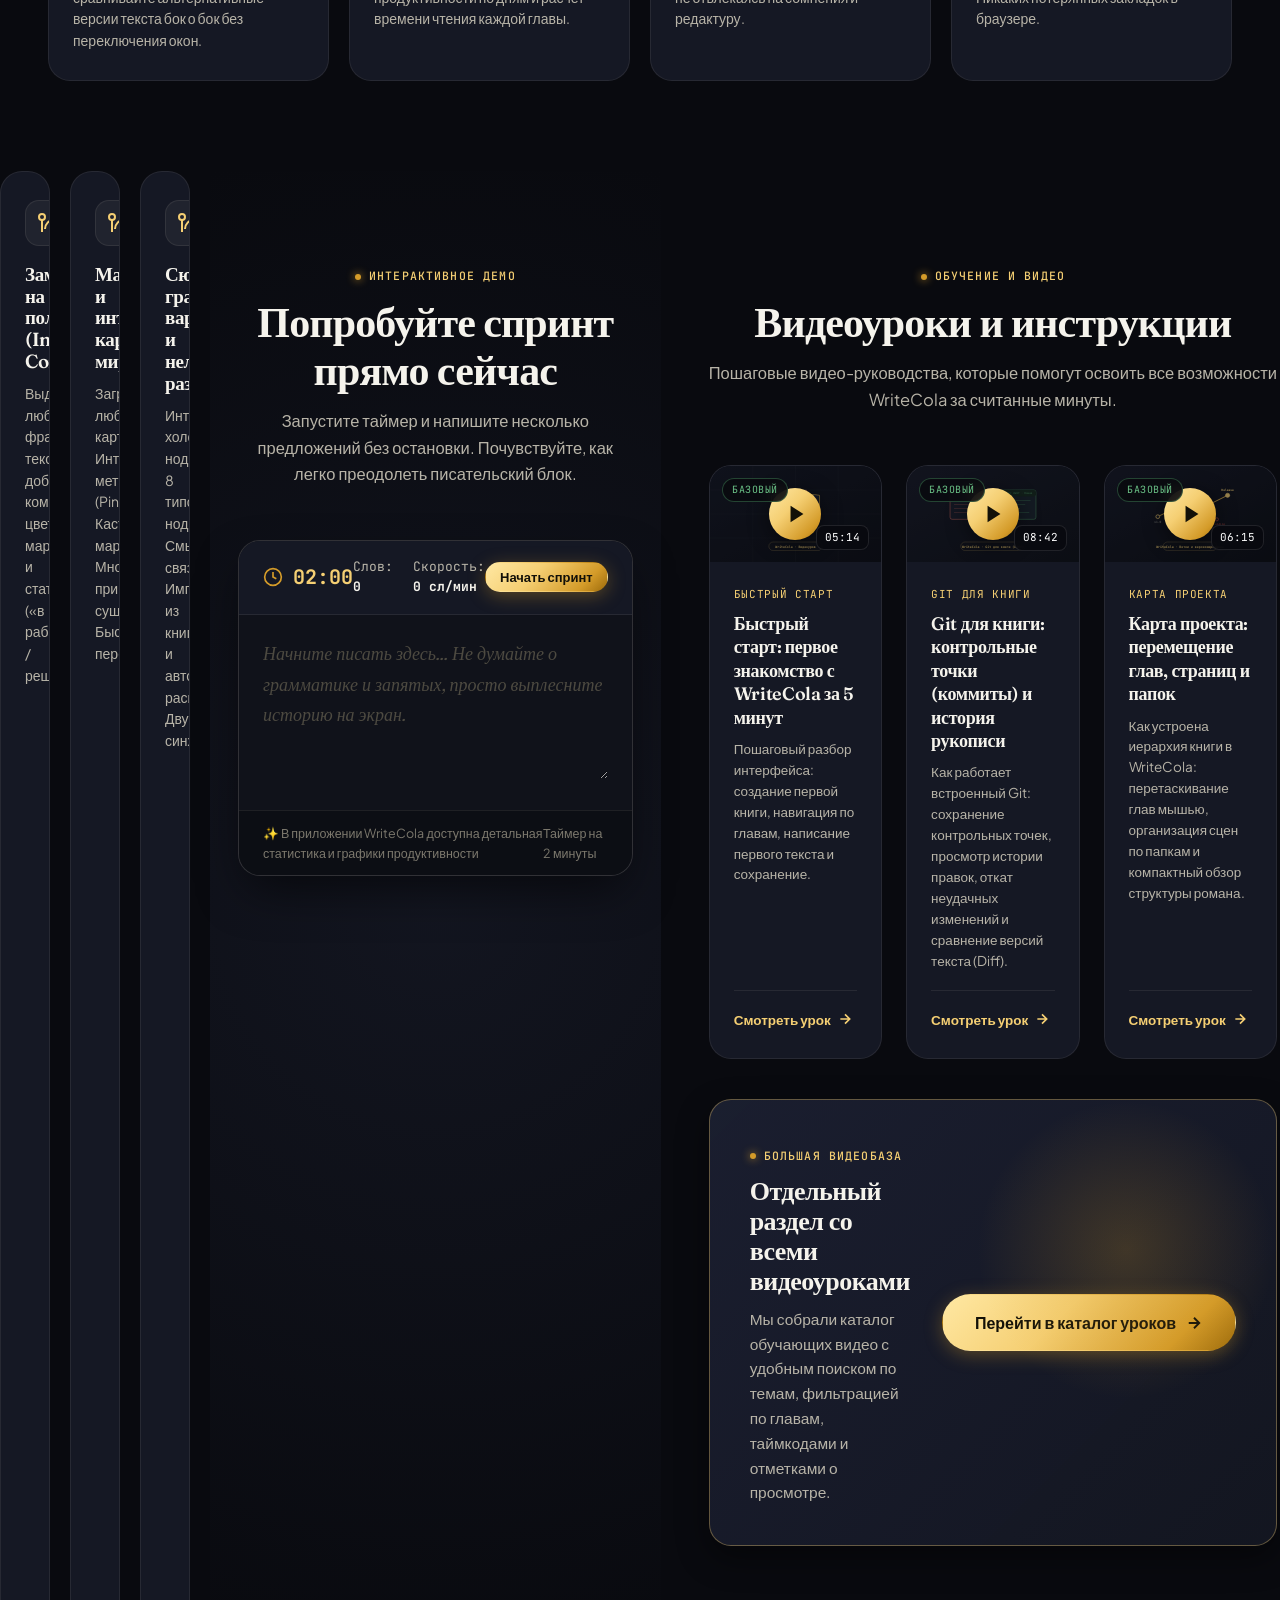
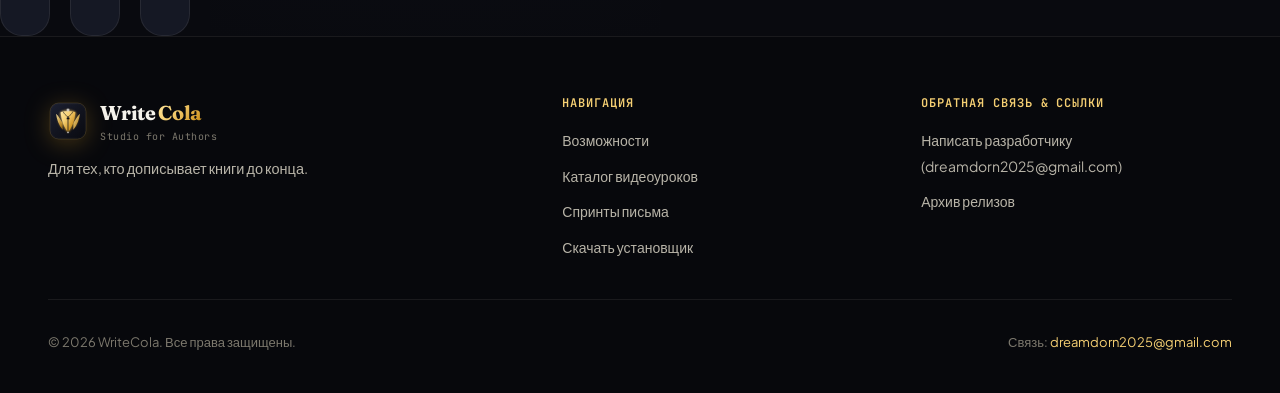
==== commit d779e998: "Update index.html" ====
--- a/index.html
+++ b/index.html
@@ -243,6 +243,36 @@
       </div>
     </section>
 
+     <div class="feature-grid">
+          <!-- 1. Git for Writers -->
+          <article class="feature-card">
+            <div class="feature-icon-wrapper">
+              <svg width="24" height="24" viewBox="0 0 24 24" fill="none" stroke="currentColor" stroke-width="2"><circle cx="18" cy="18" r="3"/><circle cx="6" cy="6" r="3"/><path d="M6 9v12M18 9a9 9 0 0 0-9 9"/></svg>
+            </div>
+            <h3>Заметки на полях (Inline Comments)</h3>
+            <p>Выделение любого фрагмента текста, добавление комментариев, цветовые маркеры и статусы («в работе / решено»).</p>
+          </article>
+
+<div class="feature-grid">
+          <!-- 1. Git for Writers -->
+          <article class="feature-card">
+            <div class="feature-icon-wrapper">
+              <svg width="24" height="24" viewBox="0 0 24 24" fill="none" stroke="currentColor" stroke-width="2"><circle cx="18" cy="18" r="3"/><circle cx="6" cy="6" r="3"/><path d="M6 9v12M18 9a9 9 0 0 0-9 9"/></svg>
+            </div>
+            <h3>Мапстейджинг и интерактивные карты мира</h3>
+            <p>Загрузка любых карт. Интерактивные метки (Pins). Кастомизация маркеров. Множественная привязка сущностей. Быстрый переход </p>
+          </article>
+
+  <div class="feature-grid">
+          <!-- 1. Git for Writers -->
+          <article class="feature-card">
+            <div class="feature-icon-wrapper">
+              <svg width="24" height="24" viewBox="0 0 24 24" fill="none" stroke="currentColor" stroke-width="2"><circle cx="18" cy="18" r="3"/><circle cx="6" cy="6" r="3"/><path d="M6 9v12M18 9a9 9 0 0 0-9 9"/></svg>
+            </div>
+            <h3>Сюжетный граф, вариации и нелинейные развилки</h3>
+            <p>Интерактивный холст нод. 8 типов нод. Смысловые связи. Импорт из книги и авто-раскладка. Двусторонняя синхронизация </p>
+          </article>
+       
     <!-- SPRINT SIMULATOR DEMO -->
     <section id="sprint-demo" class="sprint-demo-section">
       <div class="container">
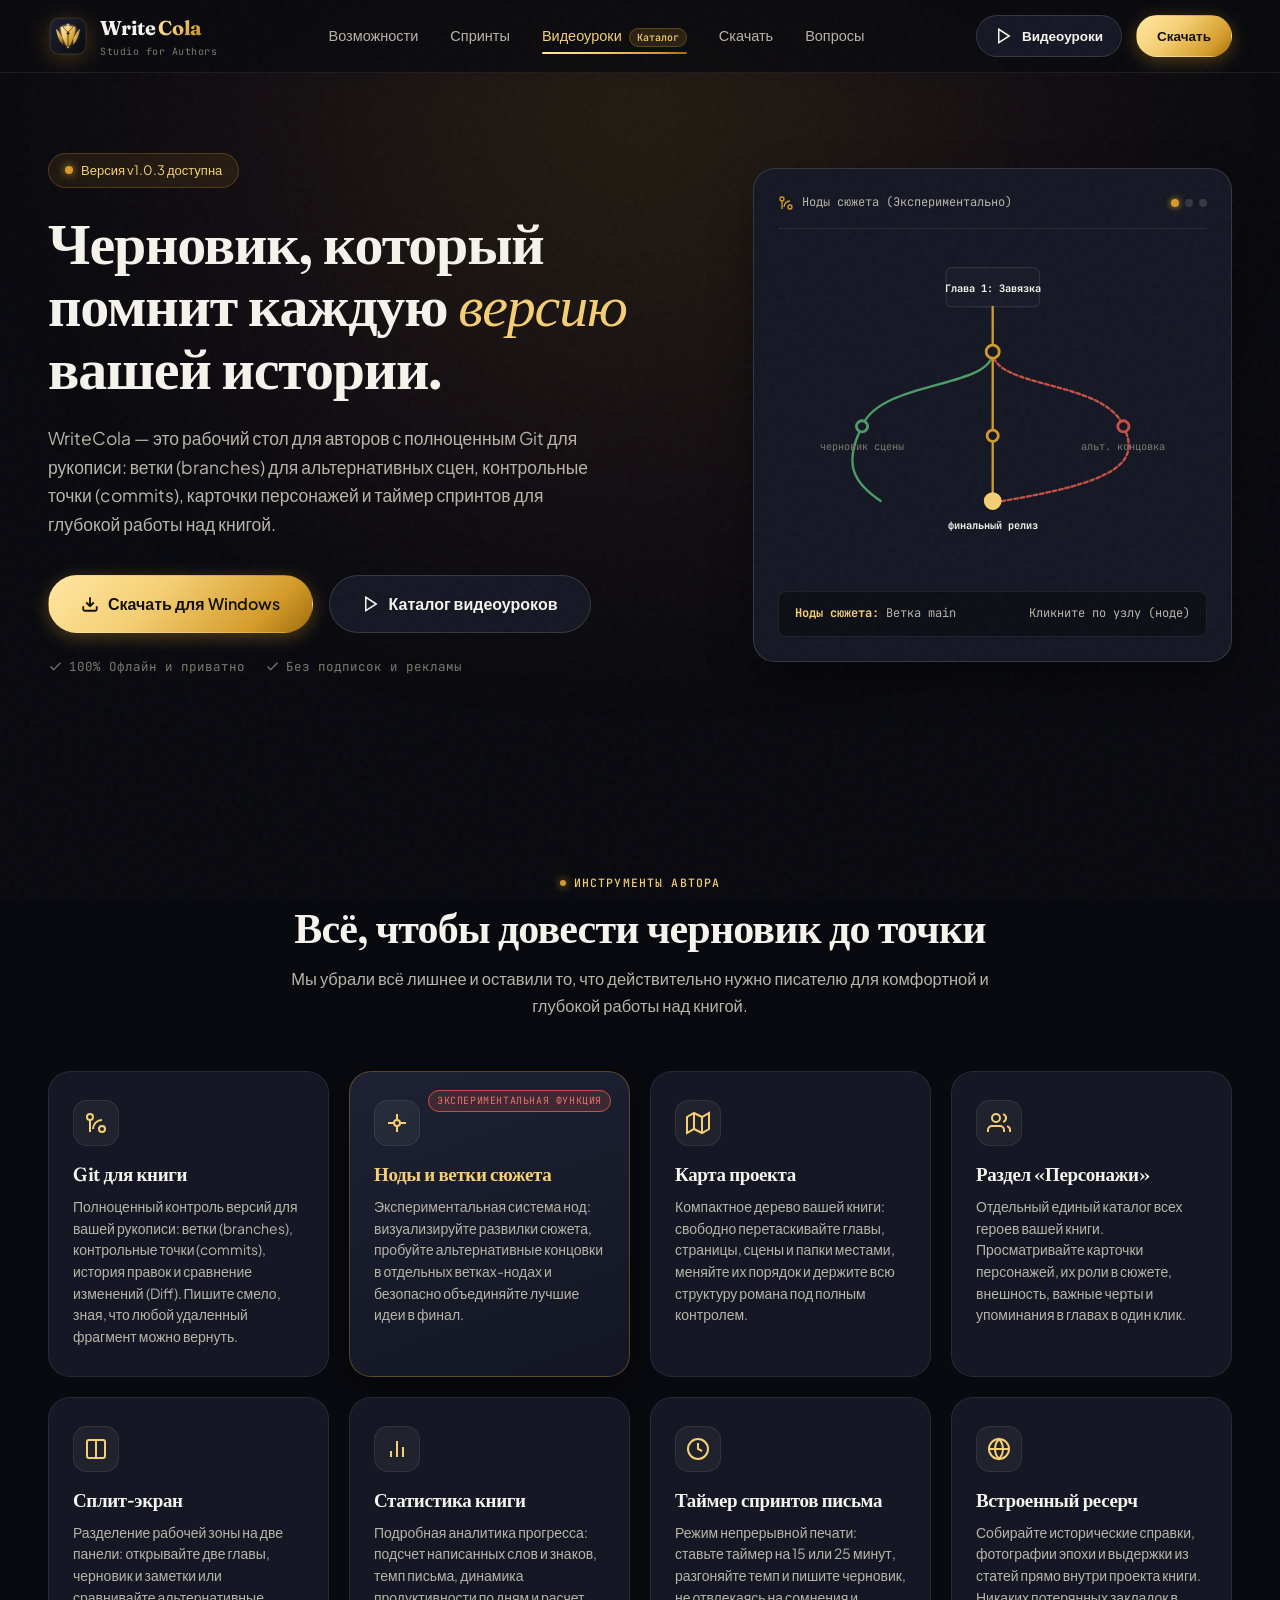
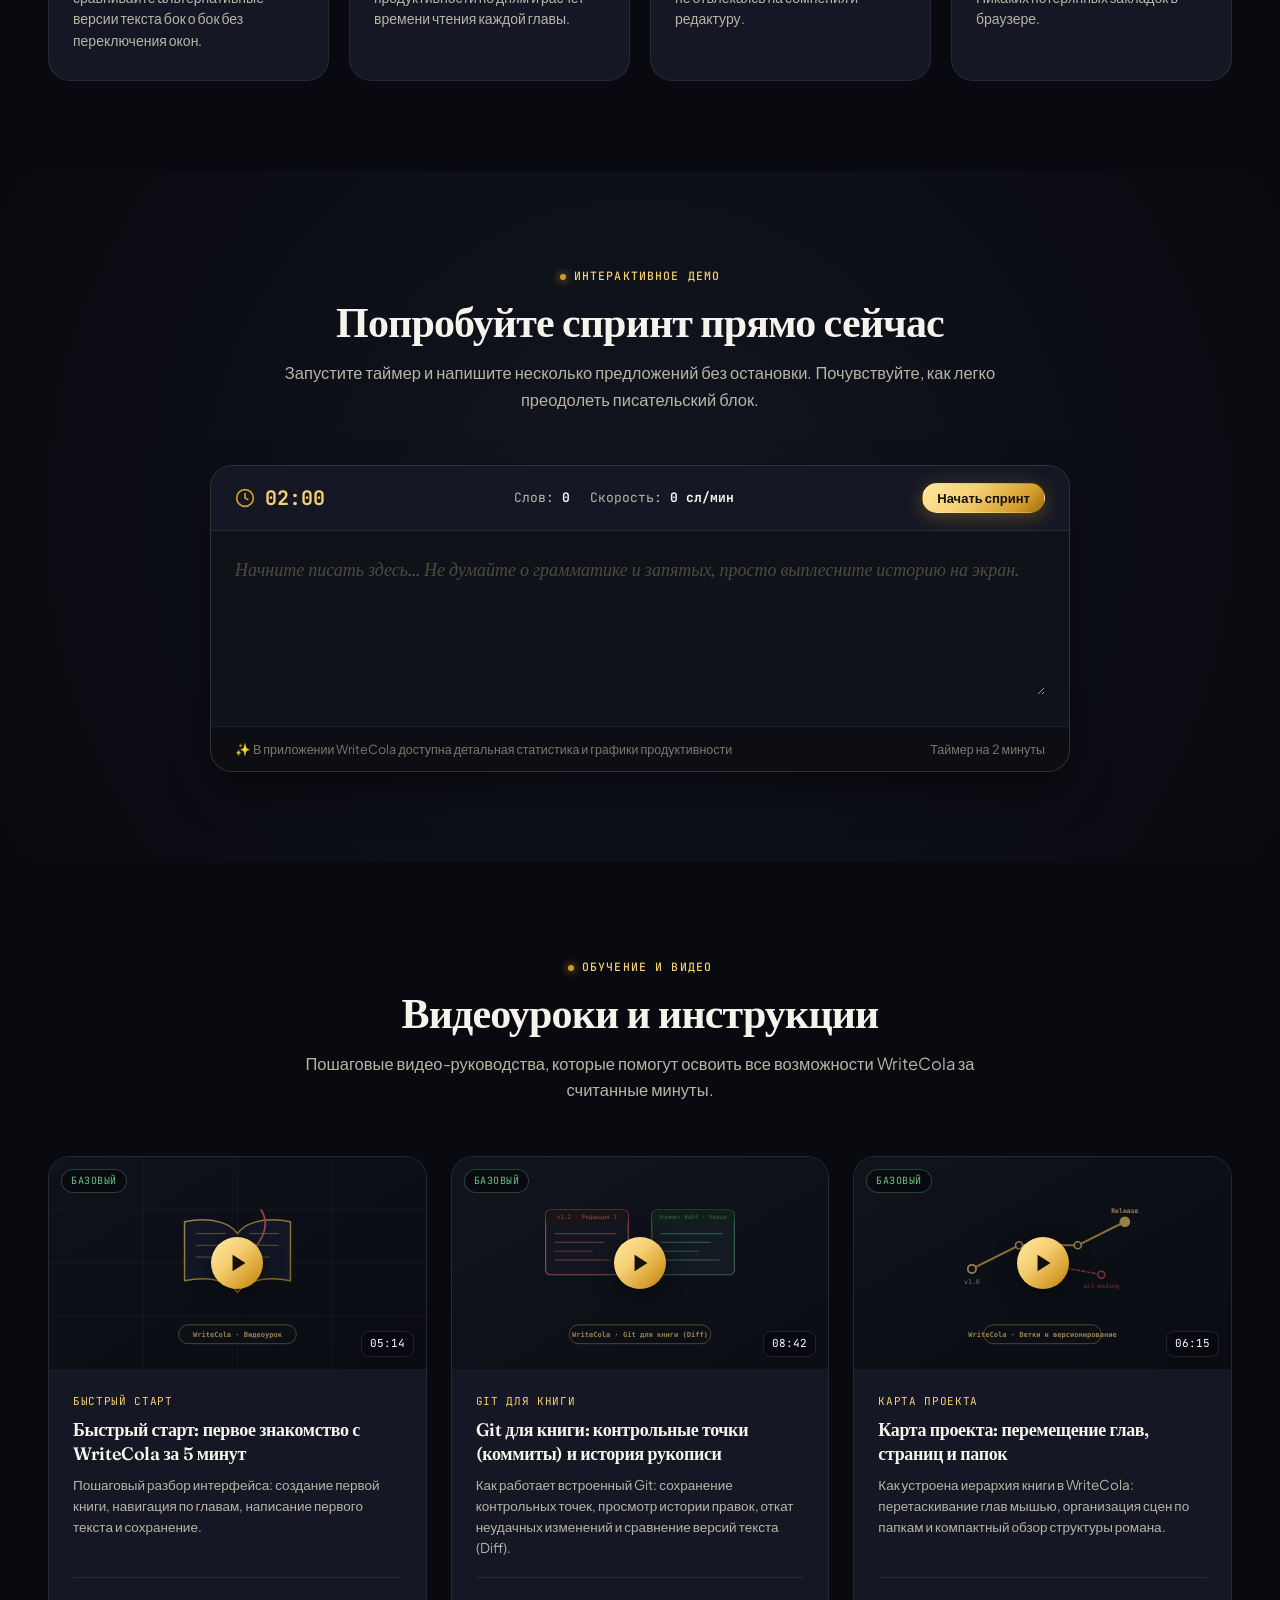
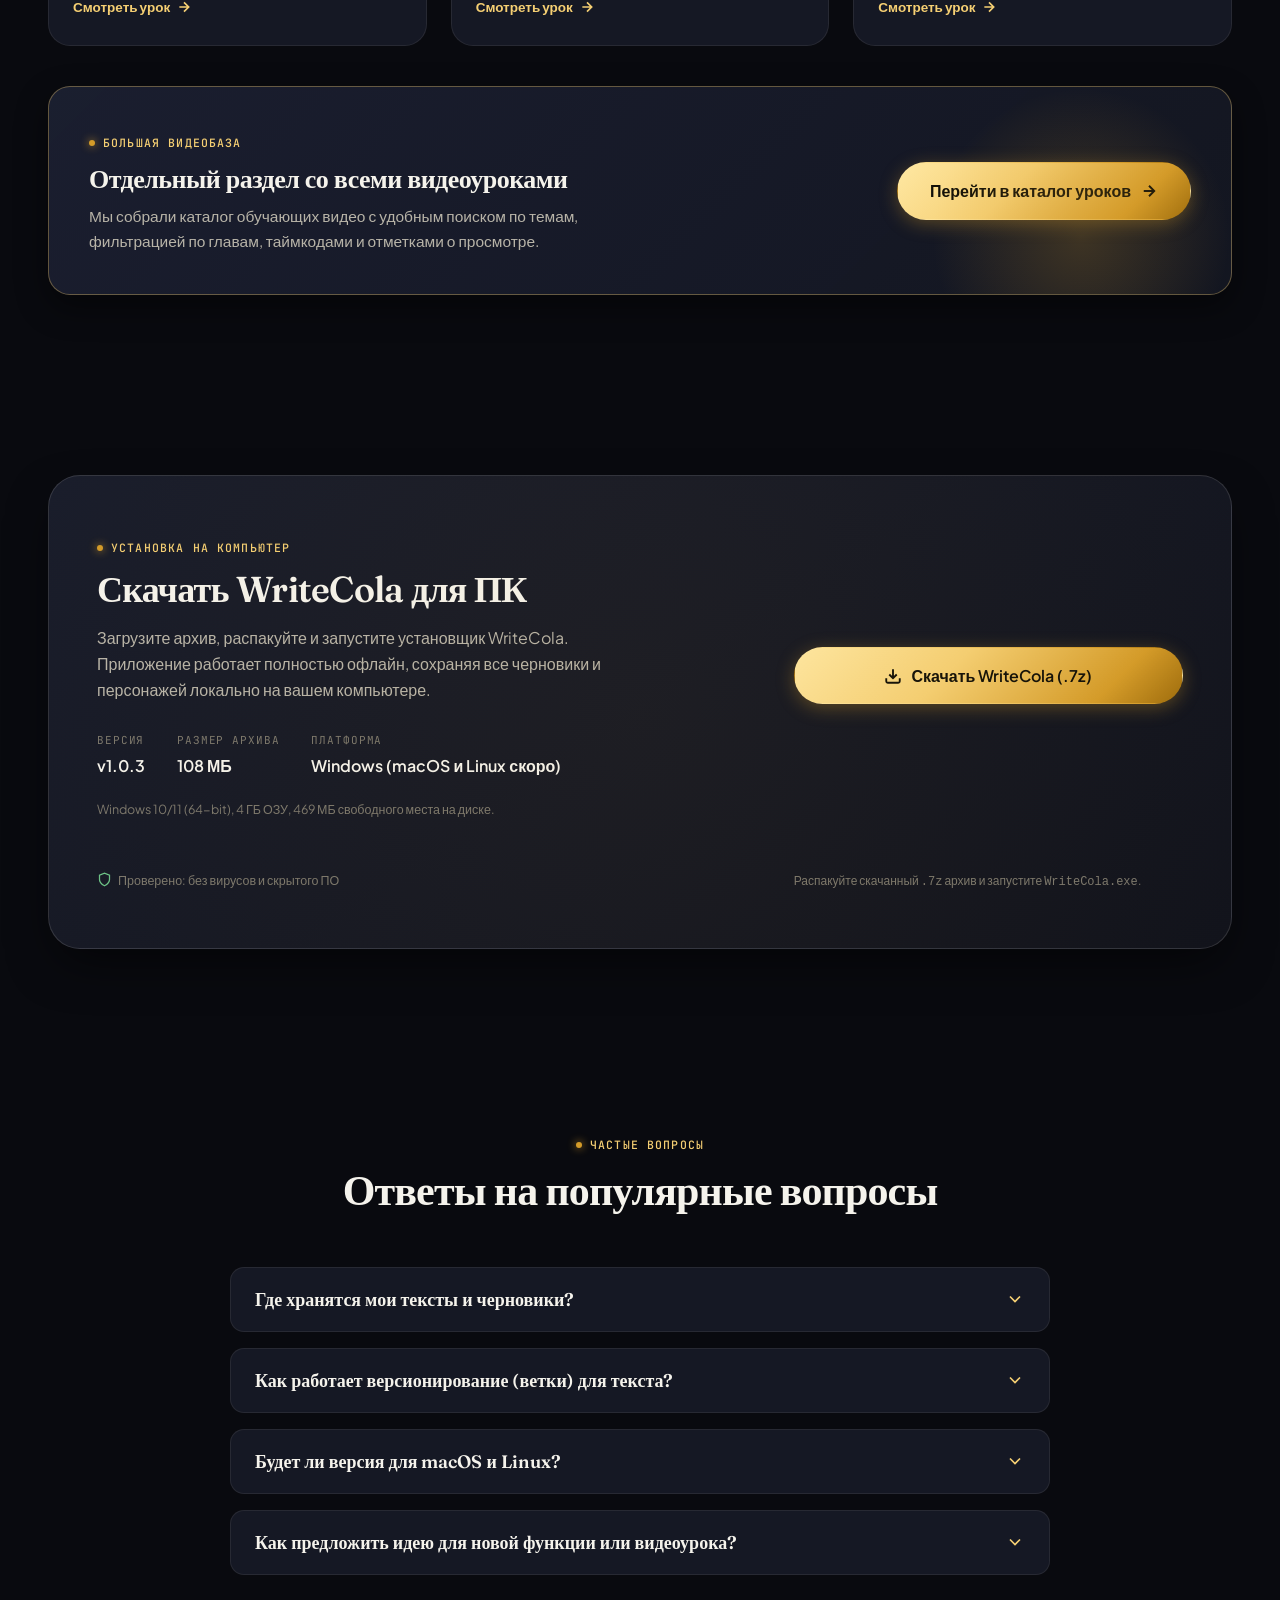
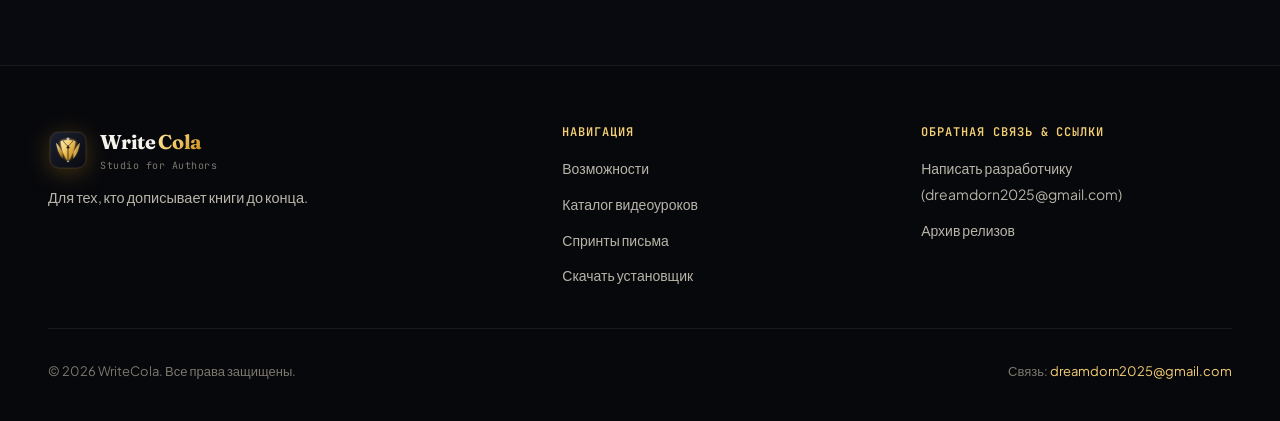
==== commit 76186aaf: "Update index.html" ====
--- a/index.html
+++ b/index.html
@@ -242,37 +242,7 @@
         </div>
       </div>
     </section>
-
-     <div class="feature-grid">
-          <!-- 1. Git for Writers -->
-          <article class="feature-card">
-            <div class="feature-icon-wrapper">
-              <svg width="24" height="24" viewBox="0 0 24 24" fill="none" stroke="currentColor" stroke-width="2"><circle cx="18" cy="18" r="3"/><circle cx="6" cy="6" r="3"/><path d="M6 9v12M18 9a9 9 0 0 0-9 9"/></svg>
-            </div>
-            <h3>Заметки на полях (Inline Comments)</h3>
-            <p>Выделение любого фрагмента текста, добавление комментариев, цветовые маркеры и статусы («в работе / решено»).</p>
-          </article>
-
-<div class="feature-grid">
-          <!-- 1. Git for Writers -->
-          <article class="feature-card">
-            <div class="feature-icon-wrapper">
-              <svg width="24" height="24" viewBox="0 0 24 24" fill="none" stroke="currentColor" stroke-width="2"><circle cx="18" cy="18" r="3"/><circle cx="6" cy="6" r="3"/><path d="M6 9v12M18 9a9 9 0 0 0-9 9"/></svg>
-            </div>
-            <h3>Мапстейджинг и интерактивные карты мира</h3>
-            <p>Загрузка любых карт. Интерактивные метки (Pins). Кастомизация маркеров. Множественная привязка сущностей. Быстрый переход </p>
-          </article>
-
-  <div class="feature-grid">
-          <!-- 1. Git for Writers -->
-          <article class="feature-card">
-            <div class="feature-icon-wrapper">
-              <svg width="24" height="24" viewBox="0 0 24 24" fill="none" stroke="currentColor" stroke-width="2"><circle cx="18" cy="18" r="3"/><circle cx="6" cy="6" r="3"/><path d="M6 9v12M18 9a9 9 0 0 0-9 9"/></svg>
-            </div>
-            <h3>Сюжетный граф, вариации и нелинейные развилки</h3>
-            <p>Интерактивный холст нод. 8 типов нод. Смысловые связи. Импорт из книги и авто-раскладка. Двусторонняя синхронизация </p>
-          </article>
-       
+    
     <!-- SPRINT SIMULATOR DEMO -->
     <section id="sprint-demo" class="sprint-demo-section">
       <div class="container">
